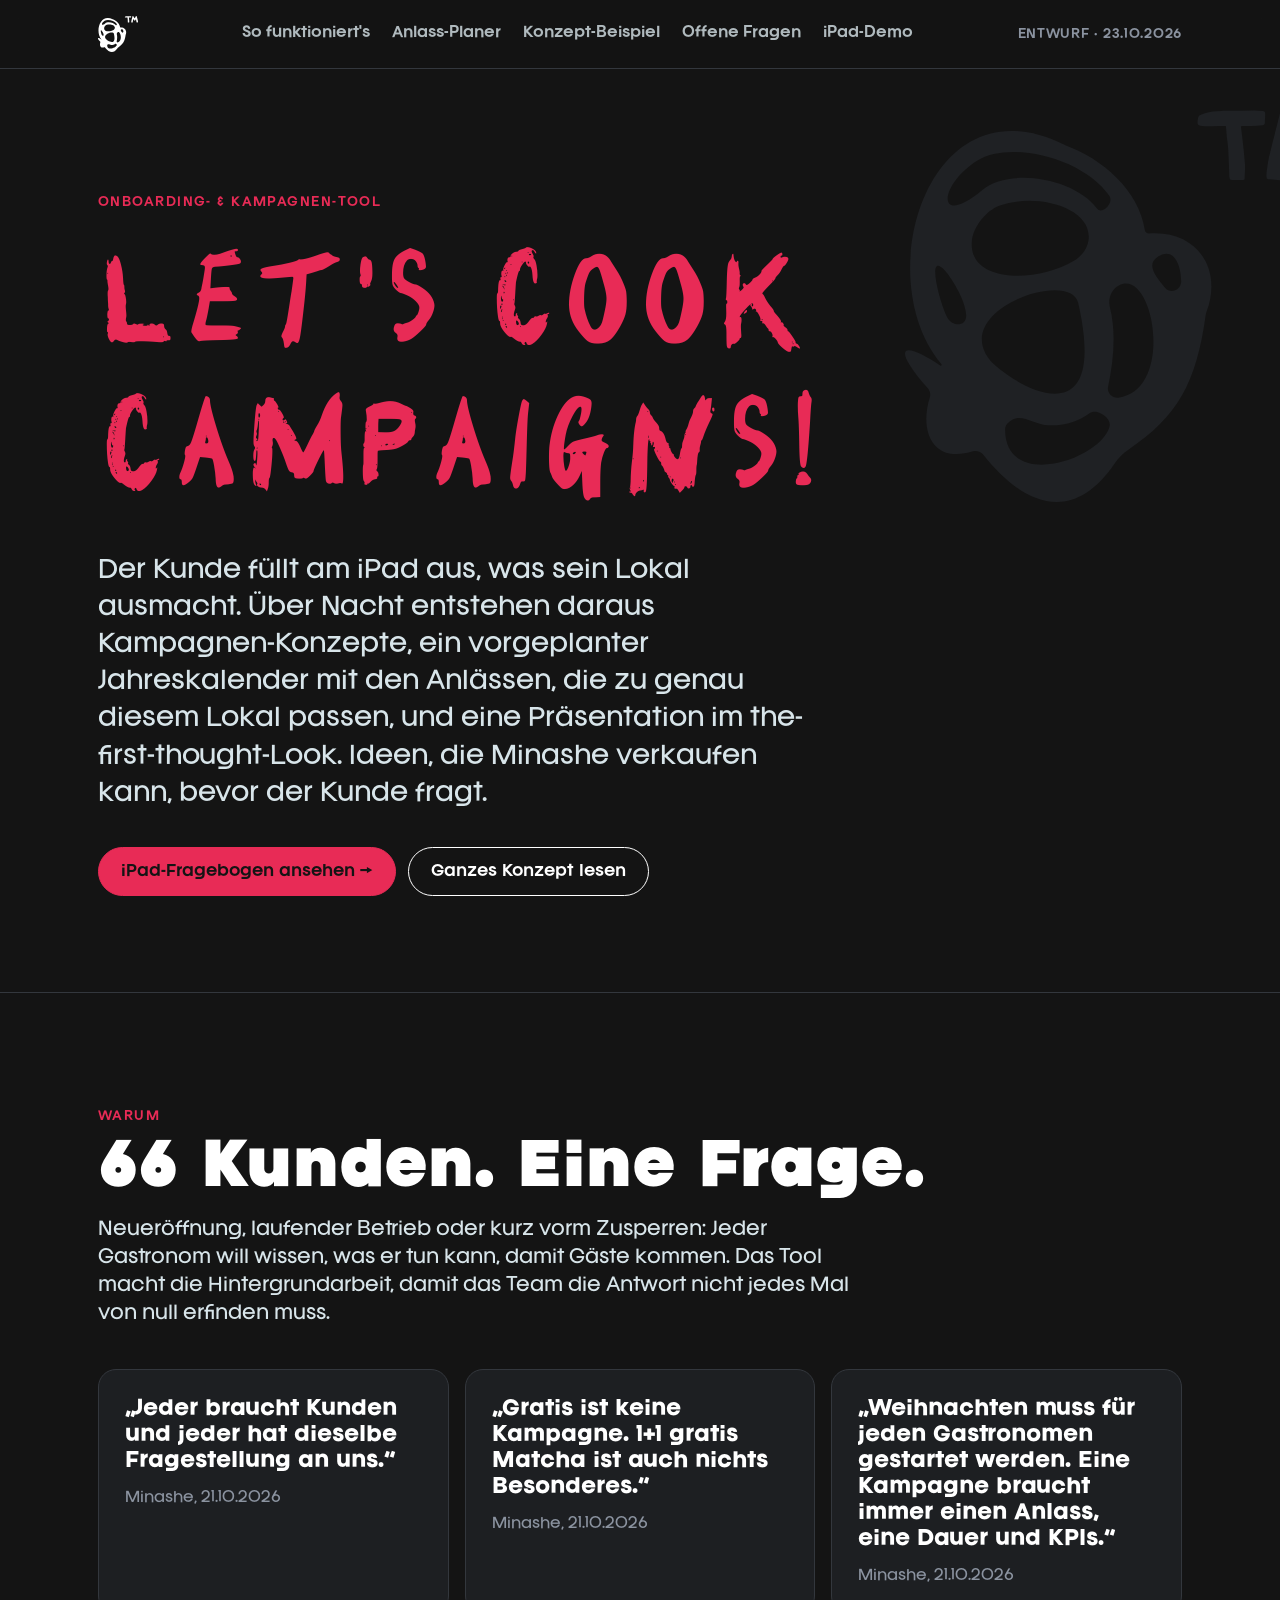
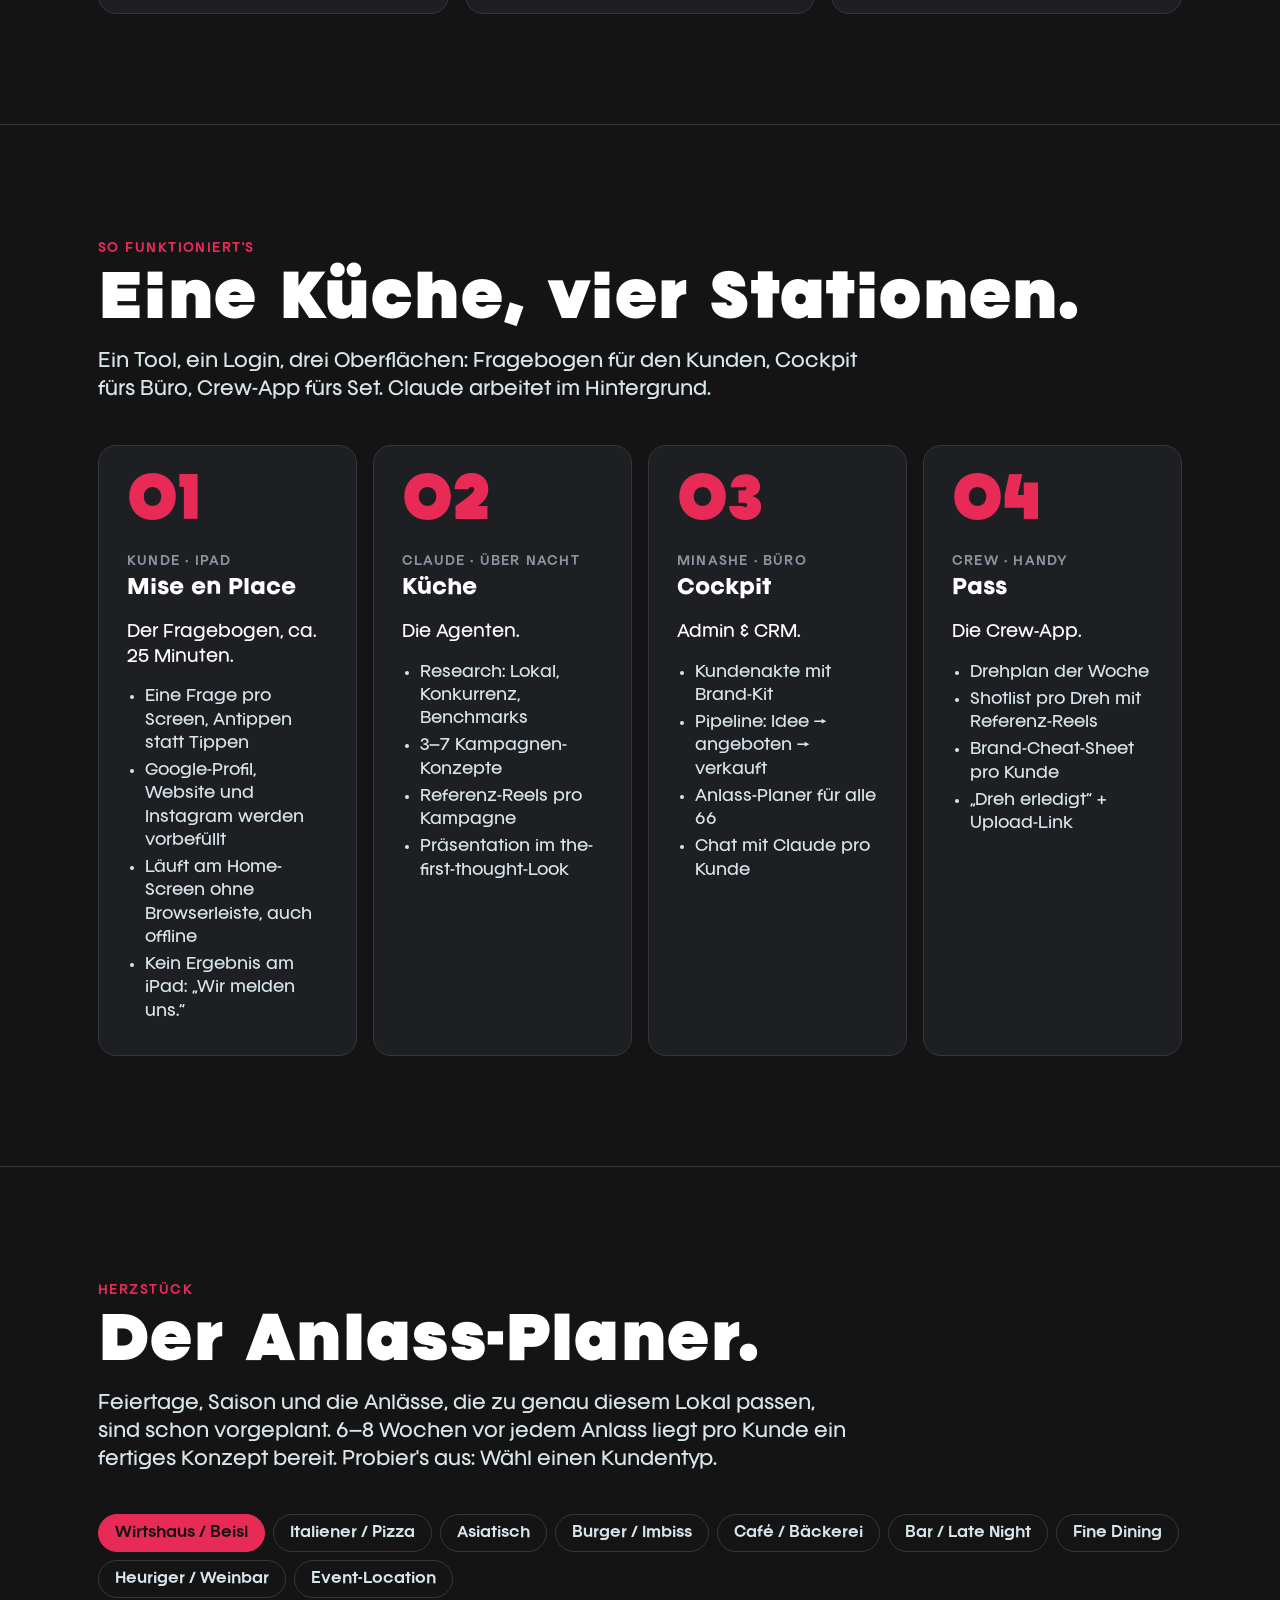
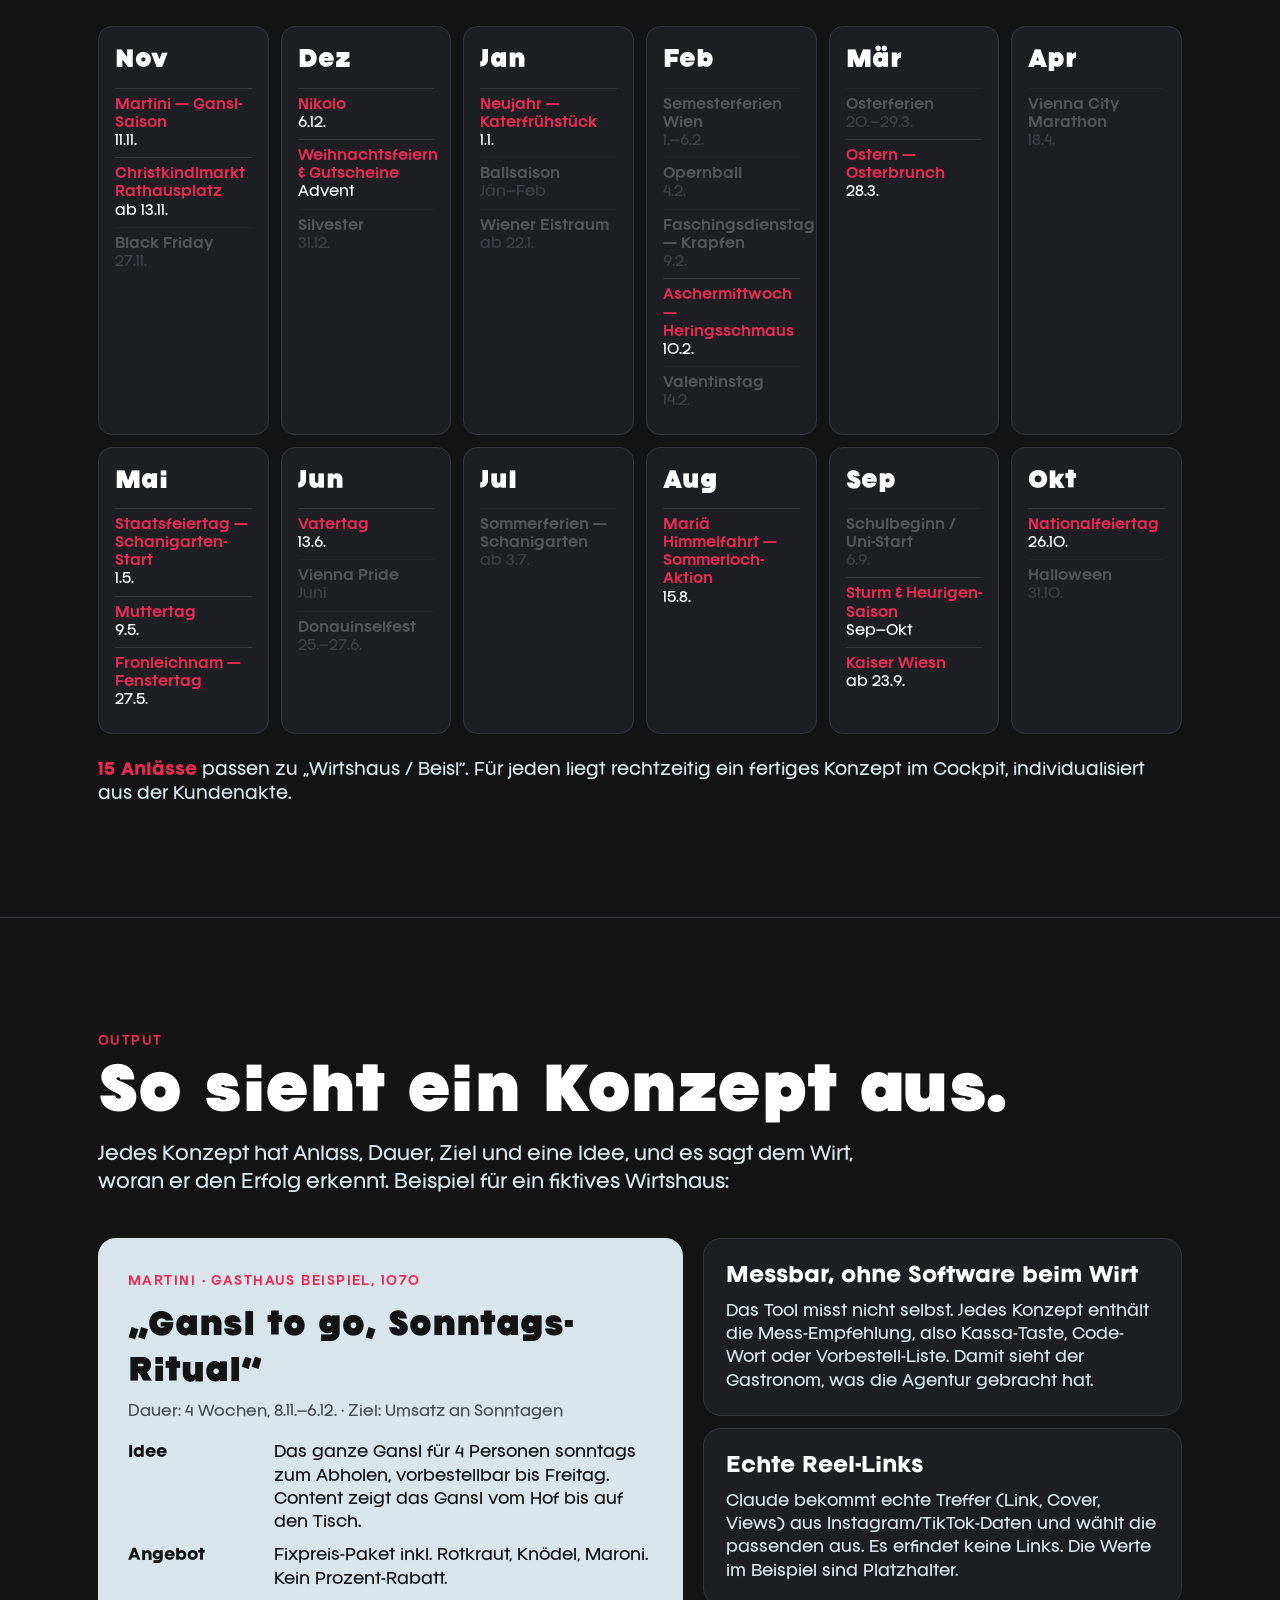
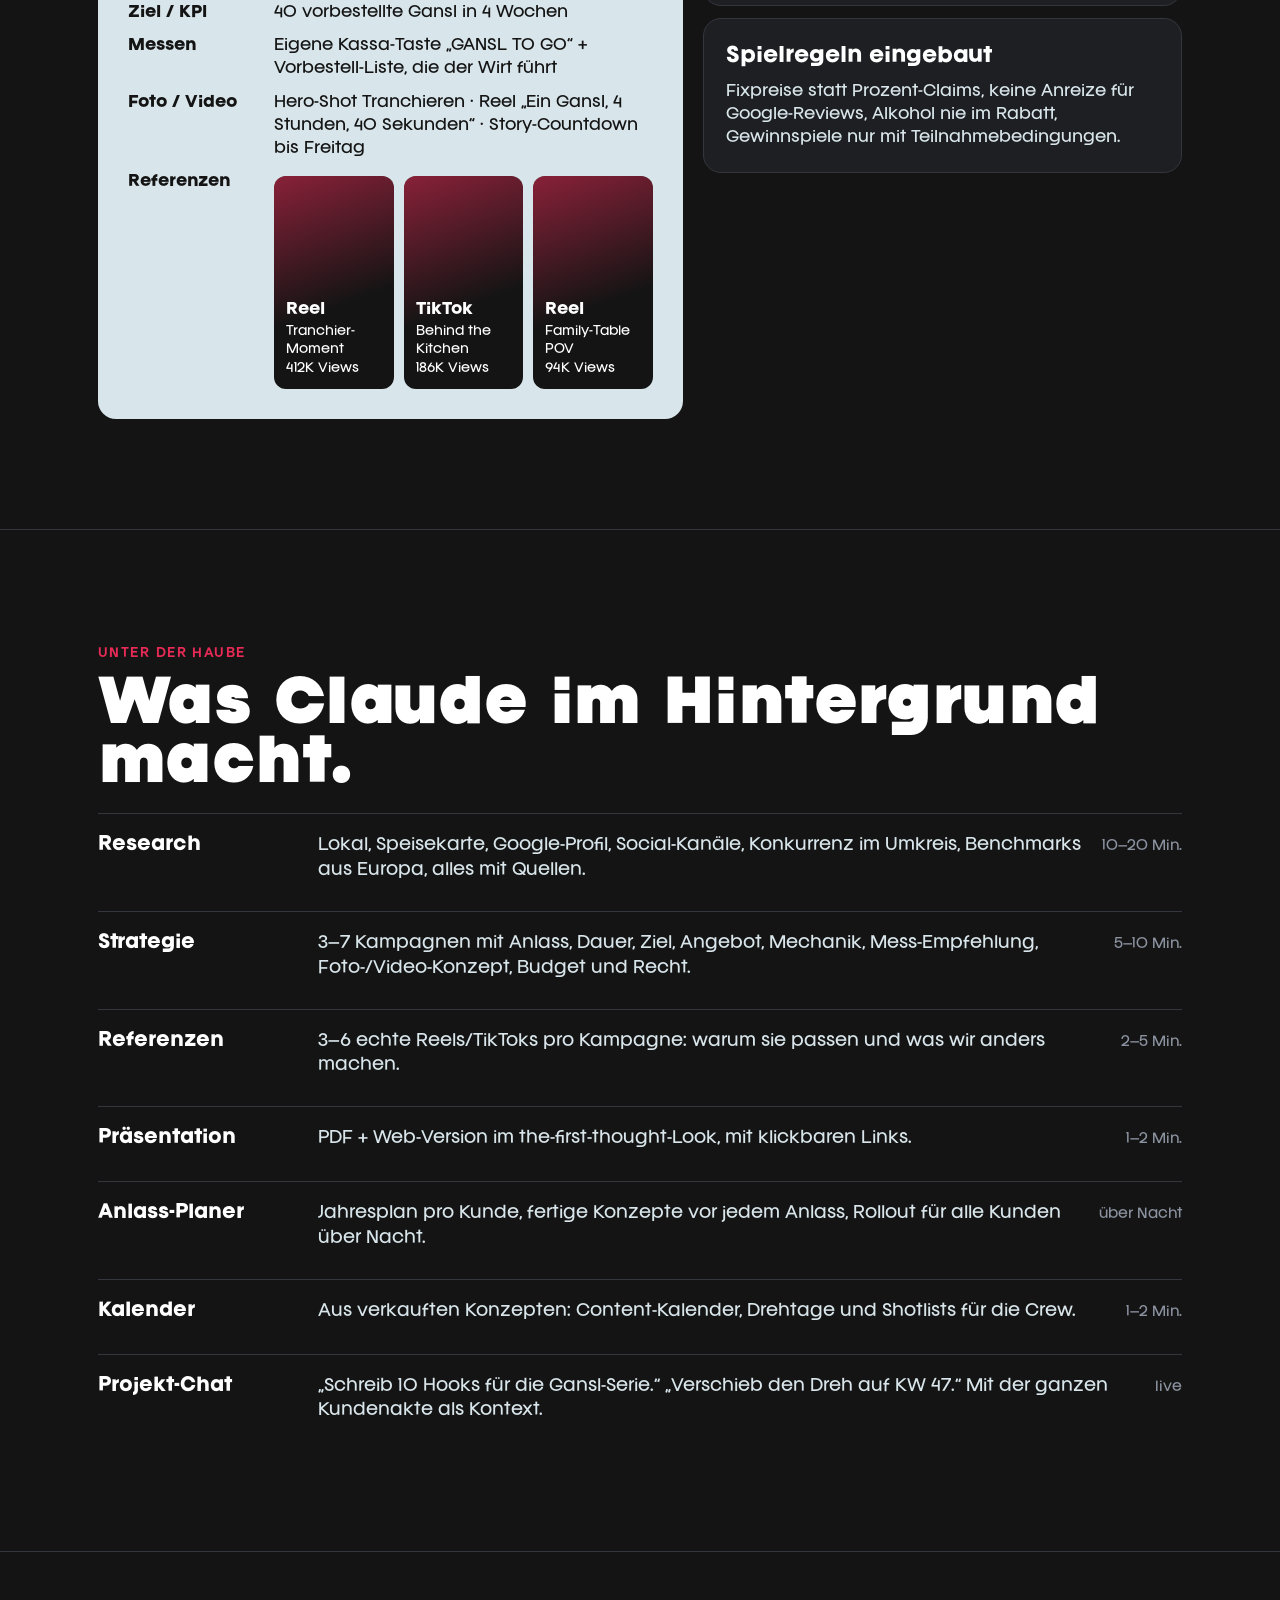
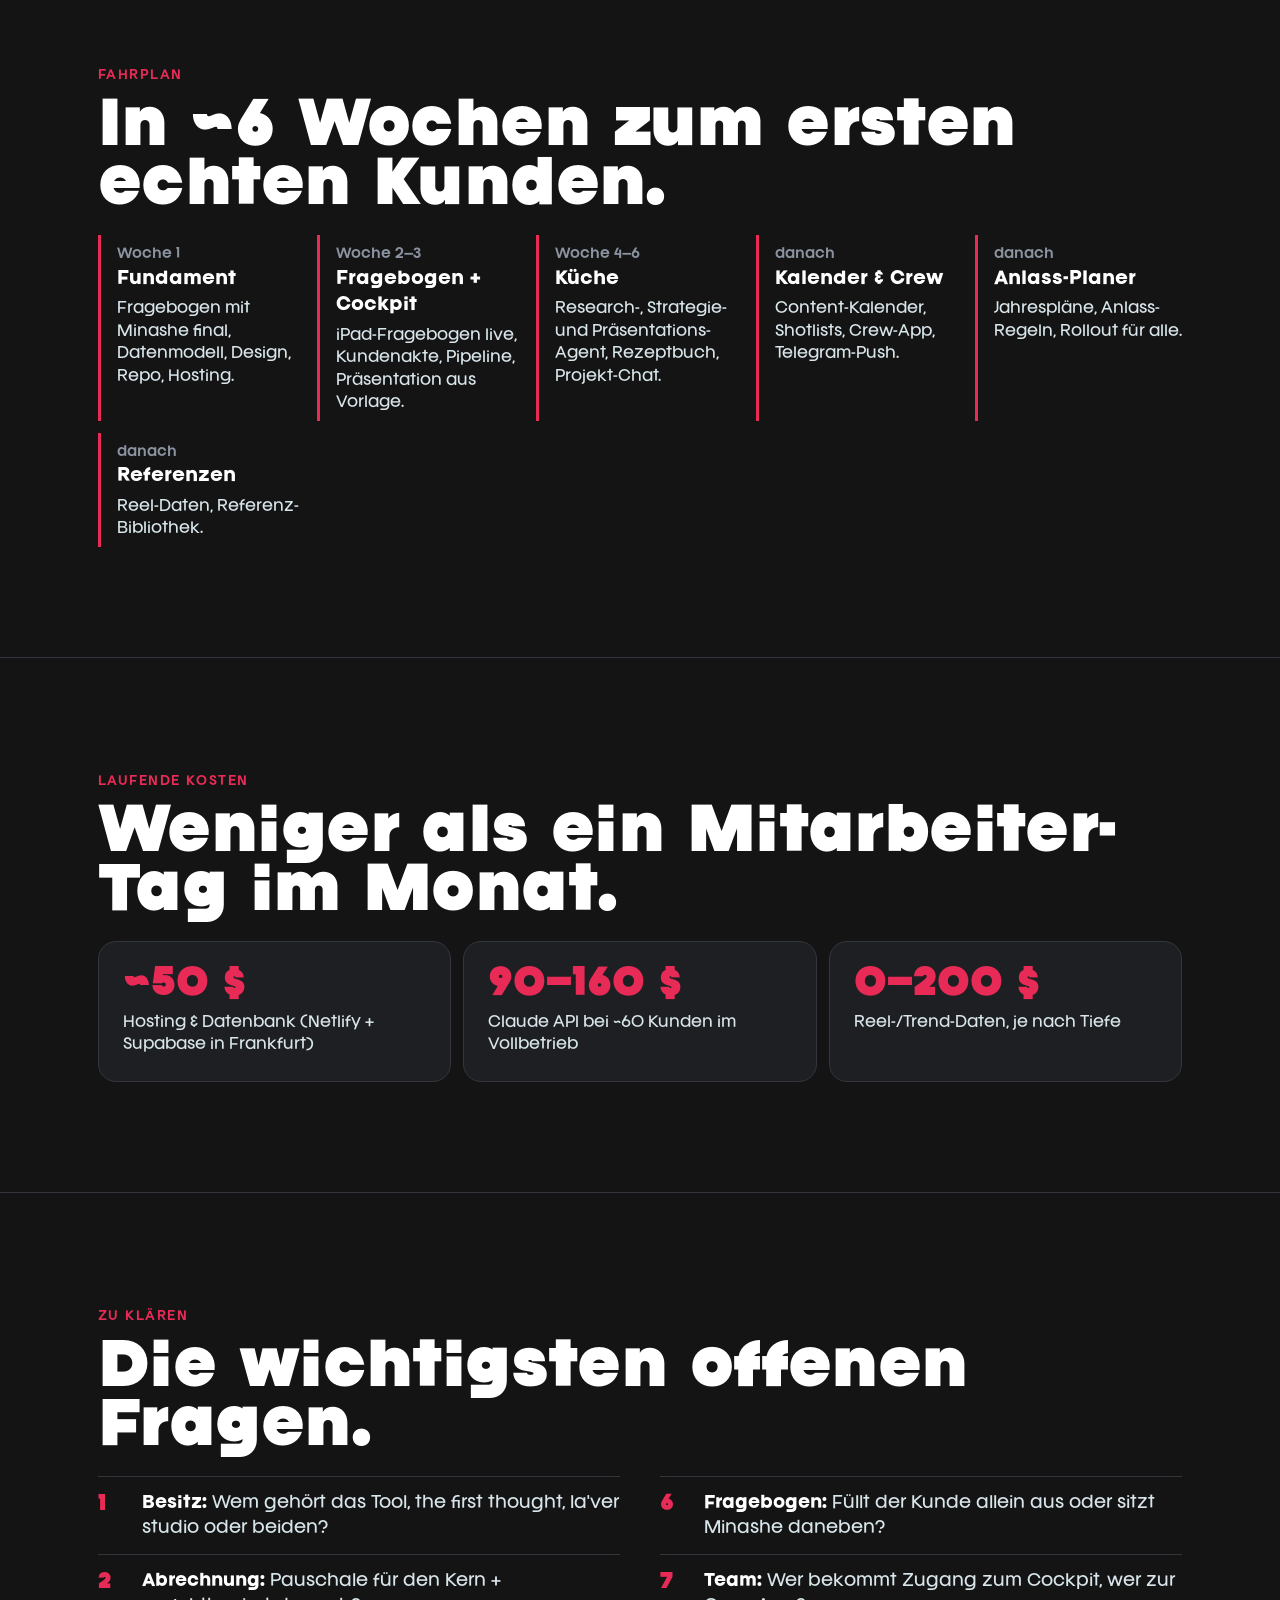
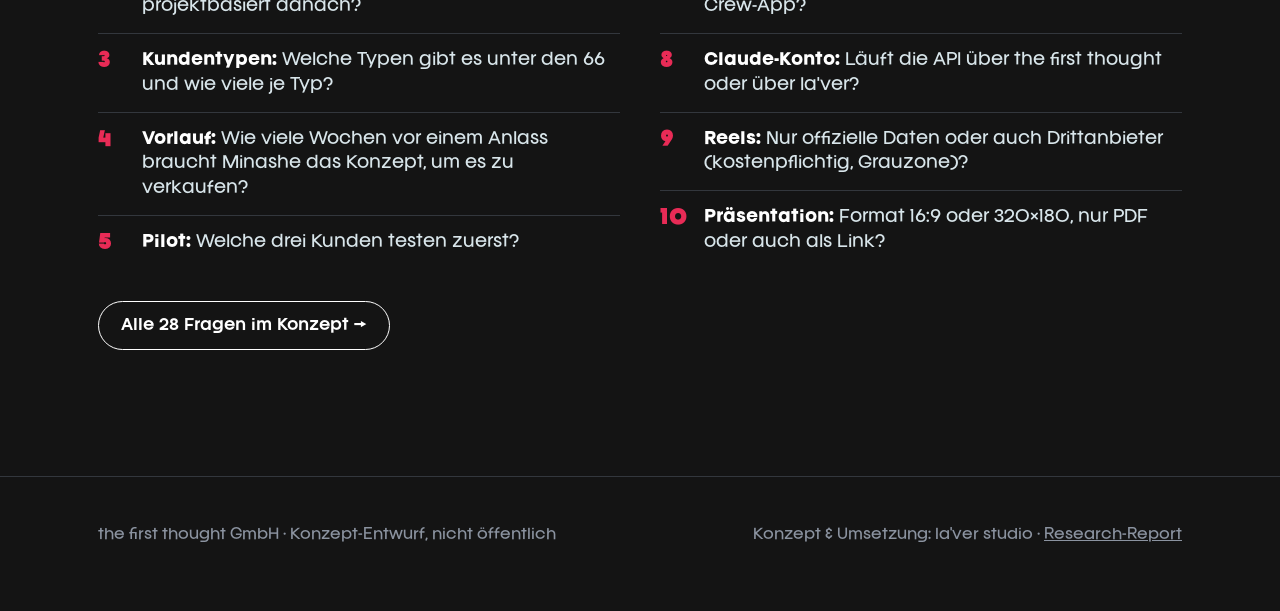
==== index.html @ f567837e "Handy-Optimierung für Übersicht, Fragebogen und Dokumentseiten - Übersicht: Menü-Button mit Overlay," ====
<!doctype html>
<html lang="de">
<head>
<meta charset="utf-8">
<meta name="viewport" content="width=device-width,initial-scale=1,viewport-fit=cover">
<meta name="robots" content="noindex,nofollow">
<title>the first thought — Kampagnen-Tool</title>
<meta name="description" content="Konzept-Entwurf: Onboarding- und Kampagnen-Tool für the first thought.">
<meta name="theme-color" content="#141414">
<link rel="icon" href="assets/img/logo-pink.svg" type="image/svg+xml">
<link rel="apple-touch-icon" href="assets/img/icon-180.png">
<link rel="preload" href="assets/fonts/Franie-Black.woff2" as="font" type="font/woff2" crossorigin>
<link rel="stylesheet" href="assets/css/base.css">
<style>
  header.top{position:sticky;top:0;z-index:20;background:rgba(20,20,20,.86);backdrop-filter:blur(10px);-webkit-backdrop-filter:blur(10px);border-bottom:1px solid var(--line)}
  header.top .wrap{display:flex;align-items:center;justify-content:space-between;height:68px;gap:16px}
  header.top nav{display:flex;gap:22px;font-size:14px;font-weight:600}
  header.top nav a{text-decoration:none;color:var(--mist);opacity:.8}
  header.top nav a:hover{opacity:1;color:var(--pink)}
  .draft{font-size:12px;color:var(--muted);font-weight:600;letter-spacing:.06em;text-transform:uppercase}

  .hero{padding:clamp(56px,10vw,120px) 0 clamp(48px,8vw,96px);position:relative;overflow:hidden}
  .hero h1{font-family:var(--display);font-weight:400;color:var(--pink);font-size:clamp(64px,13vw,170px);line-height:.88;margin:18px 0 28px;letter-spacing:.01em}
  .hero p.lead{font-size:clamp(18px,2.2vw,24px);max-width:720px;color:var(--mist);margin:0 0 34px}
  .hero .ctas{display:flex;flex-wrap:wrap;gap:12px}
  .hero .mark{position:absolute;right:-60px;top:40px;width:clamp(220px,34vw,460px);color:#1f2124;z-index:-1}

  section{padding:clamp(56px,9vw,110px) 0;border-top:1px solid var(--line);scroll-margin-top:68px}
  h2{font-weight:900;font-size:clamp(32px,5vw,58px);line-height:1.02;margin:12px 0 18px;letter-spacing:-.01em}
  h3{font-weight:700;font-size:20px;margin:0 0 8px}
  .sub{color:var(--mist);max-width:760px;font-size:18px;margin:0 0 40px}

  .quotes{display:grid;grid-template-columns:repeat(auto-fit,minmax(260px,1fr));gap:16px}
  .quote{background:var(--ink-2);border-radius:var(--radius);padding:26px;border:1px solid var(--line)}
  .quote q{display:block;font-weight:700;font-size:20px;line-height:1.3;quotes:"„" "“"}
  .quote span{display:block;margin-top:14px;color:var(--muted);font-size:14px}

  .stations{display:grid;grid-template-columns:repeat(auto-fit,minmax(240px,1fr));gap:16px;counter-reset:st}
  .station{background:var(--ink-2);border:1px solid var(--line);border-radius:var(--radius);padding:28px;position:relative}
  .station::before{counter-increment:st;content:"0" counter(st);font-weight:900;font-size:56px;color:var(--pink);line-height:1;display:block;margin-bottom:18px}
  .station .who{font-size:12px;letter-spacing:.1em;text-transform:uppercase;color:var(--muted);font-weight:600}
  .station ul{margin:14px 0 0;padding-left:18px;color:var(--mist);font-size:15px}
  .station li{margin:4px 0}

  .typchips{display:flex;flex-wrap:wrap;gap:8px;margin:0 0 28px}
  .chip{font:600 14px/1 var(--sans);padding:11px 16px;border-radius:999px;border:1.5px solid var(--line);background:transparent;color:var(--mist);cursor:pointer}
  .chip[aria-pressed="true"]{background:var(--pink);border-color:var(--pink);color:var(--ink)}
  .year{display:grid;grid-template-columns:repeat(auto-fit,minmax(170px,1fr));gap:12px}
  .month{background:var(--ink-2);border:1px solid var(--line);border-radius:14px;padding:16px;min-height:150px}
  .month h4{margin:0 0 10px;font-weight:900;font-size:22px}
  .ev{font-size:13.5px;line-height:1.35;padding:7px 0;border-top:1px solid var(--line);color:var(--muted);transition:color .2s,opacity .2s}
  .ev b{display:block;font-weight:600;color:var(--mist)}
  .ev.hit{color:var(--paper)}
  .ev.hit b{color:var(--pink)}
  .ev.off{opacity:.28}
  .counter{margin:24px 0 0;color:var(--mist);font-size:16px}
  .counter strong{color:var(--pink)}

  .concept{display:grid;grid-template-columns:1.1fr .9fr;gap:20px}
  @media (max-width:860px){.concept{grid-template-columns:1fr}}
  .card{background:var(--mist);color:var(--ink);border-radius:var(--radius);padding:30px}
  .card .tag{color:var(--pink)}
  .card h3{font-size:30px;font-weight:900;margin:10px 0 6px}
  .card .meta{font-size:14px;color:#4a4d5c;margin-bottom:18px}
  .card dl{display:grid;grid-template-columns:130px 1fr;gap:10px 16px;margin:0;font-size:15px}
  .card dt{font-weight:700}
  .card dd{margin:0}
  .refs{display:grid;grid-template-columns:repeat(3,1fr);gap:10px;margin-top:6px}
  .ref{aspect-ratio:9/16;border-radius:12px;background:var(--ink);color:var(--paper);padding:12px;display:flex;flex-direction:column;justify-content:flex-end;font-size:12px;position:relative;overflow:hidden}
  .ref::before{content:"";position:absolute;inset:0;background:linear-gradient(160deg,var(--pink) 0%,transparent 60%);opacity:.55}
  .ref span{position:relative}
  .ref b{position:relative;font-size:15px}
  .side{display:flex;flex-direction:column;gap:12px}
  .side .box{background:var(--ink-2);border:1px solid var(--line);border-radius:var(--radius);padding:22px}
  .side .box p{margin:6px 0 0;color:var(--mist);font-size:15px}

  .agents{display:grid;gap:10px}
  .agent{display:grid;grid-template-columns:200px 1fr auto;gap:20px;align-items:baseline;padding:18px 0;border-top:1px solid var(--line)}
  .agent b{font-size:18px}
  .agent p{margin:0;color:var(--mist)}
  .agent em{font-style:normal;color:var(--muted);font-size:13px;white-space:nowrap}
  @media (max-width:700px){.agent{grid-template-columns:1fr}}

  .phases{display:grid;grid-template-columns:repeat(auto-fit,minmax(200px,1fr));gap:12px}
  .phase{border-left:3px solid var(--pink);padding:6px 0 6px 16px}
  .phase b{display:block;font-size:17px}
  .phase span{font-size:13px;color:var(--muted);font-weight:600}
  .phase p{margin:6px 0 0;color:var(--mist);font-size:14.5px}

  .costs{display:grid;grid-template-columns:repeat(auto-fit,minmax(220px,1fr));gap:12px}
  .cost{background:var(--ink-2);border:1px solid var(--line);border-radius:var(--radius);padding:24px}
  .cost .n{font-weight:900;font-size:36px;color:var(--pink);line-height:1}
  .cost p{margin:10px 0 0;color:var(--mist);font-size:14.5px}

  .questions{columns:2 320px;column-gap:40px;padding:0;margin:0;list-style:none;counter-reset:q}
  .questions li{break-inside:avoid;padding:14px 0 14px 44px;border-top:1px solid var(--line);position:relative;color:var(--mist)}
  .questions li::before{counter-increment:q;content:counter(q);position:absolute;left:0;top:12px;font-weight:900;color:var(--pink);font-size:20px}
  .questions b{color:var(--paper)}

  footer{padding:48px 0 64px;border-top:1px solid var(--line);color:var(--muted);font-size:14px}
  footer .wrap{display:flex;flex-wrap:wrap;justify-content:space-between;gap:16px}
  .menu-btn{display:none;font:600 14px/1 var(--sans);color:var(--paper);background:transparent;border:1.5px solid var(--line);border-radius:999px;padding:10px 16px;cursor:pointer}
  @media (max-width:760px){
    .draft{display:none}
    .menu-btn{display:inline-flex}
    header.top nav{display:none;position:fixed;top:68px;left:0;right:0;flex-direction:column;gap:0;background:var(--ink);padding:8px var(--gutter) 24px;border-bottom:1px solid var(--line)}
    header.top.open nav{display:flex}
    header.top nav a{font-size:22px;font-weight:700;padding:12px 0;opacity:1;color:var(--paper);border-bottom:1px solid var(--line)}
    section{padding:56px 0}
    .sub{font-size:16.5px;margin-bottom:28px}
    .hero .mark{opacity:.55;right:-90px;top:20px}
    .typchips{flex-wrap:nowrap;overflow-x:auto;-webkit-overflow-scrolling:touch;margin:0 calc(var(--gutter) * -1) 18px;padding:0 var(--gutter) 6px;scrollbar-width:none}
    .typchips::-webkit-scrollbar{display:none}
    .chip{flex:none}
    .year{grid-template-columns:1fr;gap:8px}
    .month{min-height:0;padding:12px 16px;display:grid;grid-template-columns:52px 1fr;column-gap:12px;align-items:start}
    .month h4{font-size:17px;margin:7px 0 0;grid-column:1;grid-row:1 / span 12}
    .month .ev{grid-column:2;border-top:0;padding:6px 0}
    .month .ev + .ev{border-top:1px solid var(--line)}
    .month.empty,.ev.off{display:none}
    .card{padding:22px}
    .card h3{font-size:26px}
    .card dl{grid-template-columns:1fr;gap:2px}
    .card dd{margin-bottom:12px}
    .quote q{font-size:18px}
    .station{padding:22px}
    .station::before{font-size:44px;margin-bottom:12px}
    .cost .n{font-size:30px}
  }
</style>
</head>
<body>
<header class="top">
  <div class="wrap">
    <a href="./" aria-label="Start"><img class="logo" src="assets/img/logo-white.svg" alt="the first thought"></a>
    <nav id="mainnav">
      <a href="#wie">So funktioniert's</a>
      <a href="#anlaesse">Anlass-Planer</a>
      <a href="#konzept">Konzept-Beispiel</a>
      <a href="#fragen">Offene Fragen</a>
      <a href="fragebogen/">iPad-Demo</a>
    </nav>
    <span class="draft">Entwurf · 23.10.2026</span>
    <button class="menu-btn" id="menu" type="button" aria-expanded="false" aria-controls="mainnav">Menü</button>
  </div>
</header>

<main>
  <div class="hero">
    <div class="wrap">
      <img class="mark" src="assets/img/logo-dark.svg" alt="" aria-hidden="true">
      <span class="tag">Onboarding- &amp; Kampagnen-Tool</span>
      <h1>LET'S COOK<br>CAMPAIGNS!</h1>
      <p class="lead">Der Kunde füllt am iPad aus, was sein Lokal ausmacht. Über Nacht entstehen daraus Kampagnen-Konzepte, ein vorgeplanter Jahreskalender mit den Anlässen, die zu genau diesem Lokal passen, und eine Präsentation im the-first-thought-Look. Ideen, die Minashe verkaufen kann, bevor der Kunde fragt.</p>
      <div class="ctas">
        <a class="btn btn--pink" href="fragebogen/">iPad-Fragebogen ansehen →</a>
        <a class="btn" href="konzept/">Ganzes Konzept lesen</a>
      </div>
    </div>
  </div>

  <section>
    <div class="wrap">
      <span class="tag">Warum</span>
      <h2>66 Kunden. Eine Frage.</h2>
      <p class="sub">Neueröffnung, laufender Betrieb oder kurz vorm Zusperren: Jeder Gastronom will wissen, was er tun kann, damit Gäste kommen. Das Tool macht die Hintergrundarbeit, damit das Team die Antwort nicht jedes Mal von null erfinden muss.</p>
      <div class="quotes">
        <div class="quote"><q>Jeder braucht Kunden und jeder hat dieselbe Fragestellung an uns.</q><span>Minashe, 21.10.2026</span></div>
        <div class="quote"><q>Gratis ist keine Kampagne. 1+1 gratis Matcha ist auch nichts Besonderes.</q><span>Minashe, 21.10.2026</span></div>
        <div class="quote"><q>Weihnachten muss für jeden Gastronomen gestartet werden. Eine Kampagne braucht immer einen Anlass, eine Dauer und KPIs.</q><span>Minashe, 21.10.2026</span></div>
      </div>
    </div>
  </section>

  <section id="wie">
    <div class="wrap">
      <span class="tag">So funktioniert's</span>
      <h2>Eine Küche, vier Stationen.</h2>
      <p class="sub">Ein Tool, ein Login, drei Oberflächen: Fragebogen für den Kunden, Cockpit fürs Büro, Crew-App fürs Set. Claude arbeitet im Hintergrund.</p>
      <div class="stations">
        <div class="station"><span class="who">Kunde · iPad</span><h3>Mise en Place</h3><p>Der Fragebogen, ca. 25 Minuten.</p><ul><li>Eine Frage pro Screen, Antippen statt Tippen</li><li>Google-Profil, Website und Instagram werden vorbefüllt</li><li>Läuft am Home-Screen ohne Browserleiste, auch offline</li><li>Kein Ergebnis am iPad: „Wir melden uns.“</li></ul></div>
        <div class="station"><span class="who">Claude · über Nacht</span><h3>Küche</h3><p>Die Agenten.</p><ul><li>Research: Lokal, Konkurrenz, Benchmarks</li><li>3–7 Kampagnen-Konzepte</li><li>Referenz-Reels pro Kampagne</li><li>Präsentation im the-first-thought-Look</li></ul></div>
        <div class="station"><span class="who">Minashe · Büro</span><h3>Cockpit</h3><p>Admin &amp; CRM.</p><ul><li>Kundenakte mit Brand-Kit</li><li>Pipeline: Idee → angeboten → verkauft</li><li>Anlass-Planer für alle 66</li><li>Chat mit Claude pro Kunde</li></ul></div>
        <div class="station"><span class="who">Crew · Handy</span><h3>Pass</h3><p>Die Crew-App.</p><ul><li>Drehplan der Woche</li><li>Shotlist pro Dreh mit Referenz-Reels</li><li>Brand-Cheat-Sheet pro Kunde</li><li>„Dreh erledigt“ + Upload-Link</li></ul></div>
      </div>
    </div>
  </section>

  <section id="anlaesse">
    <div class="wrap">
      <span class="tag">Herzstück</span>
      <h2>Der Anlass-Planer.</h2>
      <p class="sub">Feiertage, Saison und die Anlässe, die zu genau diesem Lokal passen, sind schon vorgeplant. 6–8 Wochen vor jedem Anlass liegt pro Kunde ein fertiges Konzept bereit. Probier's aus: Wähl einen Kundentyp.</p>
      <div class="typchips" id="typchips" role="group" aria-label="Kundentyp wählen"></div>
      <div class="year" id="year"></div>
      <p class="counter" id="counter"></p>
    </div>
  </section>

  <section id="konzept">
    <div class="wrap">
      <span class="tag">Output</span>
      <h2>So sieht ein Konzept aus.</h2>
      <p class="sub">Jedes Konzept hat Anlass, Dauer, Ziel und eine Idee, und es sagt dem Wirt, woran er den Erfolg erkennt. Beispiel für ein fiktives Wirtshaus:</p>
      <div class="concept">
        <article class="card">
          <span class="tag">Martini · Gasthaus Beispiel, 1070</span>
          <h3>„Gansl to go, Sonntags-Ritual“</h3>
          <div class="meta">Dauer: 4 Wochen, 8.11.–6.12. · Ziel: Umsatz an Sonntagen</div>
          <dl>
            <dt>Idee</dt><dd>Das ganze Gansl für 4 Personen sonntags zum Abholen, vorbestellbar bis Freitag. Content zeigt das Gansl vom Hof bis auf den Tisch.</dd>
            <dt>Angebot</dt><dd>Fixpreis-Paket inkl. Rotkraut, Knödel, Maroni. Kein Prozent-Rabatt.</dd>
            <dt>Ziel / KPI</dt><dd>40 vorbestellte Gansl in 4 Wochen</dd>
            <dt>Messen</dt><dd>Eigene Kassa-Taste „GANSL TO GO“ + Vorbestell-Liste, die der Wirt führt</dd>
            <dt>Foto / Video</dt><dd>Hero-Shot Tranchieren · Reel „Ein Gansl, 4 Stunden, 40 Sekunden“ · Story-Countdown bis Freitag</dd>
            <dt>Referenzen</dt><dd><div class="refs"><div class="ref"><b>Reel</b><span>Tranchier-Moment<br>412K Views</span></div><div class="ref"><b>TikTok</b><span>Behind the Kitchen<br>186K Views</span></div><div class="ref"><b>Reel</b><span>Family-Table POV<br>94K Views</span></div></div></dd>
          </dl>
        </article>
        <div class="side">
          <div class="box"><h3>Messbar, ohne Software beim Wirt</h3><p>Das Tool misst nicht selbst. Jedes Konzept enthält die Mess-Empfehlung, also Kassa-Taste, Code-Wort oder Vorbestell-Liste. Damit sieht der Gastronom, was die Agentur gebracht hat.</p></div>
          <div class="box"><h3>Echte Reel-Links</h3><p>Claude bekommt echte Treffer (Link, Cover, Views) aus Instagram/TikTok-Daten und wählt die passenden aus. Es erfindet keine Links. Die Werte im Beispiel sind Platzhalter.</p></div>
          <div class="box"><h3>Spielregeln eingebaut</h3><p>Fixpreise statt Prozent-Claims, keine Anreize für Google-Reviews, Alkohol nie im Rabatt, Gewinnspiele nur mit Teilnahmebedingungen.</p></div>
        </div>
      </div>
    </div>
  </section>

  <section>
    <div class="wrap">
      <span class="tag">Unter der Haube</span>
      <h2>Was Claude im Hintergrund macht.</h2>
      <div class="agents">
        <div class="agent"><b>Research</b><p>Lokal, Speisekarte, Google-Profil, Social-Kanäle, Konkurrenz im Umkreis, Benchmarks aus Europa, alles mit Quellen.</p><em>10–20 Min.</em></div>
        <div class="agent"><b>Strategie</b><p>3–7 Kampagnen mit Anlass, Dauer, Ziel, Angebot, Mechanik, Mess-Empfehlung, Foto-/Video-Konzept, Budget und Recht.</p><em>5–10 Min.</em></div>
        <div class="agent"><b>Referenzen</b><p>3–6 echte Reels/TikToks pro Kampagne: warum sie passen und was wir anders machen.</p><em>2–5 Min.</em></div>
        <div class="agent"><b>Präsentation</b><p>PDF + Web-Version im the-first-thought-Look, mit klickbaren Links.</p><em>1–2 Min.</em></div>
        <div class="agent"><b>Anlass-Planer</b><p>Jahresplan pro Kunde, fertige Konzepte vor jedem Anlass, Rollout für alle Kunden über Nacht.</p><em>über Nacht</em></div>
        <div class="agent"><b>Kalender</b><p>Aus verkauften Konzepten: Content-Kalender, Drehtage und Shotlists für die Crew.</p><em>1–2 Min.</em></div>
        <div class="agent"><b>Projekt-Chat</b><p>„Schreib 10 Hooks für die Gansl-Serie.“ „Verschieb den Dreh auf KW 47.“ Mit der ganzen Kundenakte als Kontext.</p><em>live</em></div>
      </div>
    </div>
  </section>

  <section>
    <div class="wrap">
      <span class="tag">Fahrplan</span>
      <h2>In ~6 Wochen zum ersten echten Kunden.</h2>
      <div class="phases">
        <div class="phase"><span>Woche 1</span><b>Fundament</b><p>Fragebogen mit Minashe final, Datenmodell, Design, Repo, Hosting.</p></div>
        <div class="phase"><span>Woche 2–3</span><b>Fragebogen + Cockpit</b><p>iPad-Fragebogen live, Kundenakte, Pipeline, Präsentation aus Vorlage.</p></div>
        <div class="phase"><span>Woche 4–6</span><b>Küche</b><p>Research-, Strategie- und Präsentations-Agent, Rezeptbuch, Projekt-Chat.</p></div>
        <div class="phase"><span>danach</span><b>Kalender &amp; Crew</b><p>Content-Kalender, Shotlists, Crew-App, Telegram-Push.</p></div>
        <div class="phase"><span>danach</span><b>Anlass-Planer</b><p>Jahrespläne, Anlass-Regeln, Rollout für alle.</p></div>
        <div class="phase"><span>danach</span><b>Referenzen</b><p>Reel-Daten, Referenz-Bibliothek.</p></div>
      </div>
    </div>
  </section>

  <section>
    <div class="wrap">
      <span class="tag">Laufende Kosten</span>
      <h2>Weniger als ein Mitarbeiter-Tag im Monat.</h2>
      <div class="costs">
        <div class="cost"><div class="n">~50 $</div><p>Hosting &amp; Datenbank (Netlify + Supabase in Frankfurt)</p></div>
        <div class="cost"><div class="n">90–160 $</div><p>Claude API bei ~60 Kunden im Vollbetrieb</p></div>
        <div class="cost"><div class="n">0–200 $</div><p>Reel-/Trend-Daten, je nach Tiefe</p></div>
      </div>
    </div>
  </section>

  <section id="fragen">
    <div class="wrap">
      <span class="tag">Zu klären</span>
      <h2>Die wichtigsten offenen Fragen.</h2>
      <ol class="questions">
        <li><b>Besitz:</b> Wem gehört das Tool, the first thought, la'ver studio oder beiden?</li>
        <li><b>Abrechnung:</b> Pauschale für den Kern + projektbasiert danach?</li>
        <li><b>Kundentypen:</b> Welche Typen gibt es unter den 66 und wie viele je Typ?</li>
        <li><b>Vorlauf:</b> Wie viele Wochen vor einem Anlass braucht Minashe das Konzept, um es zu verkaufen?</li>
        <li><b>Pilot:</b> Welche drei Kunden testen zuerst?</li>
        <li><b>Fragebogen:</b> Füllt der Kunde allein aus oder sitzt Minashe daneben?</li>
        <li><b>Team:</b> Wer bekommt Zugang zum Cockpit, wer zur Crew-App?</li>
        <li><b>Claude-Konto:</b> Läuft die API über the first thought oder über la'ver?</li>
        <li><b>Reels:</b> Nur offizielle Daten oder auch Drittanbieter (kostenpflichtig, Grauzone)?</li>
        <li><b>Präsentation:</b> Format 16:9 oder 320×180, nur PDF oder auch als Link?</li>
      </ol>
      <p style="margin-top:32px"><a class="btn" href="konzept/">Alle 28 Fragen im Konzept →</a></p>
    </div>
  </section>
</main>

<footer>
  <div class="wrap">
    <span>the first thought GmbH · Konzept-Entwurf, nicht öffentlich</span>
    <span>Konzept &amp; Umsetzung: la'ver studio · <a href="research/">Research-Report</a></span>
  </div>
</footer>

<script src="assets/js/anlaesse.js"></script>
<script>
(() => {
  const typen = window.TFT_TYPEN, anl = window.TFT_ANLAESSE;
  const months = ["Nov","Dez","Jan","Feb","Mär","Apr","Mai","Jun","Jul","Aug","Sep","Okt"];
  const year = document.getElementById("year"), chips = document.getElementById("typchips"), counter = document.getElementById("counter");
  let active = "wirt";
  typen.forEach(t => {
    const b = document.createElement("button");
    b.className = "chip"; b.type = "button"; b.textContent = t.label; b.dataset.id = t.id;
    b.addEventListener("click", () => { active = t.id; render(); });
    chips.appendChild(b);
  });
  function render(){
    chips.querySelectorAll(".chip").forEach(c => c.setAttribute("aria-pressed", String(c.dataset.id === active)));
    year.innerHTML = "";
    let n = 0;
    months.forEach(m => {
      const box = document.createElement("div"); box.className = "month";
      const hits = anl.filter(a => a.m === m && a.typ.includes(active)).length;
      if (!hits) box.classList.add("empty");
      box.innerHTML = `<h4>${m}</h4>`;
      anl.filter(a => a.m === m).forEach(a => {
        const hit = a.typ.includes(active); if (hit) n++;
        const el = document.createElement("div");
        el.className = "ev " + (hit ? "hit" : "off");
        el.innerHTML = `<b>${a.t}</b>${a.d}`;
        box.appendChild(el);
      });
      year.appendChild(box);
    });
    const label = typen.find(t => t.id === active).label;
    counter.innerHTML = `<strong>${n} Anlässe</strong> passen zu „${label}“. Für jeden liegt rechtzeitig ein fertiges Konzept im Cockpit, individualisiert aus der Kundenakte.`;
  }
  render();
  const hdr = document.querySelector("header.top"), mb = document.getElementById("menu");
  mb.addEventListener("click", () => { const o = hdr.classList.toggle("open"); mb.setAttribute("aria-expanded", String(o)); mb.textContent = o ? "Schließen" : "Menü"; });
  document.querySelectorAll("#mainnav a").forEach(a => a.addEventListener("click", () => { hdr.classList.remove("open"); mb.setAttribute("aria-expanded","false"); mb.textContent = "Menü"; }));
})();
</script>
</body>
</html>
---- assets/css/base.css ----
/* the first thought — Design-Tokens (abgeleitet von thefirstthought.at) */
@font-face{font-family:"Franie";src:url("../fonts/Franie-Light.woff2") format("woff2");font-weight:300;font-display:swap}
@font-face{font-family:"Franie";src:url("../fonts/Franie-Regular.woff2") format("woff2");font-weight:400;font-display:swap}
@font-face{font-family:"Franie";src:url("../fonts/Franie-Italic.woff2") format("woff2");font-weight:400;font-style:italic;font-display:swap}
@font-face{font-family:"Franie";src:url("../fonts/Franie-SemiBold.woff2") format("woff2");font-weight:600;font-display:swap}
@font-face{font-family:"Franie";src:url("../fonts/Franie-Bold.woff2") format("woff2");font-weight:700;font-display:swap}
@font-face{font-family:"Franie";src:url("../fonts/Franie-Black.woff2") format("woff2");font-weight:900;font-display:swap}
@font-face{font-family:"Thefirstfont";src:url("../fonts/Thefirstfont-Regular.woff2") format("woff2");font-weight:400;font-display:swap}

:root{
  --ink:#141414;
  --ink-2:#1d1f22;
  --ink-3:#2a2d33;
  --line:#33373d;
  --muted:#8b93a0;
  --paper:#ffffff;
  --mist:#d8e5ea;
  --pink:#e82b56;
  --pink-soft:#e0687f;
  --blue:#4169e1;
  --yellow:#feff5d;
  --radius:18px;
  --gutter:clamp(16px,4vw,48px);
  --max:1180px;
  --display:"Thefirstfont","Franie",system-ui,sans-serif;
  --sans:"Franie",system-ui,-apple-system,"Segoe UI",sans-serif;
}
*{box-sizing:border-box}
html{-webkit-text-size-adjust:100%}
body{margin:0;background:var(--ink);color:var(--paper);font-family:var(--sans);font-weight:400;line-height:1.55;-webkit-font-smoothing:antialiased}
a{color:inherit}
img,svg{display:block;max-width:100%}
::selection{background:var(--pink);color:var(--ink)}
.wrap{max-width:var(--max);margin:0 auto;padding:0 var(--gutter)}
.logo{width:40px;height:auto;color:var(--paper)}
.btn{display:inline-flex;align-items:center;gap:.6em;font:600 15px/1 var(--sans);padding:16px 22px;border-radius:999px;border:1.5px solid var(--paper);color:var(--paper);background:transparent;text-decoration:none;cursor:pointer;transition:background .2s,color .2s,border-color .2s}
.btn:hover{background:var(--paper);color:var(--ink)}
.btn--pink{background:var(--pink);border-color:var(--pink);color:var(--ink)}
.btn--pink:hover{background:var(--paper);border-color:var(--paper)}
.tag{display:inline-block;font:600 12px/1 var(--sans);letter-spacing:.12em;text-transform:uppercase;color:var(--pink)}
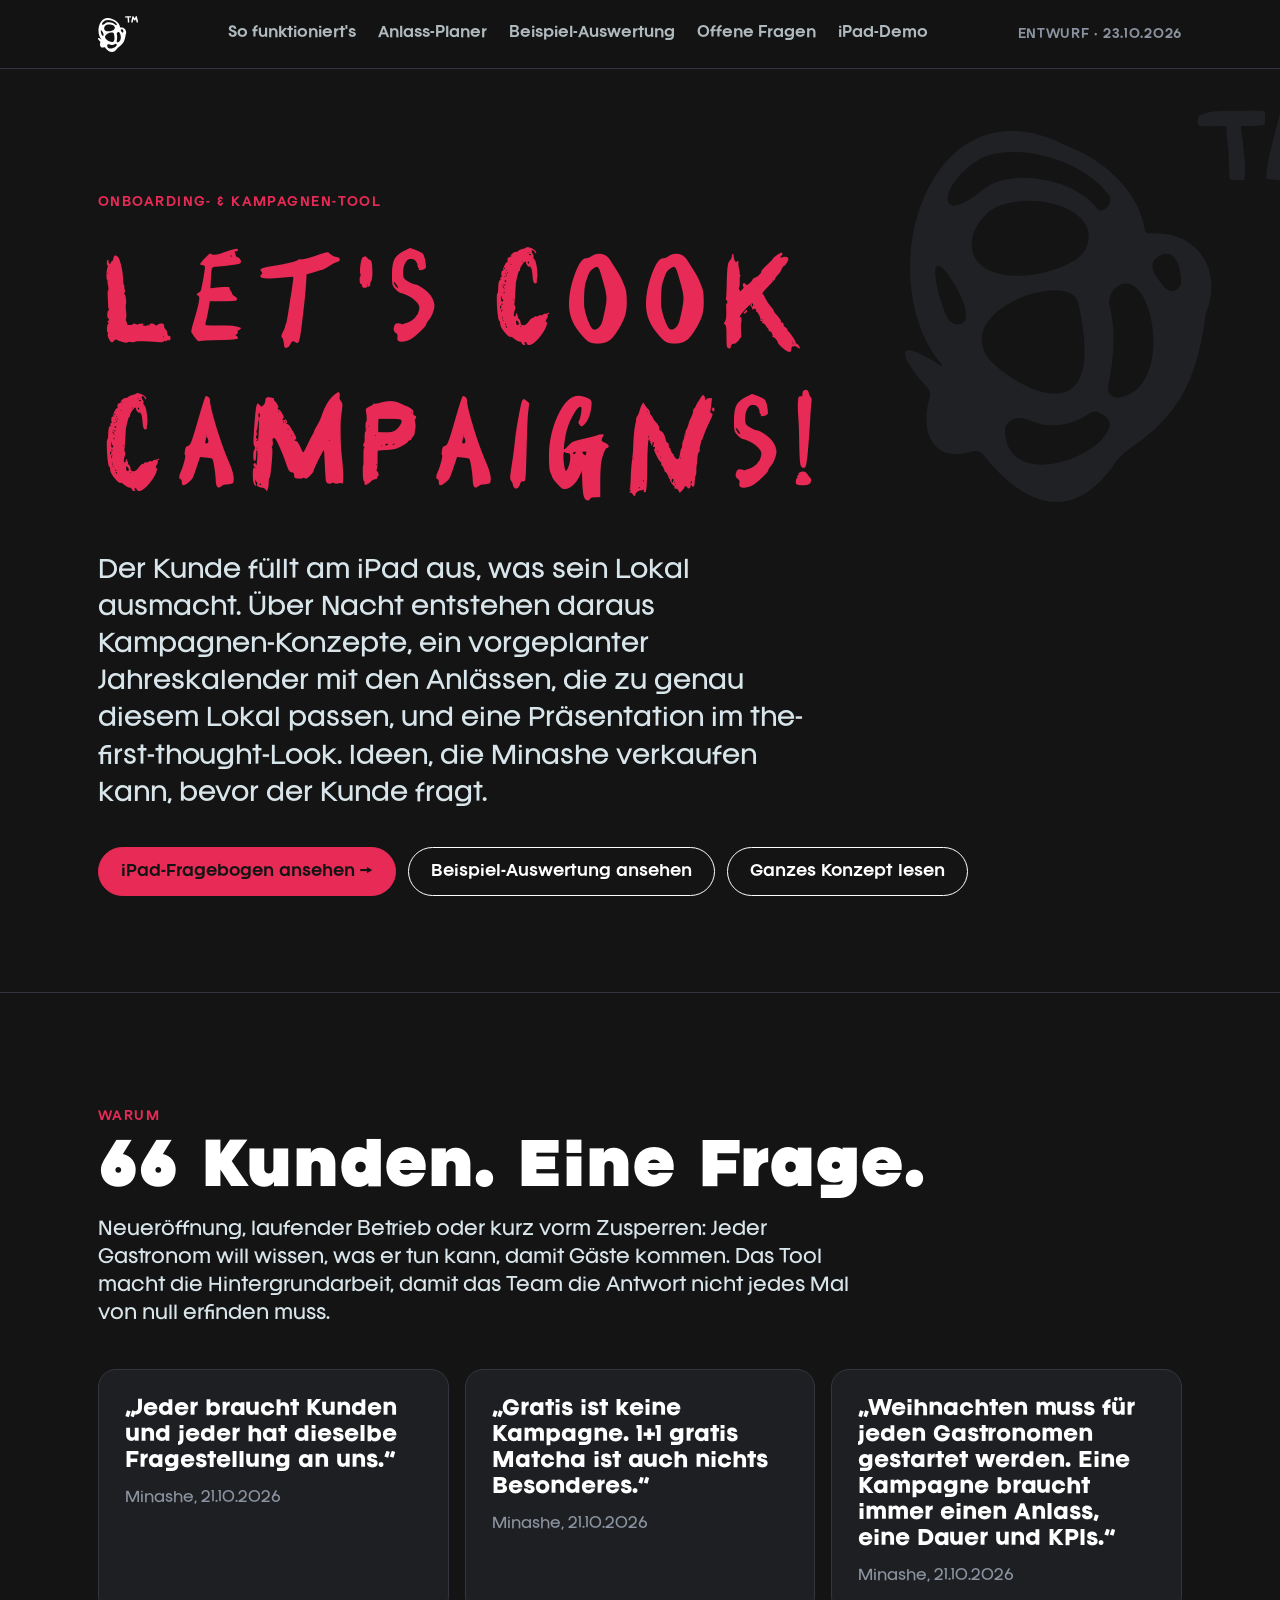
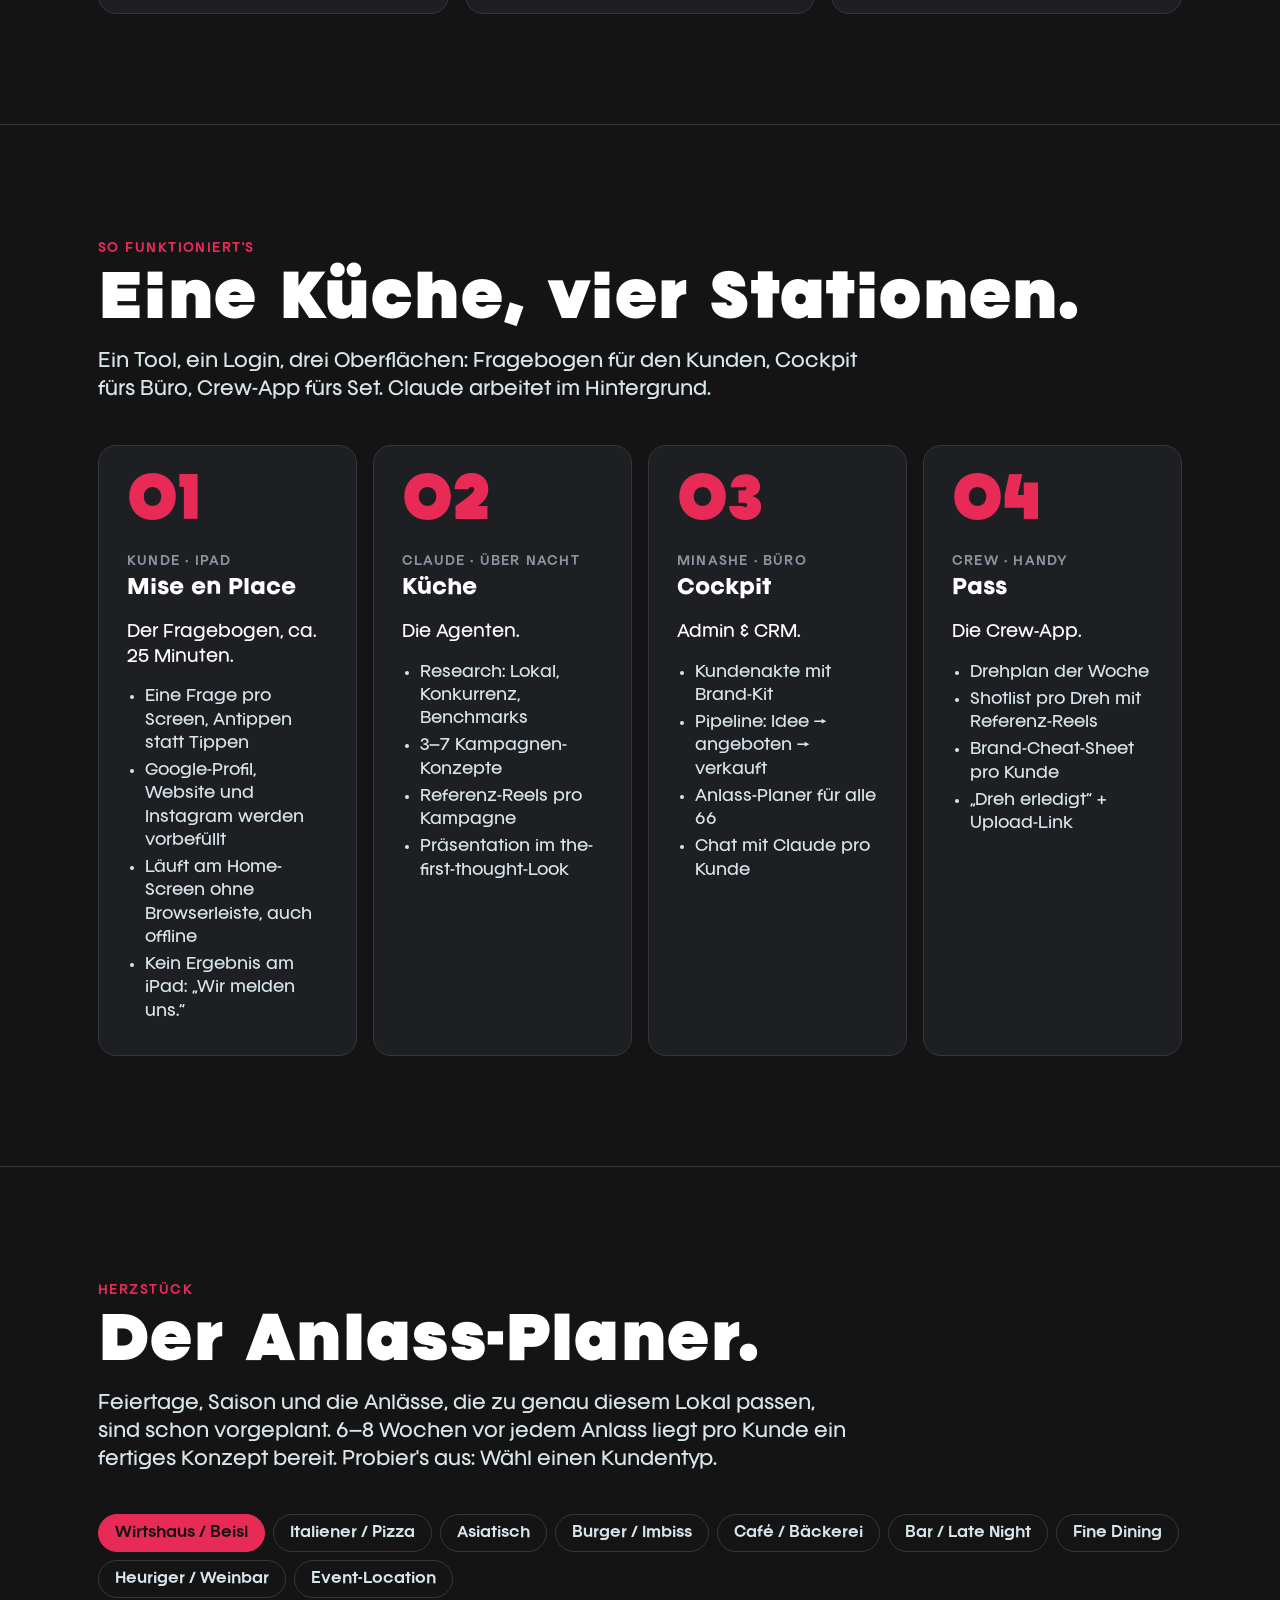
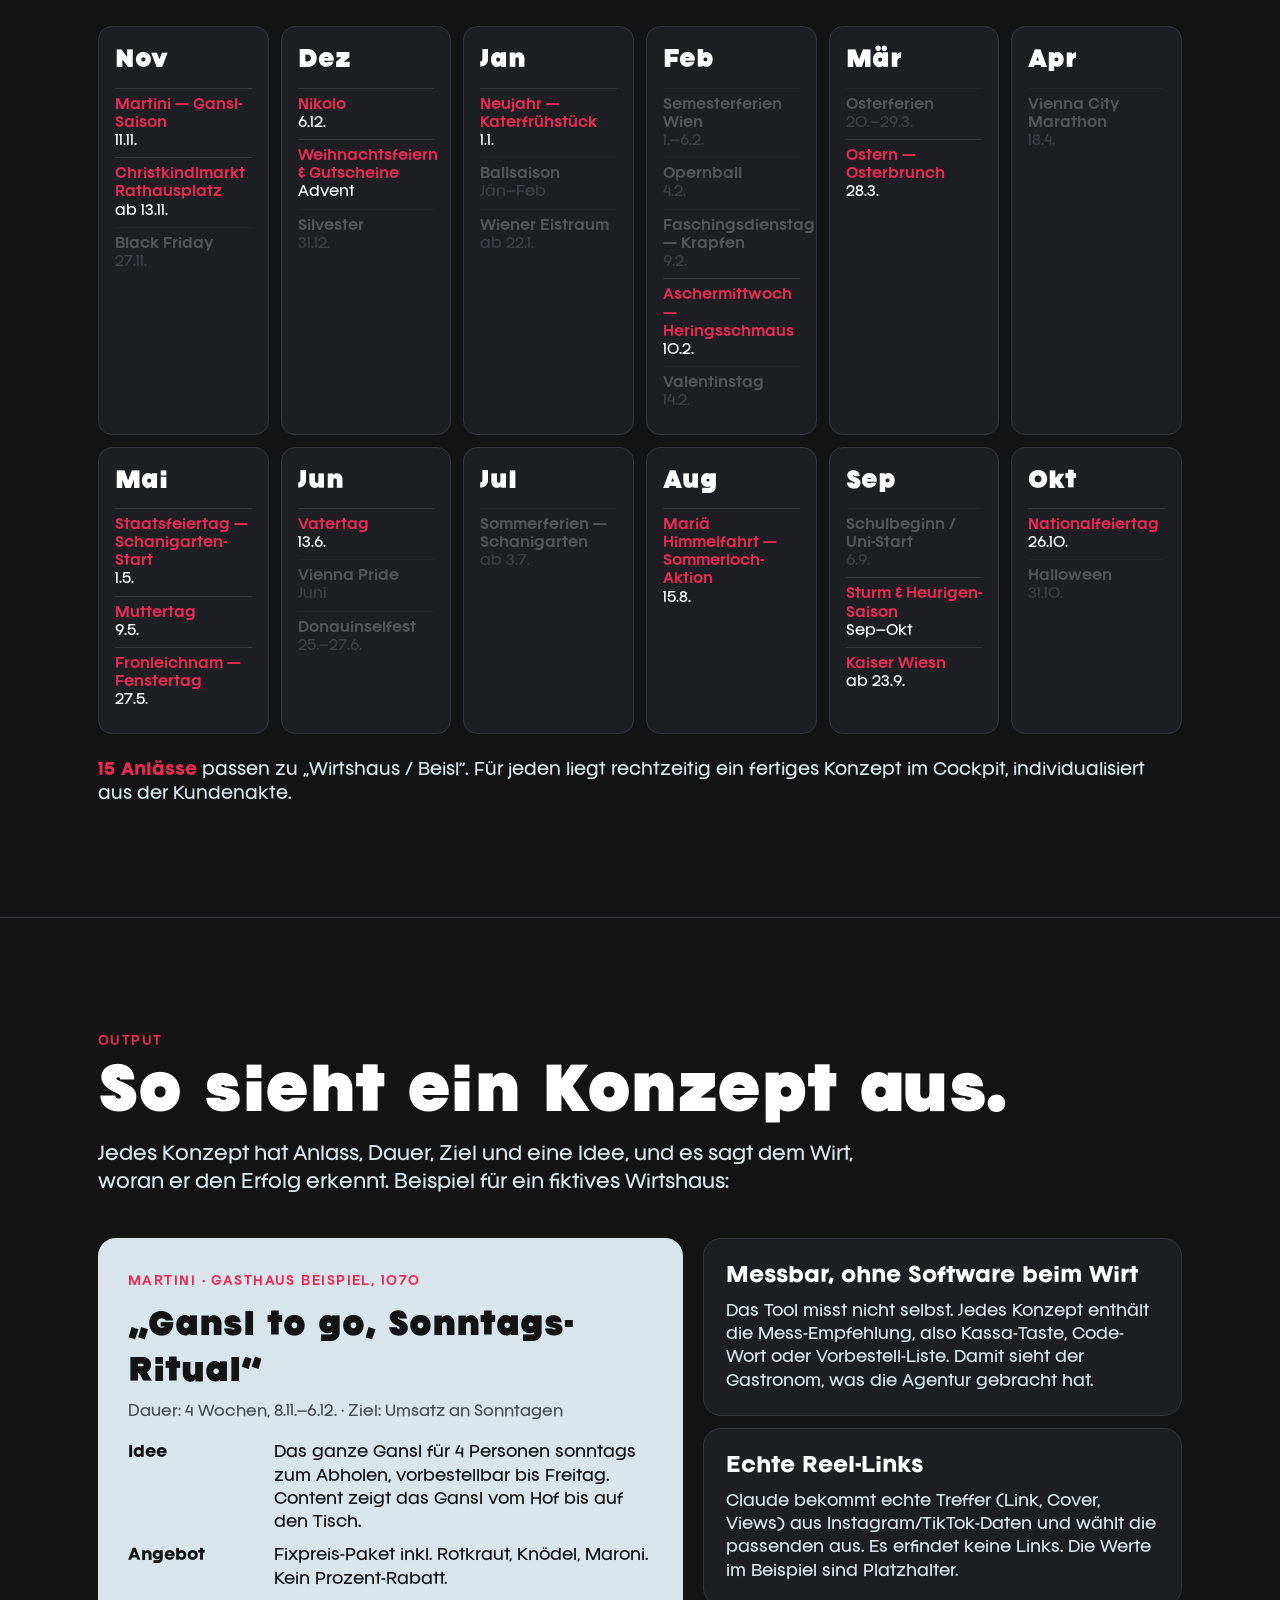
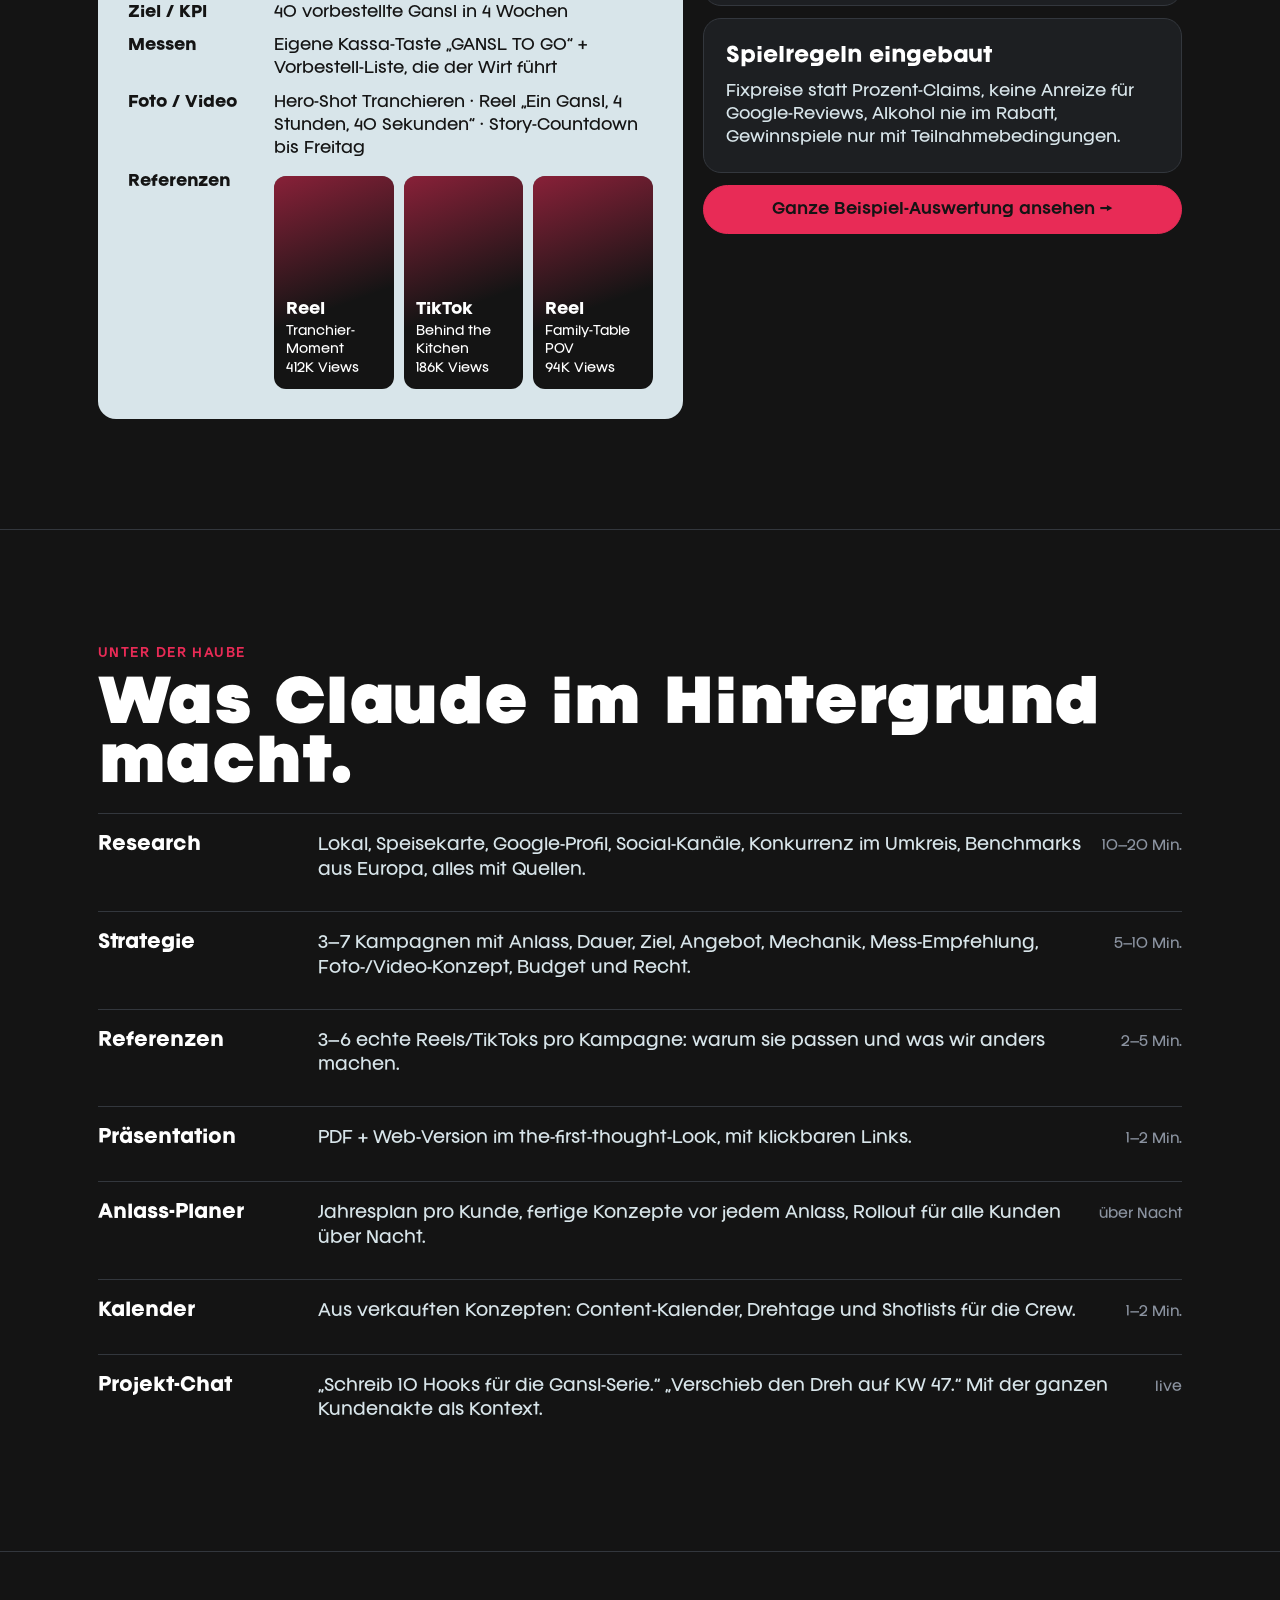
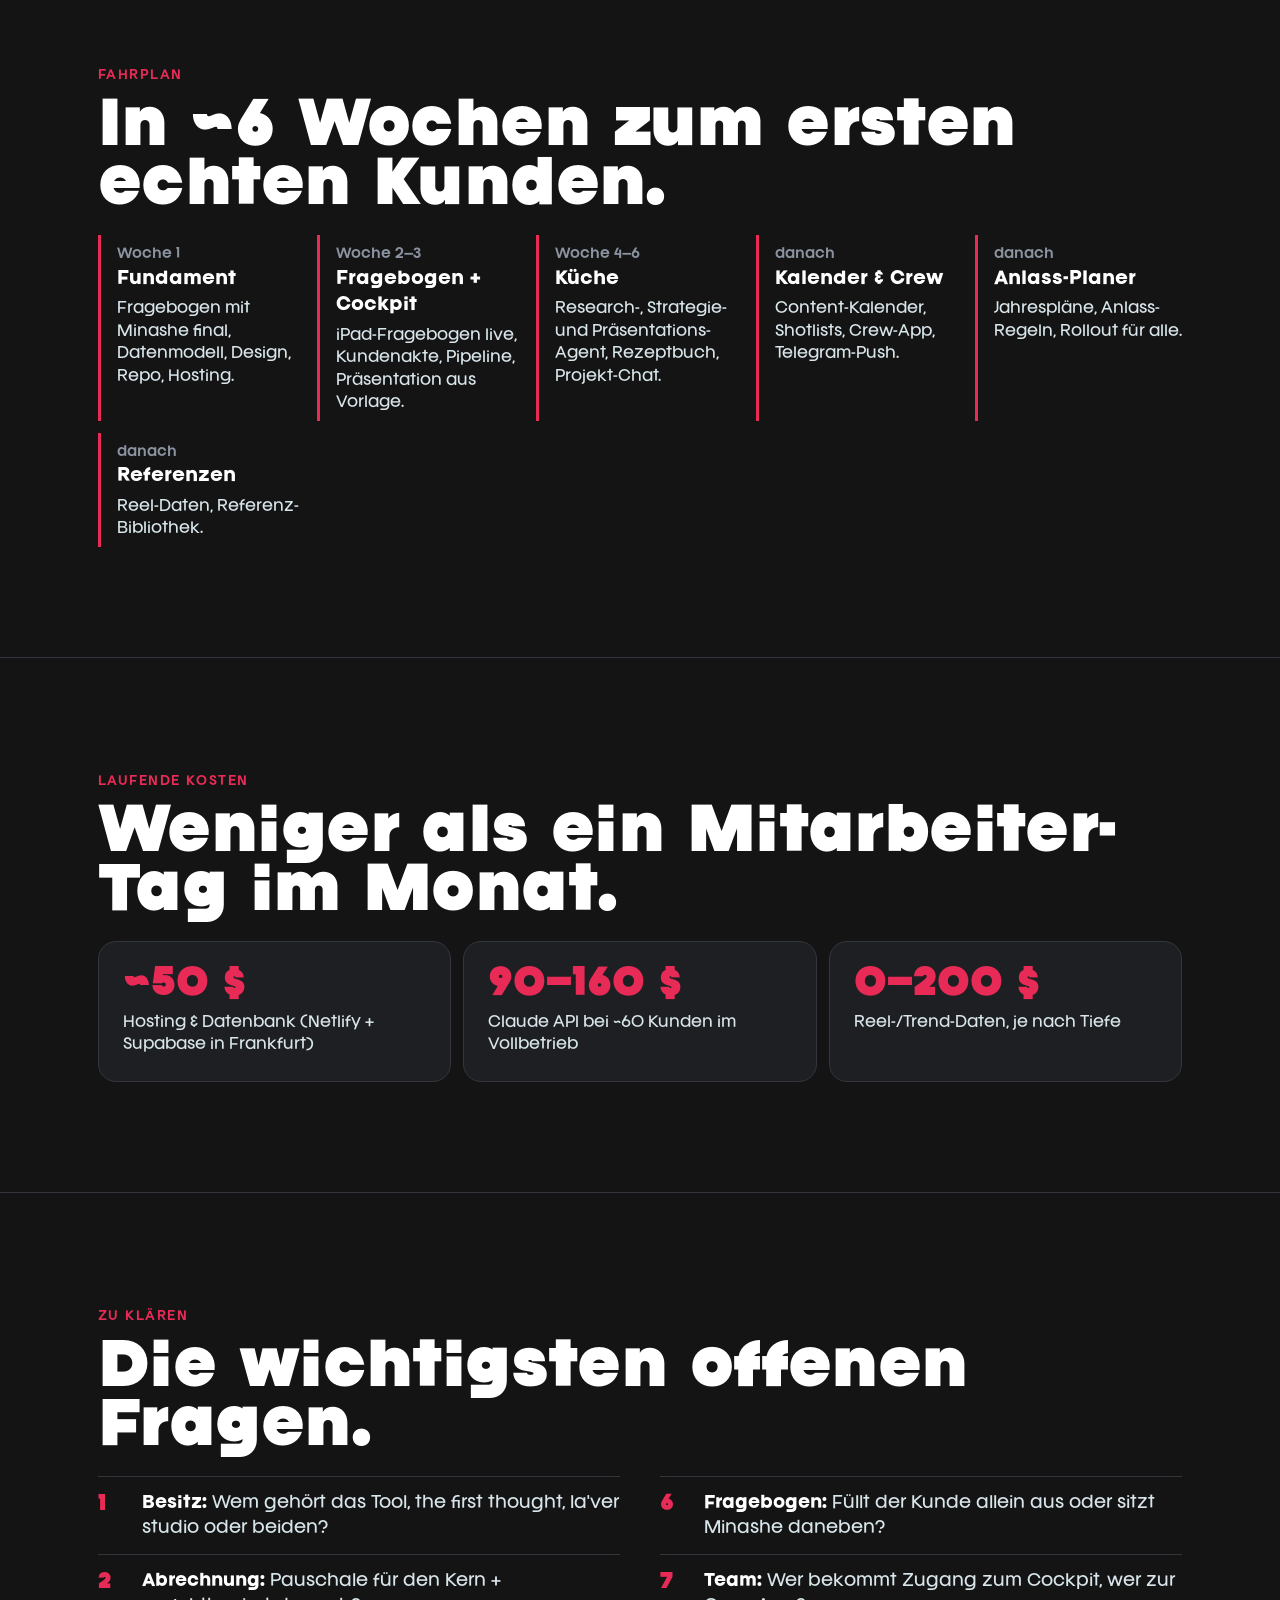
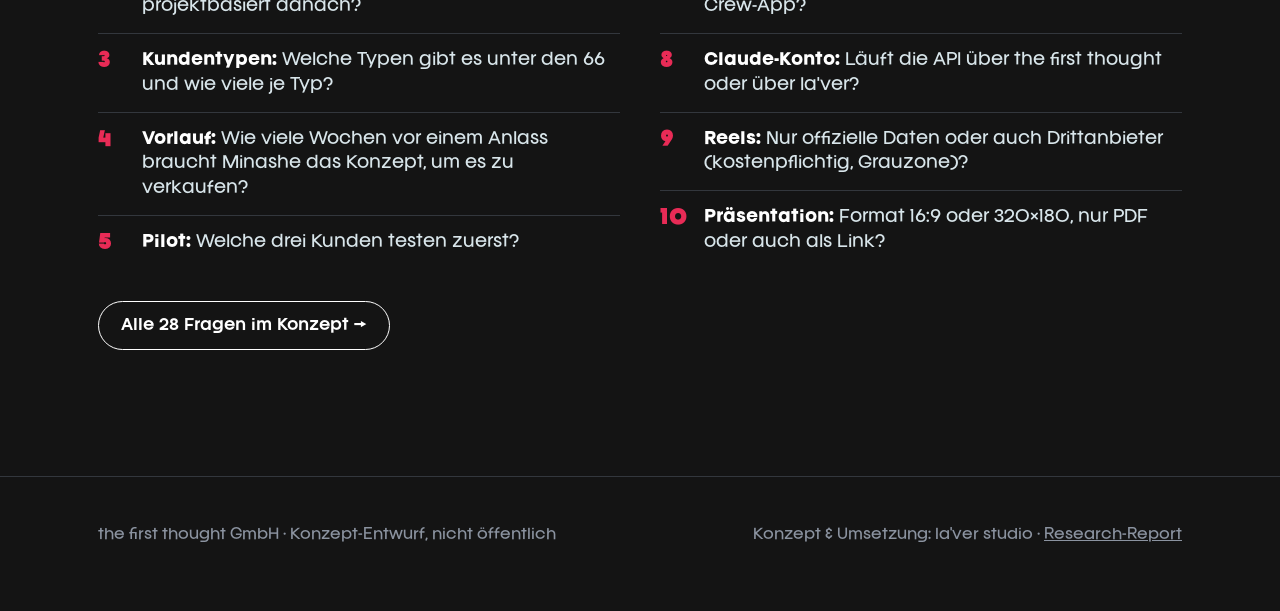
==== commit c3f3c28b: "Beispiel-Auswertung eines Kunden im Cockpit - Neue Seite /auswertung/ mit erfundenem Lokal „Beisl Fu" ====
--- a/index.html
+++ b/index.html
@@ -136,7 +136,7 @@
     <nav id="mainnav">
       <a href="#wie">So funktioniert's</a>
       <a href="#anlaesse">Anlass-Planer</a>
-      <a href="#konzept">Konzept-Beispiel</a>
+      <a href="auswertung/">Beispiel-Auswertung</a>
       <a href="#fragen">Offene Fragen</a>
       <a href="fragebogen/">iPad-Demo</a>
     </nav>
@@ -154,6 +154,7 @@
       <p class="lead">Der Kunde füllt am iPad aus, was sein Lokal ausmacht. Über Nacht entstehen daraus Kampagnen-Konzepte, ein vorgeplanter Jahreskalender mit den Anlässen, die zu genau diesem Lokal passen, und eine Präsentation im the-first-thought-Look. Ideen, die Minashe verkaufen kann, bevor der Kunde fragt.</p>
       <div class="ctas">
         <a class="btn btn--pink" href="fragebogen/">iPad-Fragebogen ansehen →</a>
+        <a class="btn" href="auswertung/">Beispiel-Auswertung ansehen</a>
         <a class="btn" href="konzept/">Ganzes Konzept lesen</a>
       </div>
     </div>
@@ -220,6 +221,7 @@
           <div class="box"><h3>Messbar, ohne Software beim Wirt</h3><p>Das Tool misst nicht selbst. Jedes Konzept enthält die Mess-Empfehlung, also Kassa-Taste, Code-Wort oder Vorbestell-Liste. Damit sieht der Gastronom, was die Agentur gebracht hat.</p></div>
           <div class="box"><h3>Echte Reel-Links</h3><p>Claude bekommt echte Treffer (Link, Cover, Views) aus Instagram/TikTok-Daten und wählt die passenden aus. Es erfindet keine Links. Die Werte im Beispiel sind Platzhalter.</p></div>
           <div class="box"><h3>Spielregeln eingebaut</h3><p>Fixpreise statt Prozent-Claims, keine Anreize für Google-Reviews, Alkohol nie im Rabatt, Gewinnspiele nur mit Teilnahmebedingungen.</p></div>
+          <a class="btn btn--pink" href="auswertung/" style="justify-content:center">Ganze Beispiel-Auswertung ansehen →</a>
         </div>
       </div>
     </div>
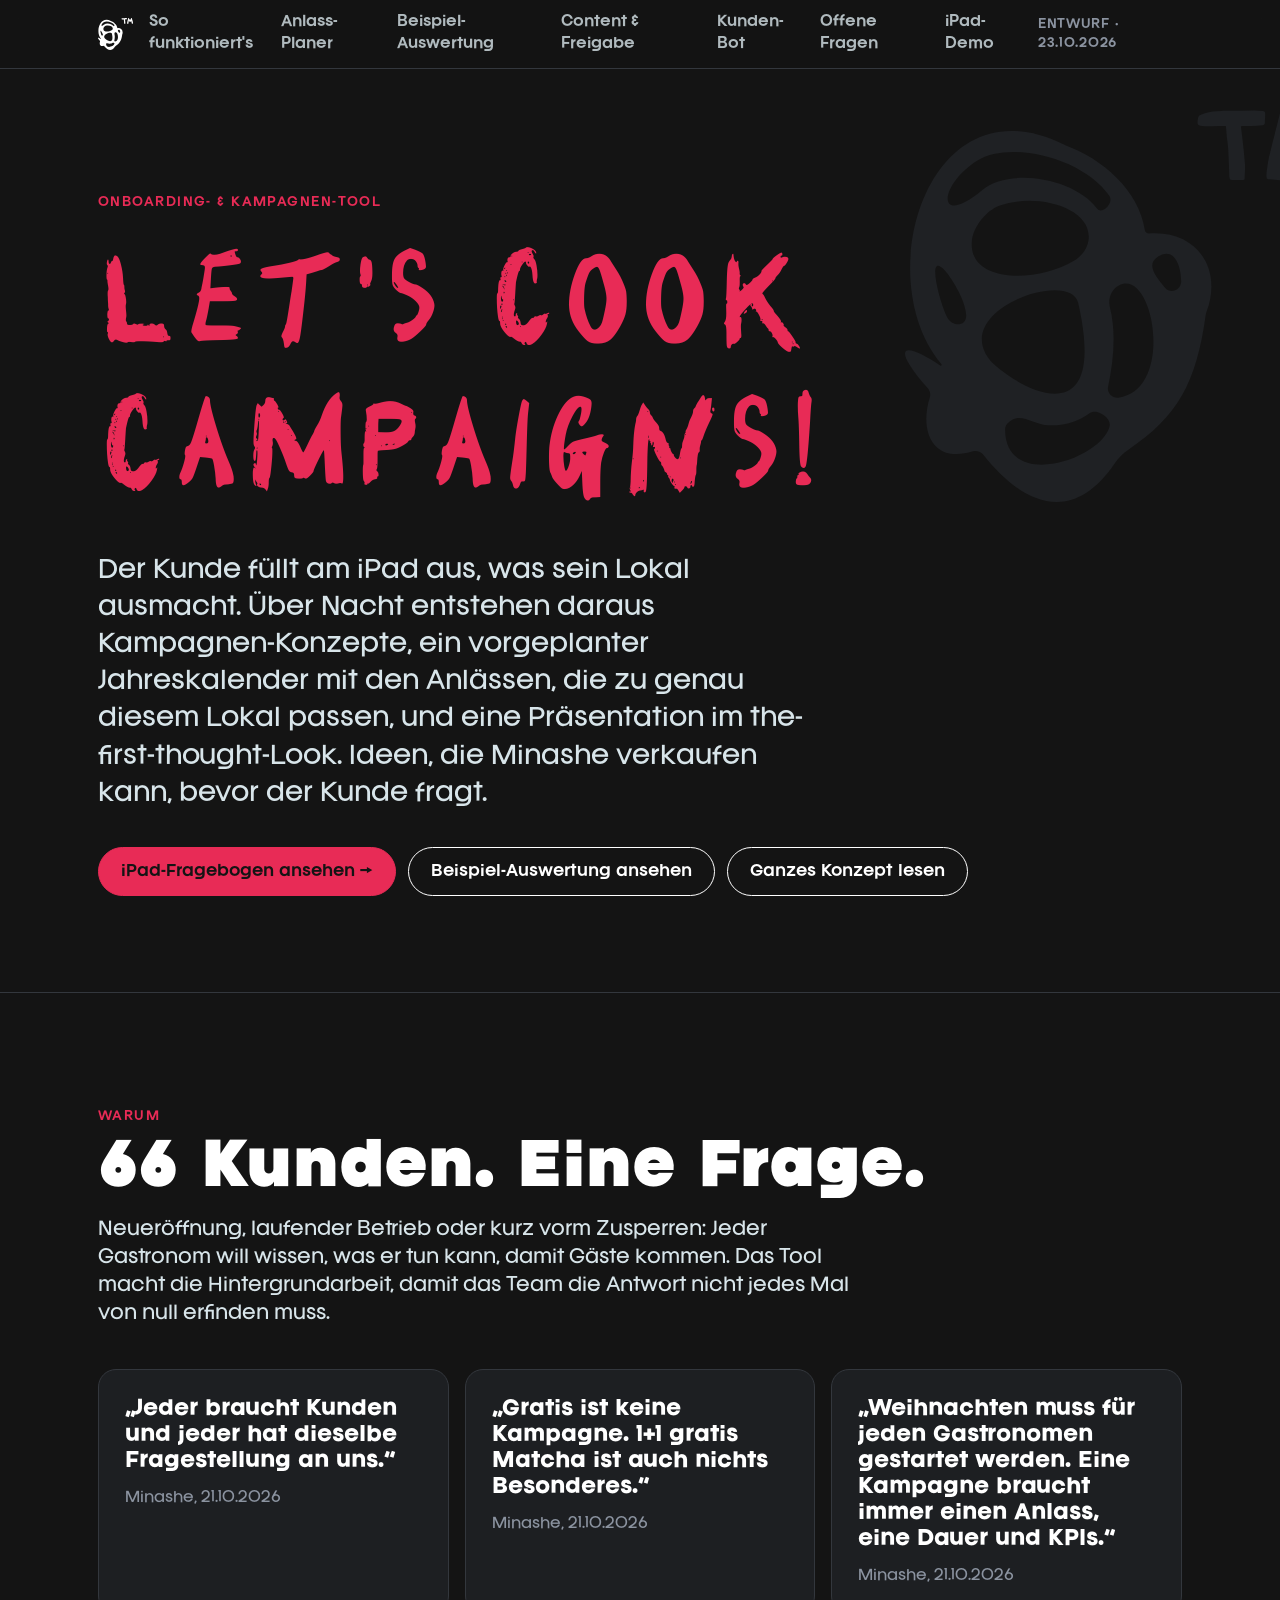
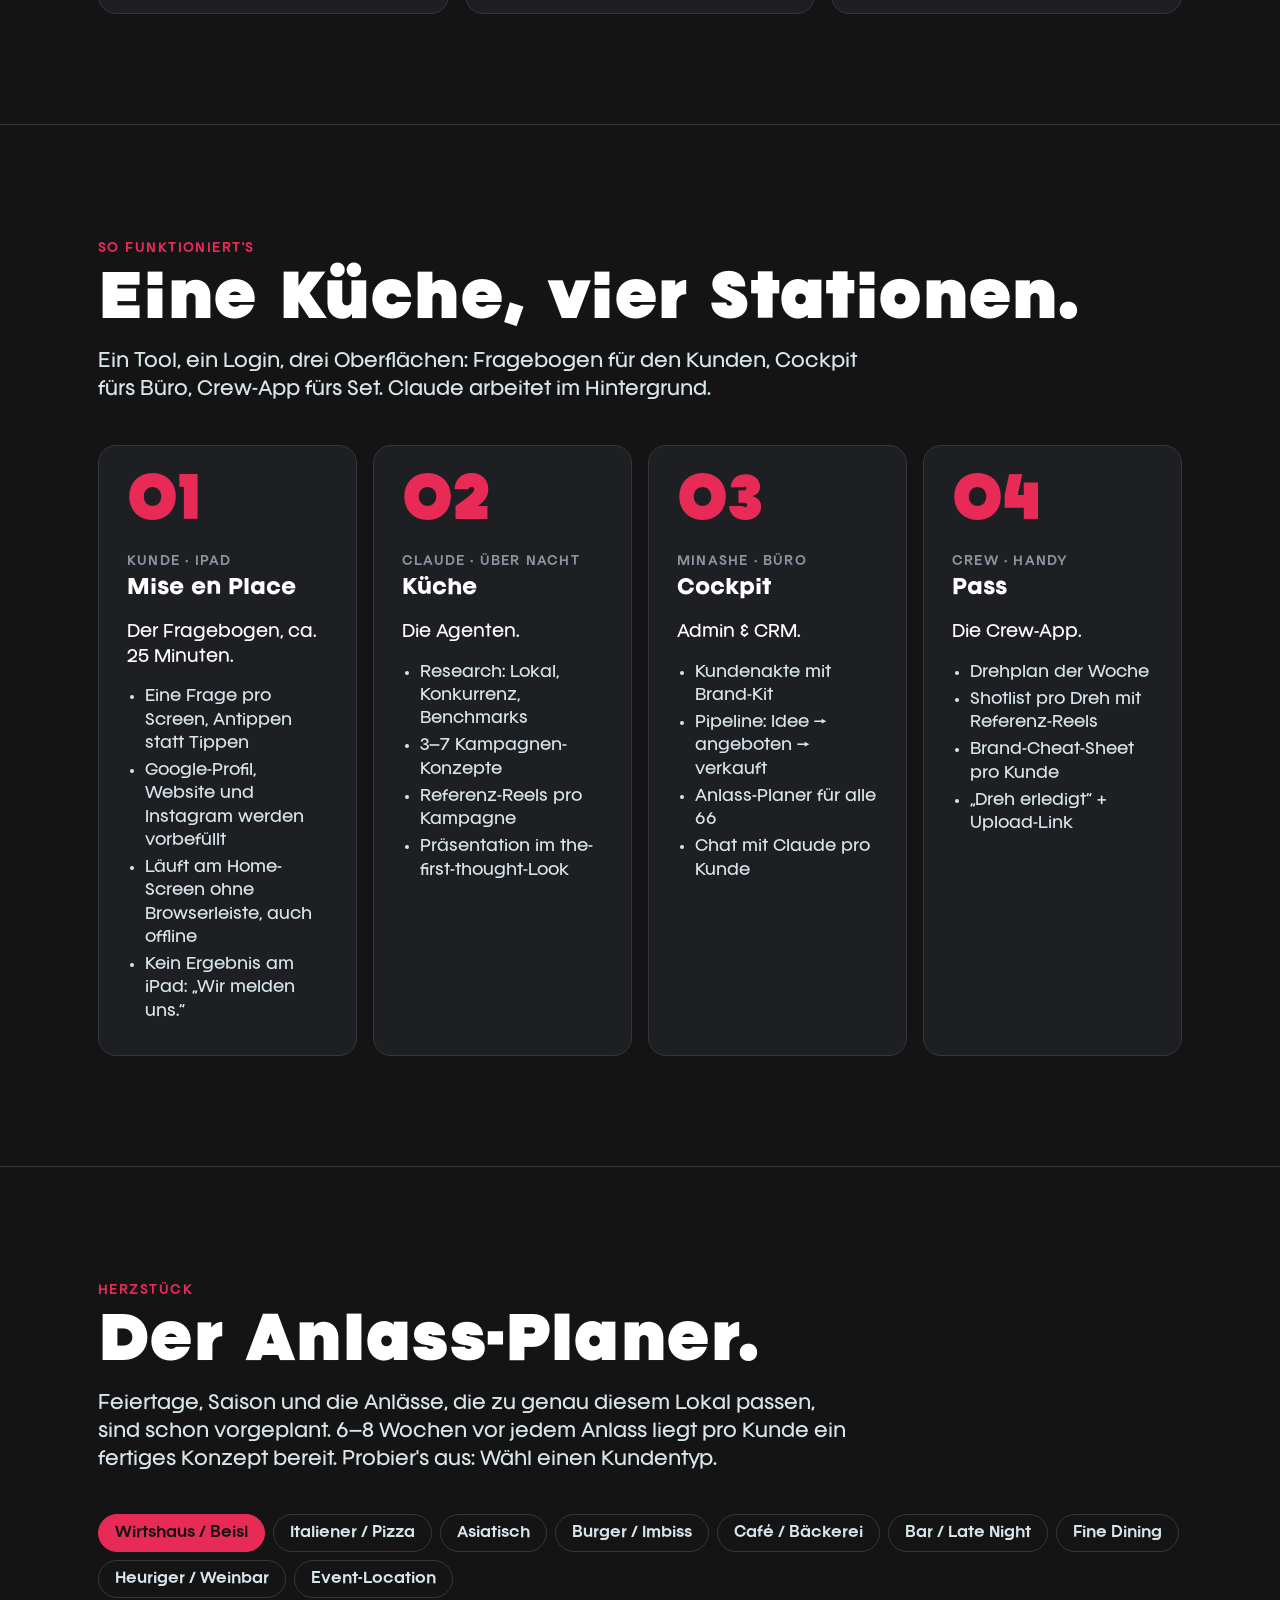
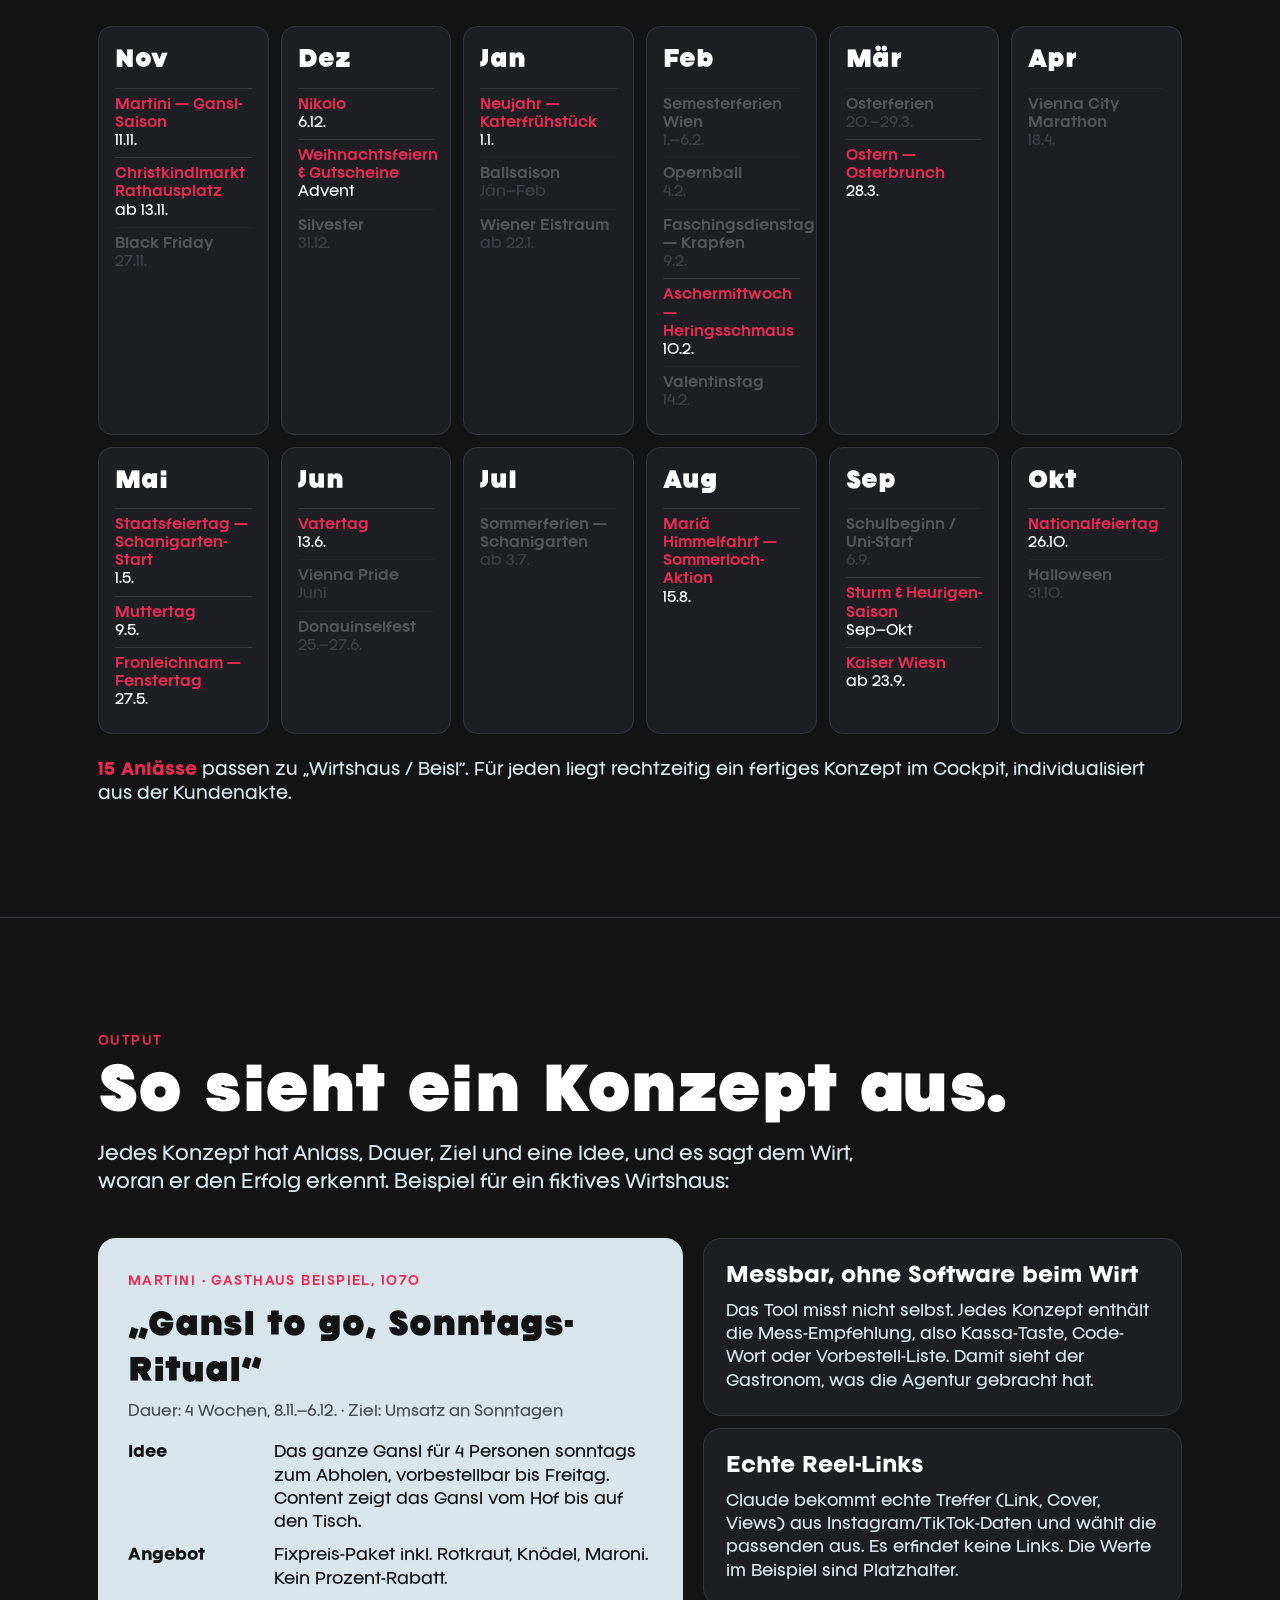
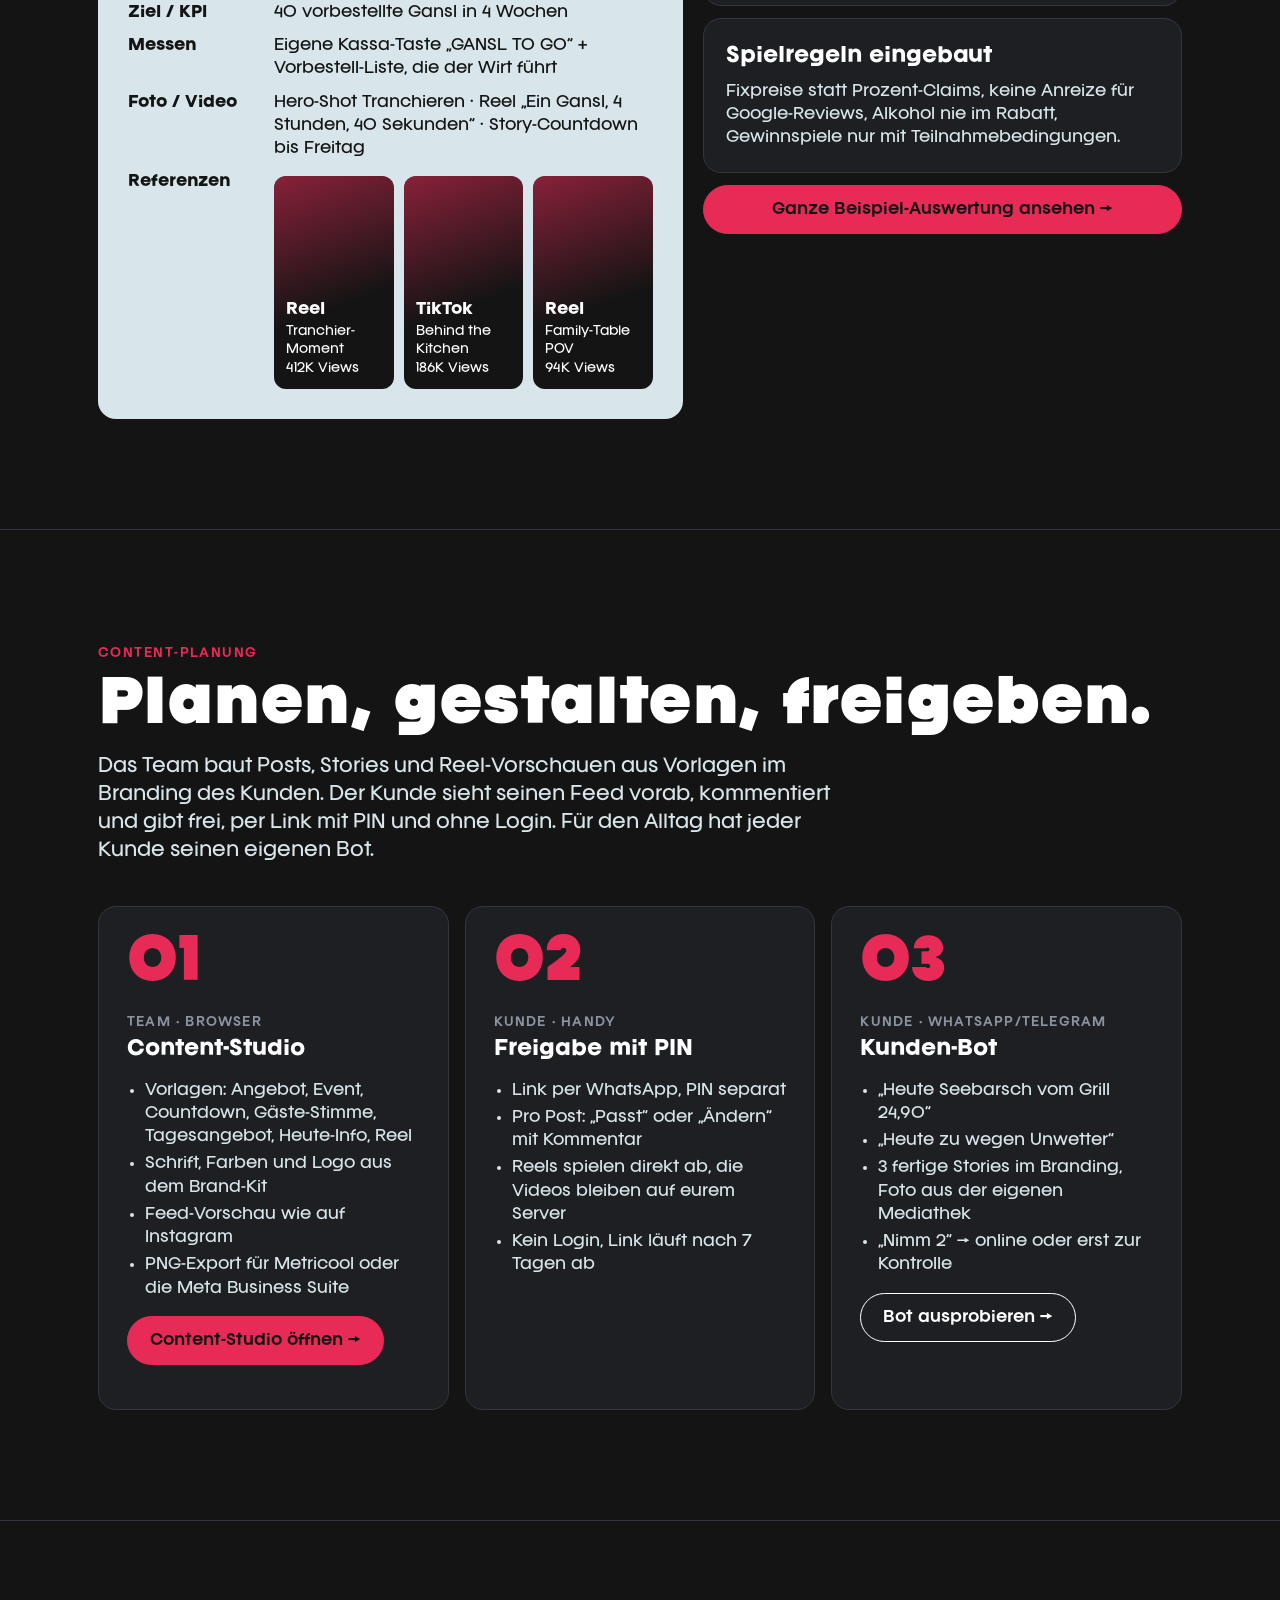
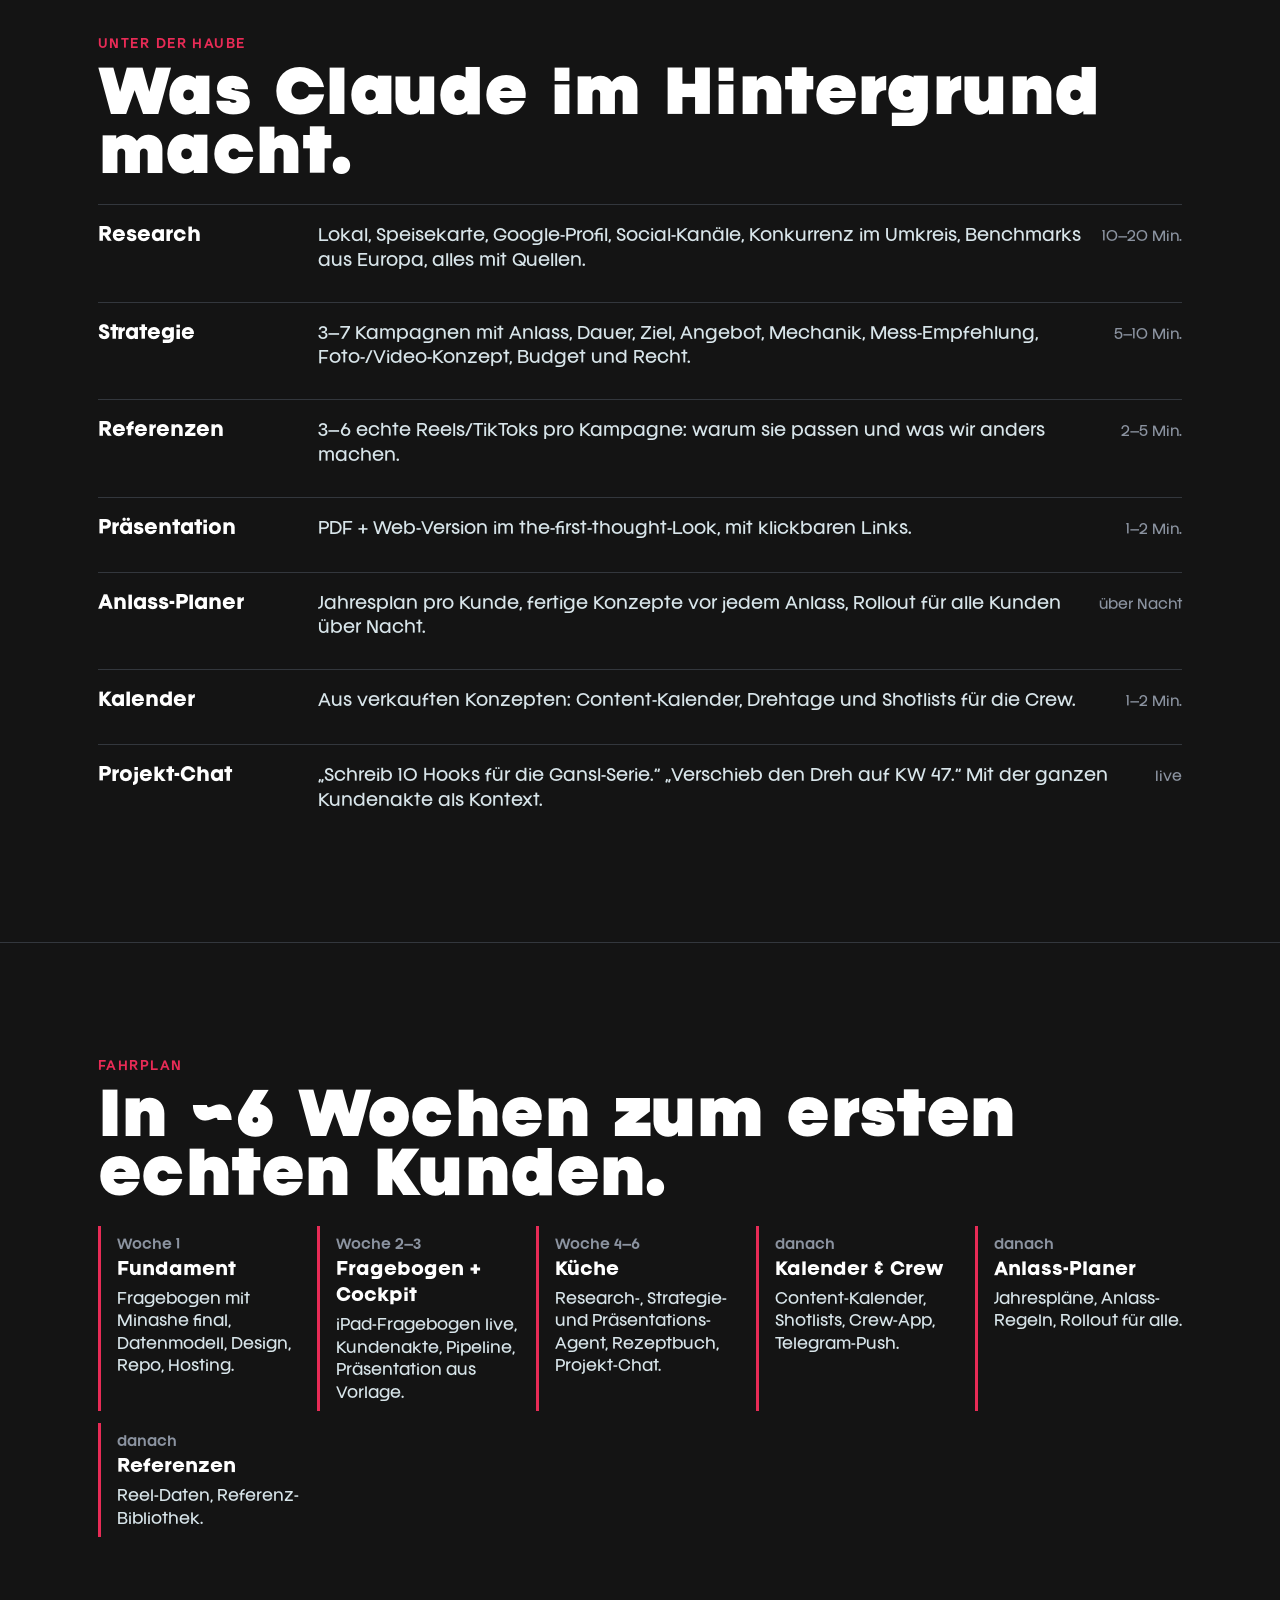
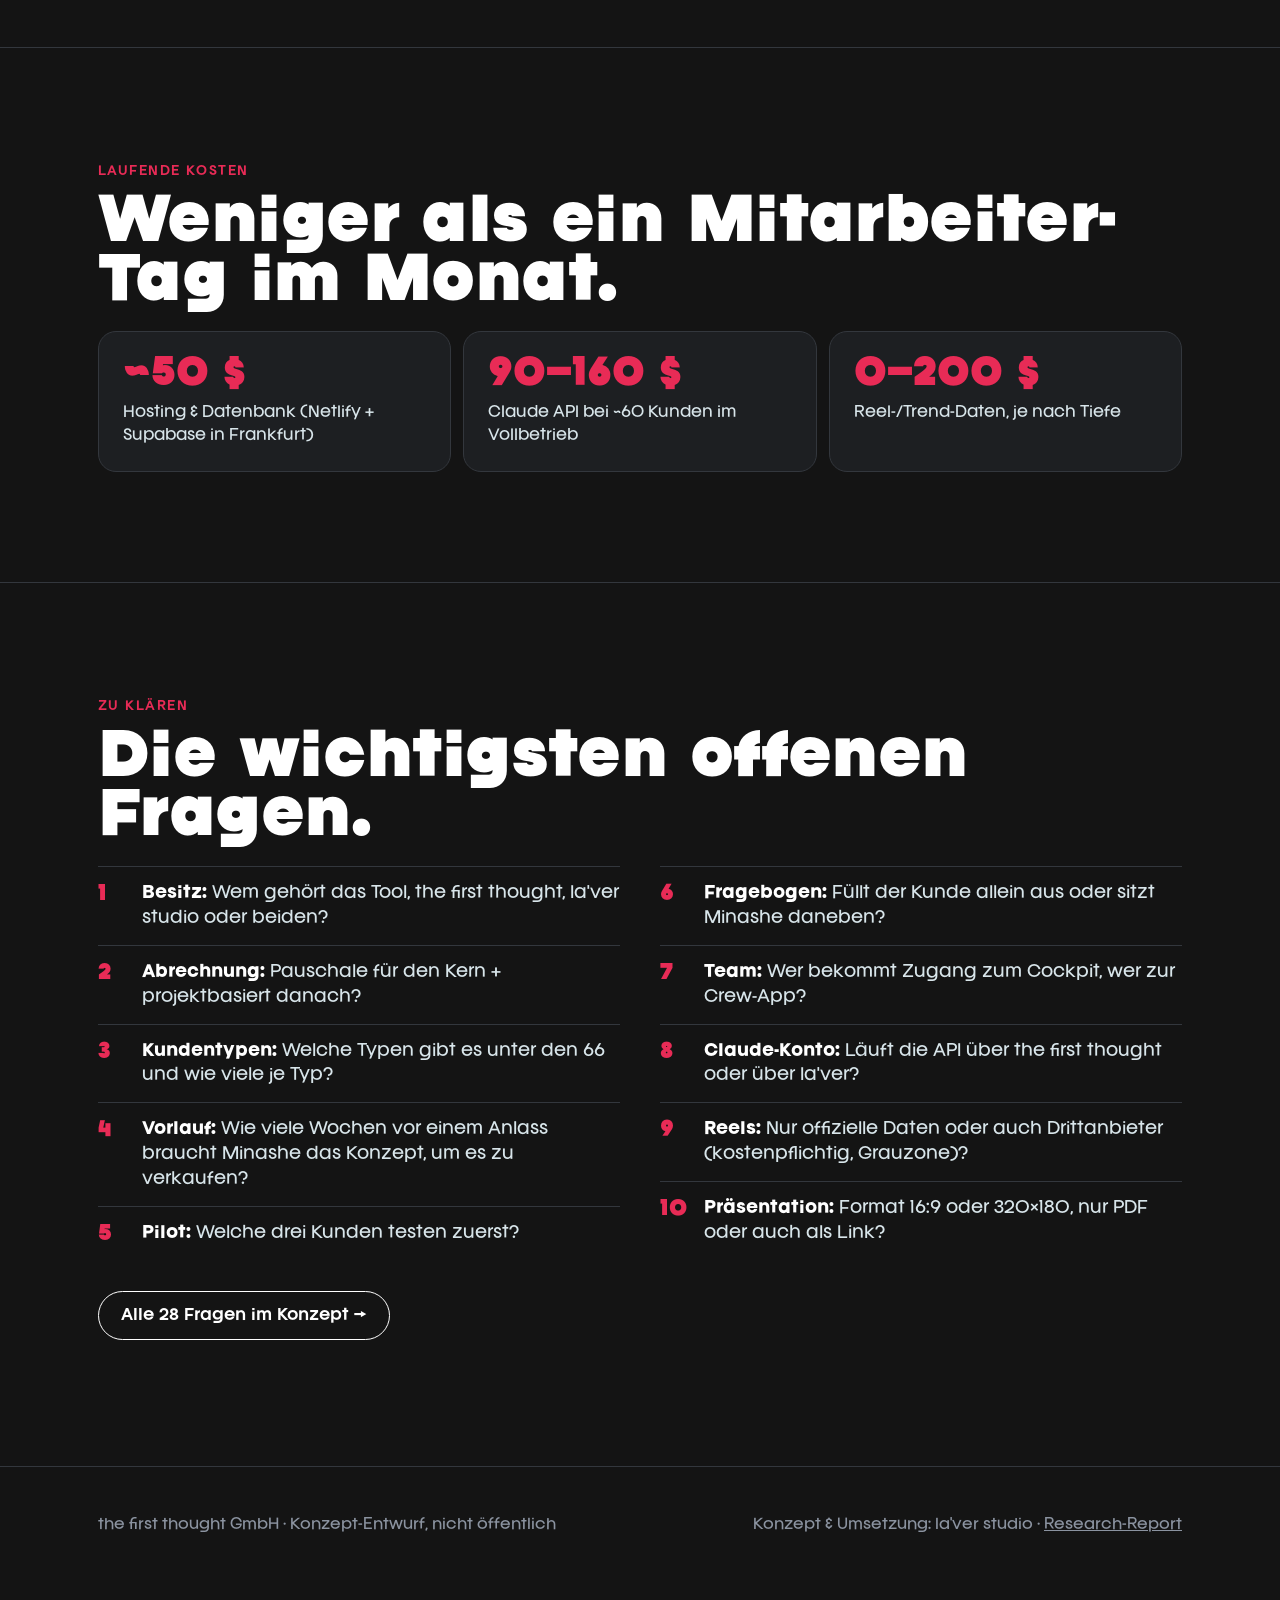
==== commit d72fd9eb: "Content-Studio, PIN-Freigabe, Reel-Vorschau und Kunden-Bot - /content/: Vorlagen-Editor mit gesperrt" ====
--- a/index.html
+++ b/index.html
@@ -137,6 +137,8 @@
       <a href="#wie">So funktioniert's</a>
       <a href="#anlaesse">Anlass-Planer</a>
       <a href="auswertung/">Beispiel-Auswertung</a>
+      <a href="content/">Content &amp; Freigabe</a>
+      <a href="bot/">Kunden-Bot</a>
       <a href="#fragen">Offene Fragen</a>
       <a href="fragebogen/">iPad-Demo</a>
     </nav>
@@ -223,6 +225,19 @@
           <div class="box"><h3>Spielregeln eingebaut</h3><p>Fixpreise statt Prozent-Claims, keine Anreize für Google-Reviews, Alkohol nie im Rabatt, Gewinnspiele nur mit Teilnahmebedingungen.</p></div>
           <a class="btn btn--pink" href="auswertung/" style="justify-content:center">Ganze Beispiel-Auswertung ansehen →</a>
         </div>
+      </div>
+    </div>
+  </section>
+
+  <section id="content">
+    <div class="wrap">
+      <span class="tag">Content-Planung</span>
+      <h2>Planen, gestalten, freigeben.</h2>
+      <p class="sub">Das Team baut Posts, Stories und Reel-Vorschauen aus Vorlagen im Branding des Kunden. Der Kunde sieht seinen Feed vorab, kommentiert und gibt frei, per Link mit PIN und ohne Login. Für den Alltag hat jeder Kunde seinen eigenen Bot.</p>
+      <div class="stations">
+        <div class="station"><span class="who">Team · Browser</span><h3>Content-Studio</h3><ul><li>Vorlagen: Angebot, Event, Countdown, Gäste-Stimme, Tagesangebot, Heute-Info, Reel</li><li>Schrift, Farben und Logo aus dem Brand-Kit</li><li>Feed-Vorschau wie auf Instagram</li><li>PNG-Export für Metricool oder die Meta Business Suite</li></ul><p style="margin-top:16px"><a class="btn btn--pink" href="content/">Content-Studio öffnen →</a></p></div>
+        <div class="station"><span class="who">Kunde · Handy</span><h3>Freigabe mit PIN</h3><ul><li>Link per WhatsApp, PIN separat</li><li>Pro Post: „Passt“ oder „Ändern“ mit Kommentar</li><li>Reels spielen direkt ab, die Videos bleiben auf eurem Server</li><li>Kein Login, Link läuft nach 7 Tagen ab</li></ul></div>
+        <div class="station"><span class="who">Kunde · WhatsApp/Telegram</span><h3>Kunden-Bot</h3><ul><li>„Heute Seebarsch vom Grill 24,90“</li><li>„Heute zu wegen Unwetter“</li><li>3 fertige Stories im Branding, Foto aus der eigenen Mediathek</li><li>„Nimm 2“ → online oder erst zur Kontrolle</li></ul><p style="margin-top:16px"><a class="btn" href="bot/">Bot ausprobieren →</a></p></div>
       </div>
     </div>
   </section>
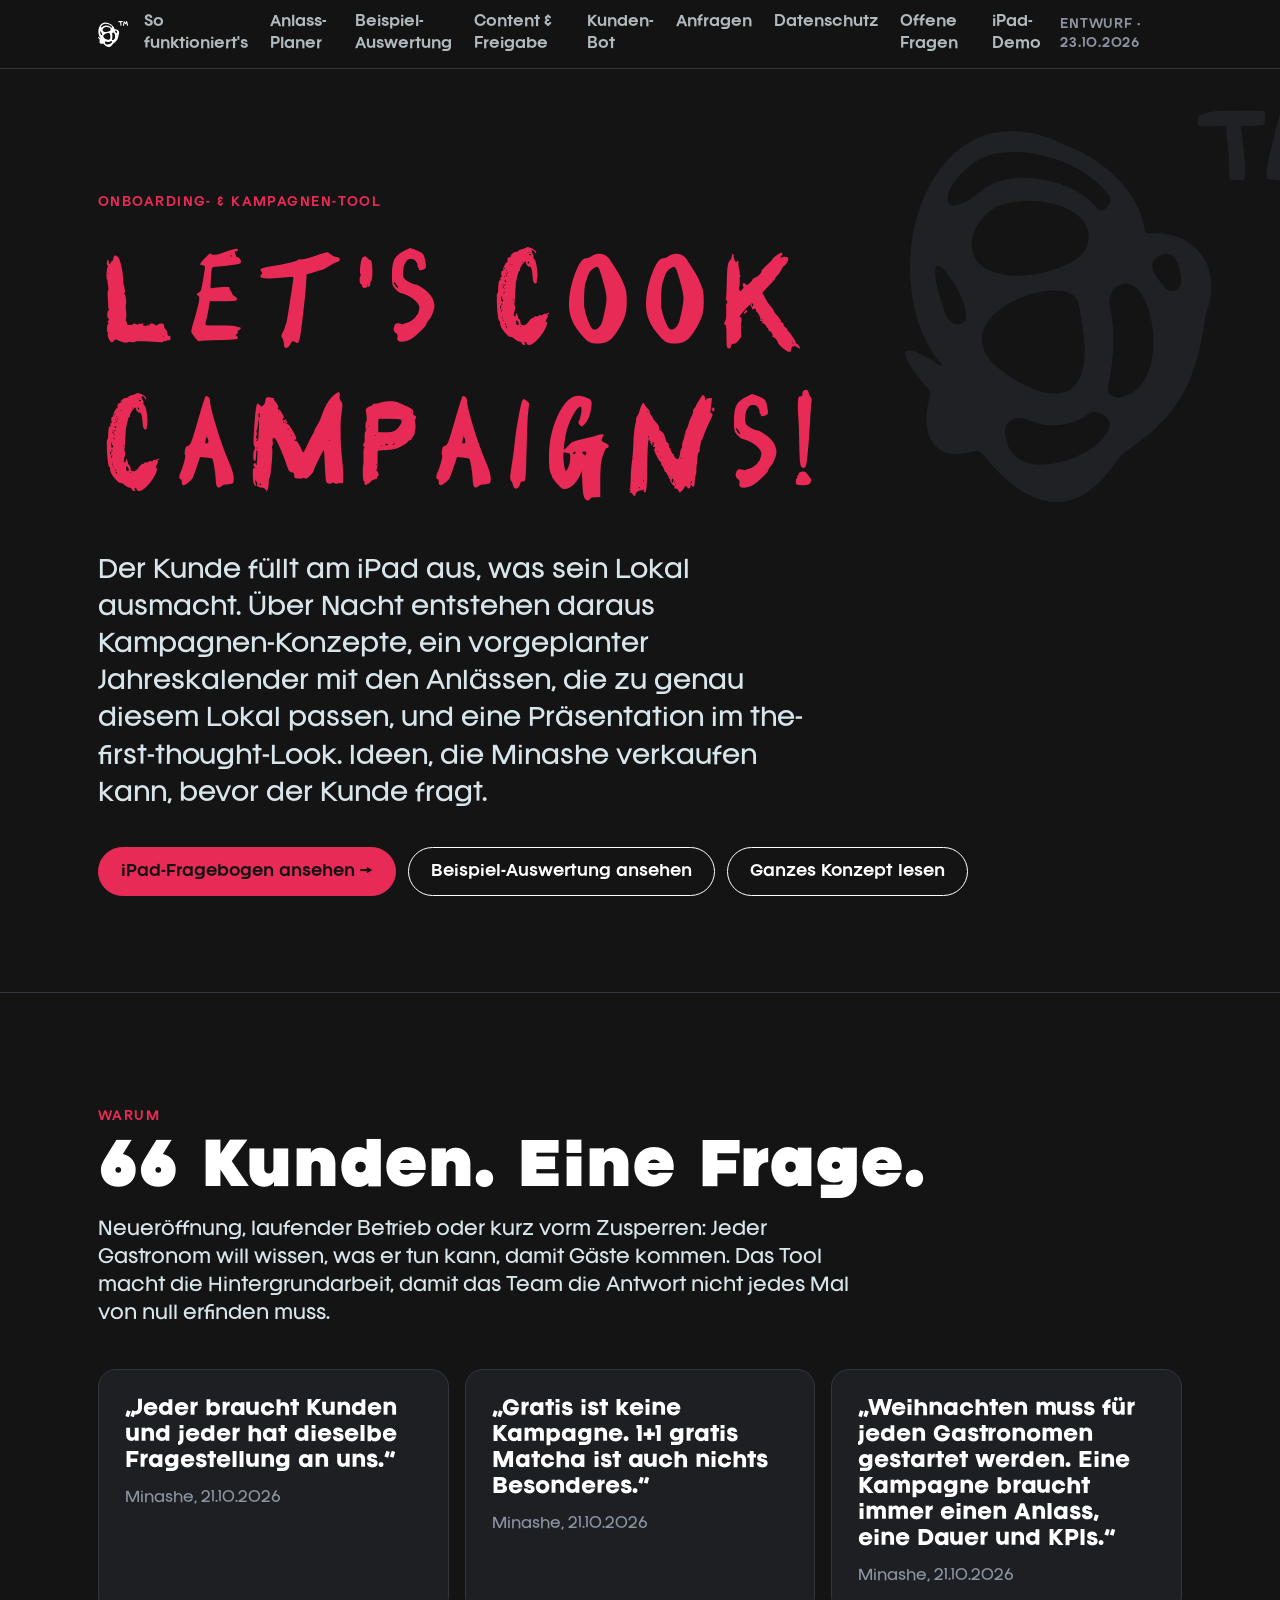
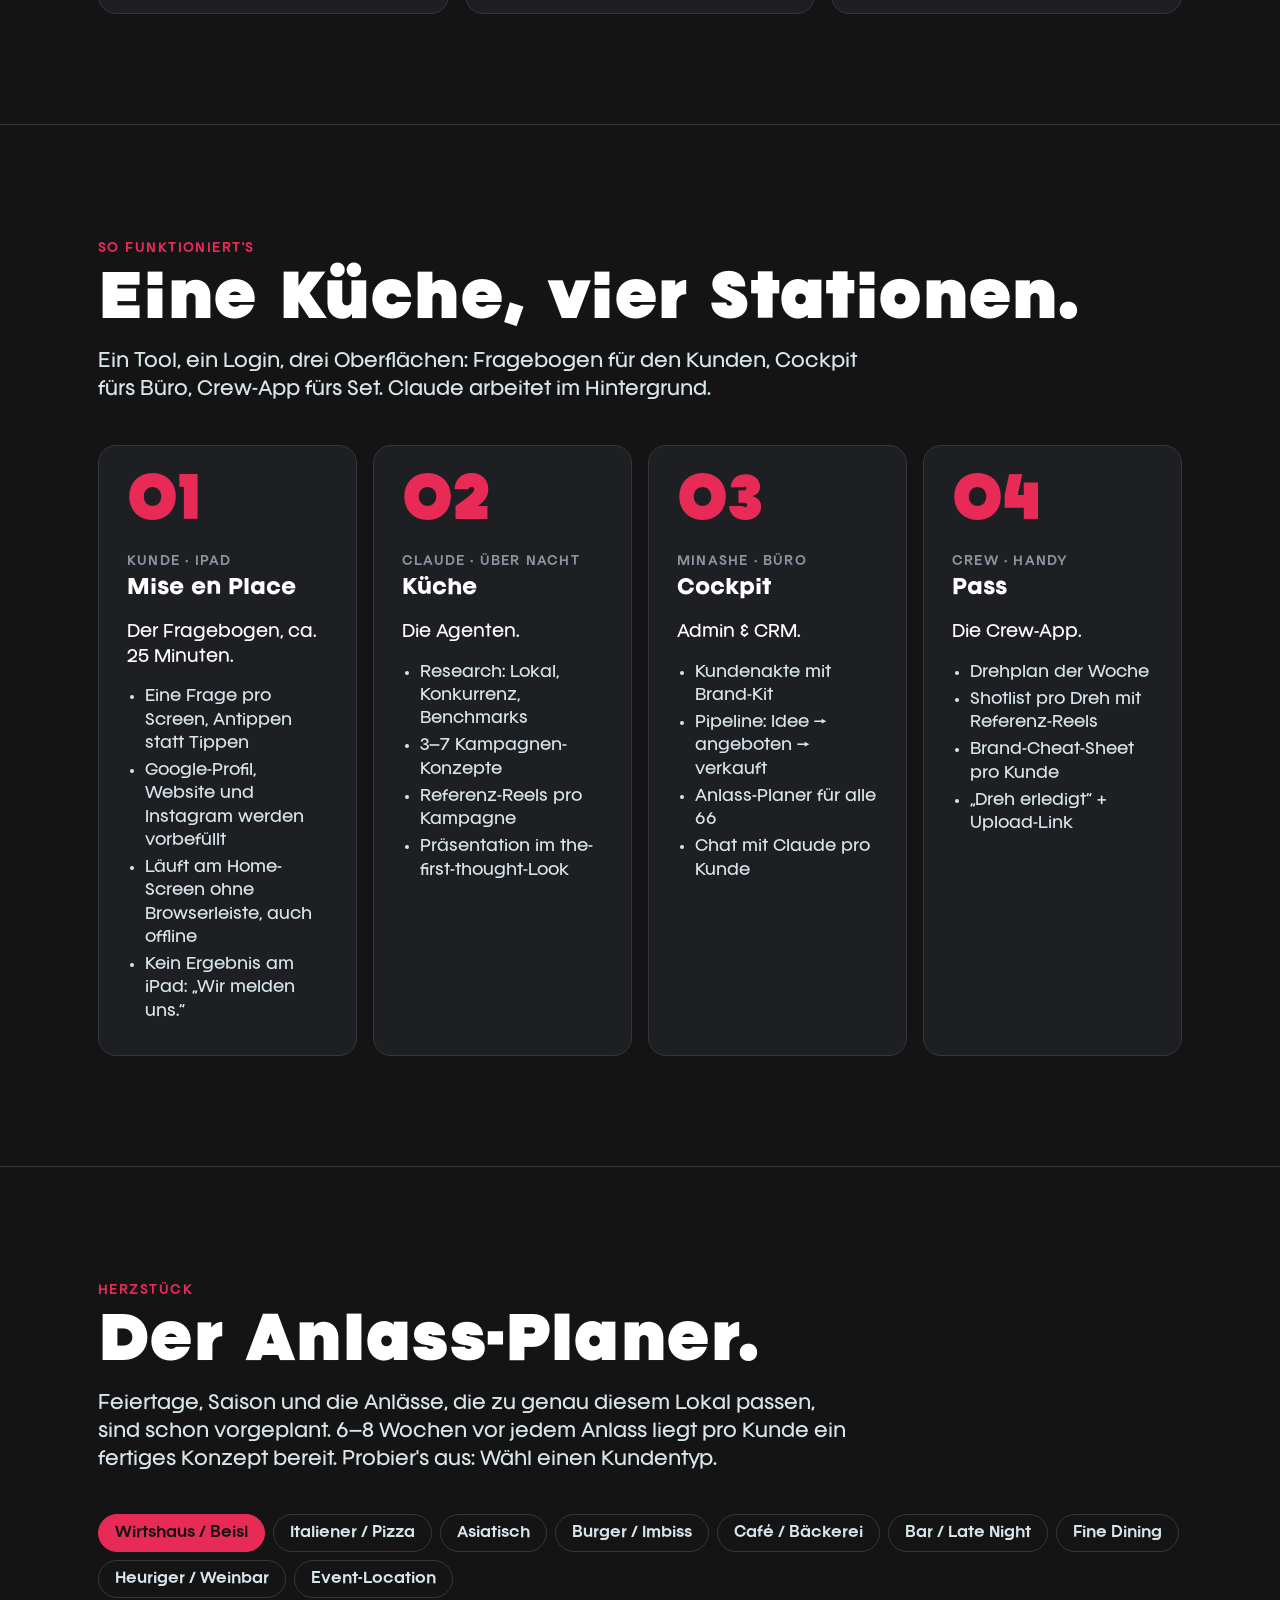
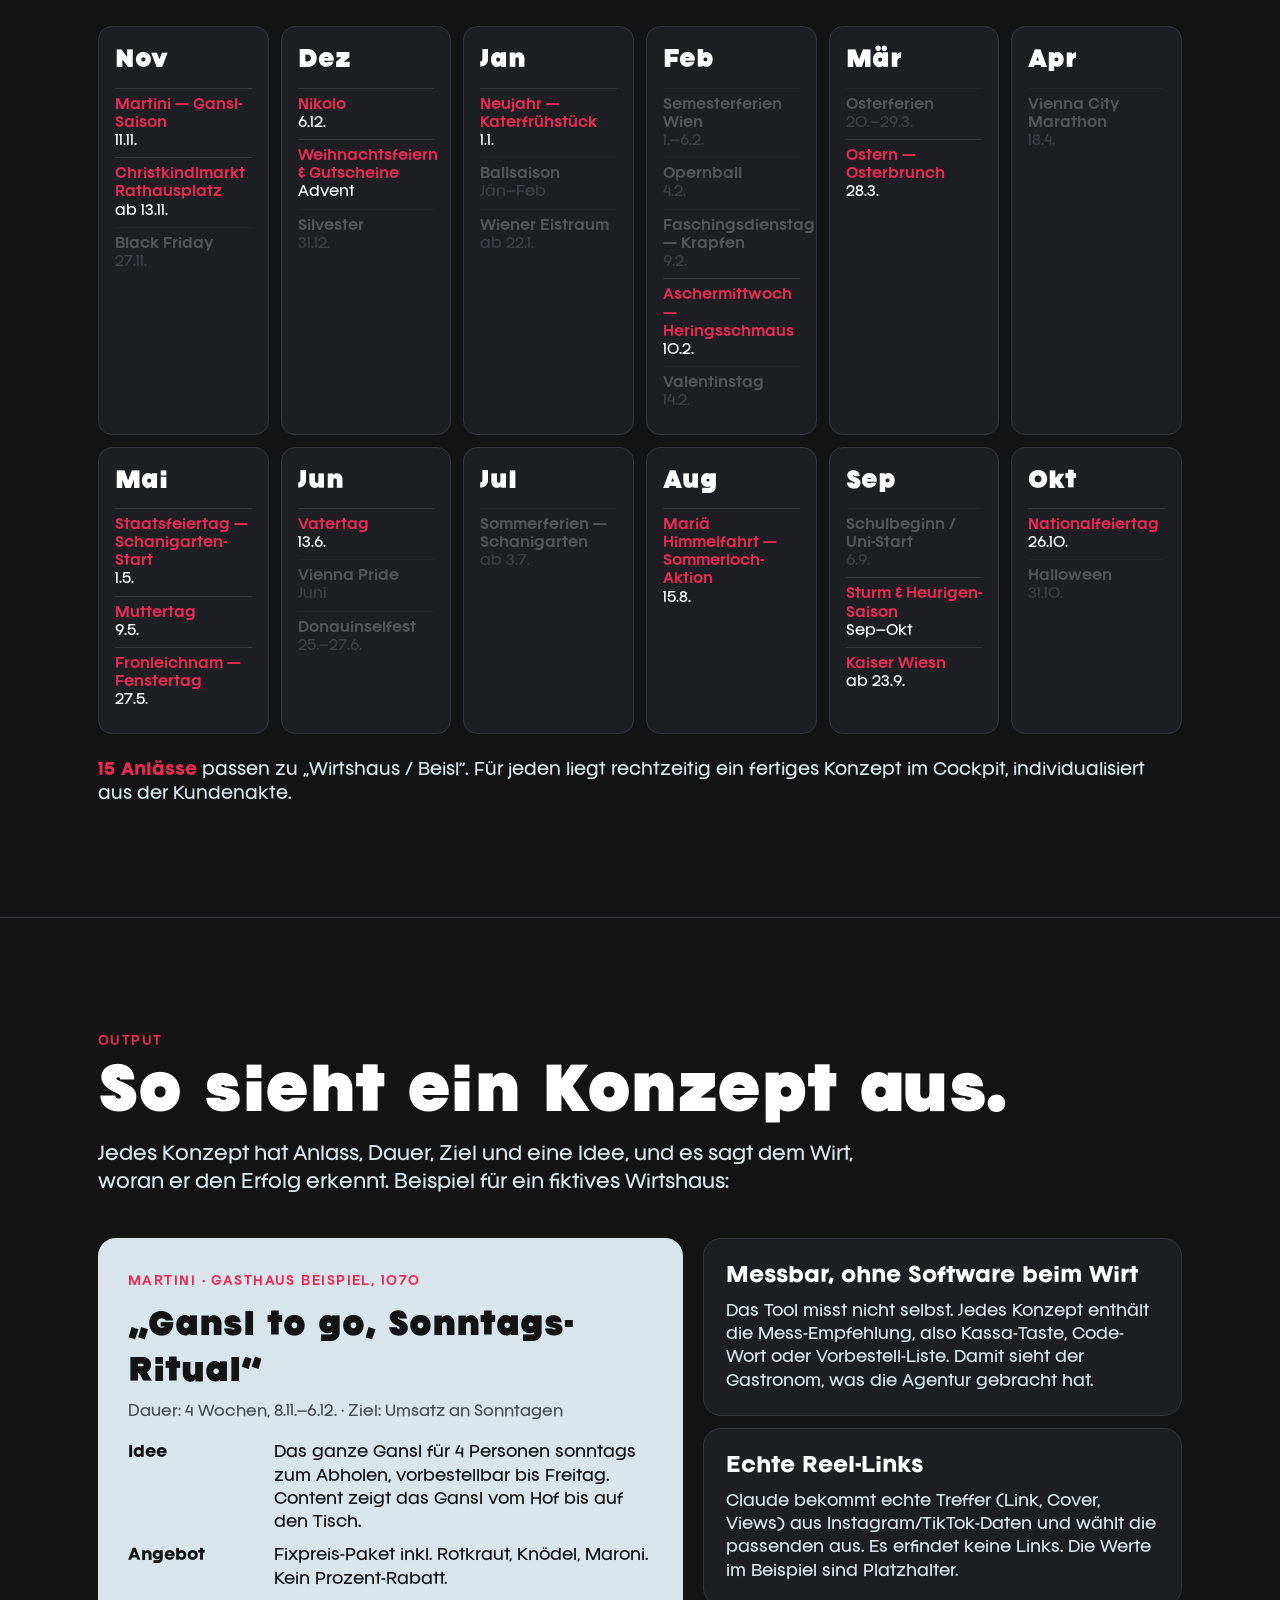
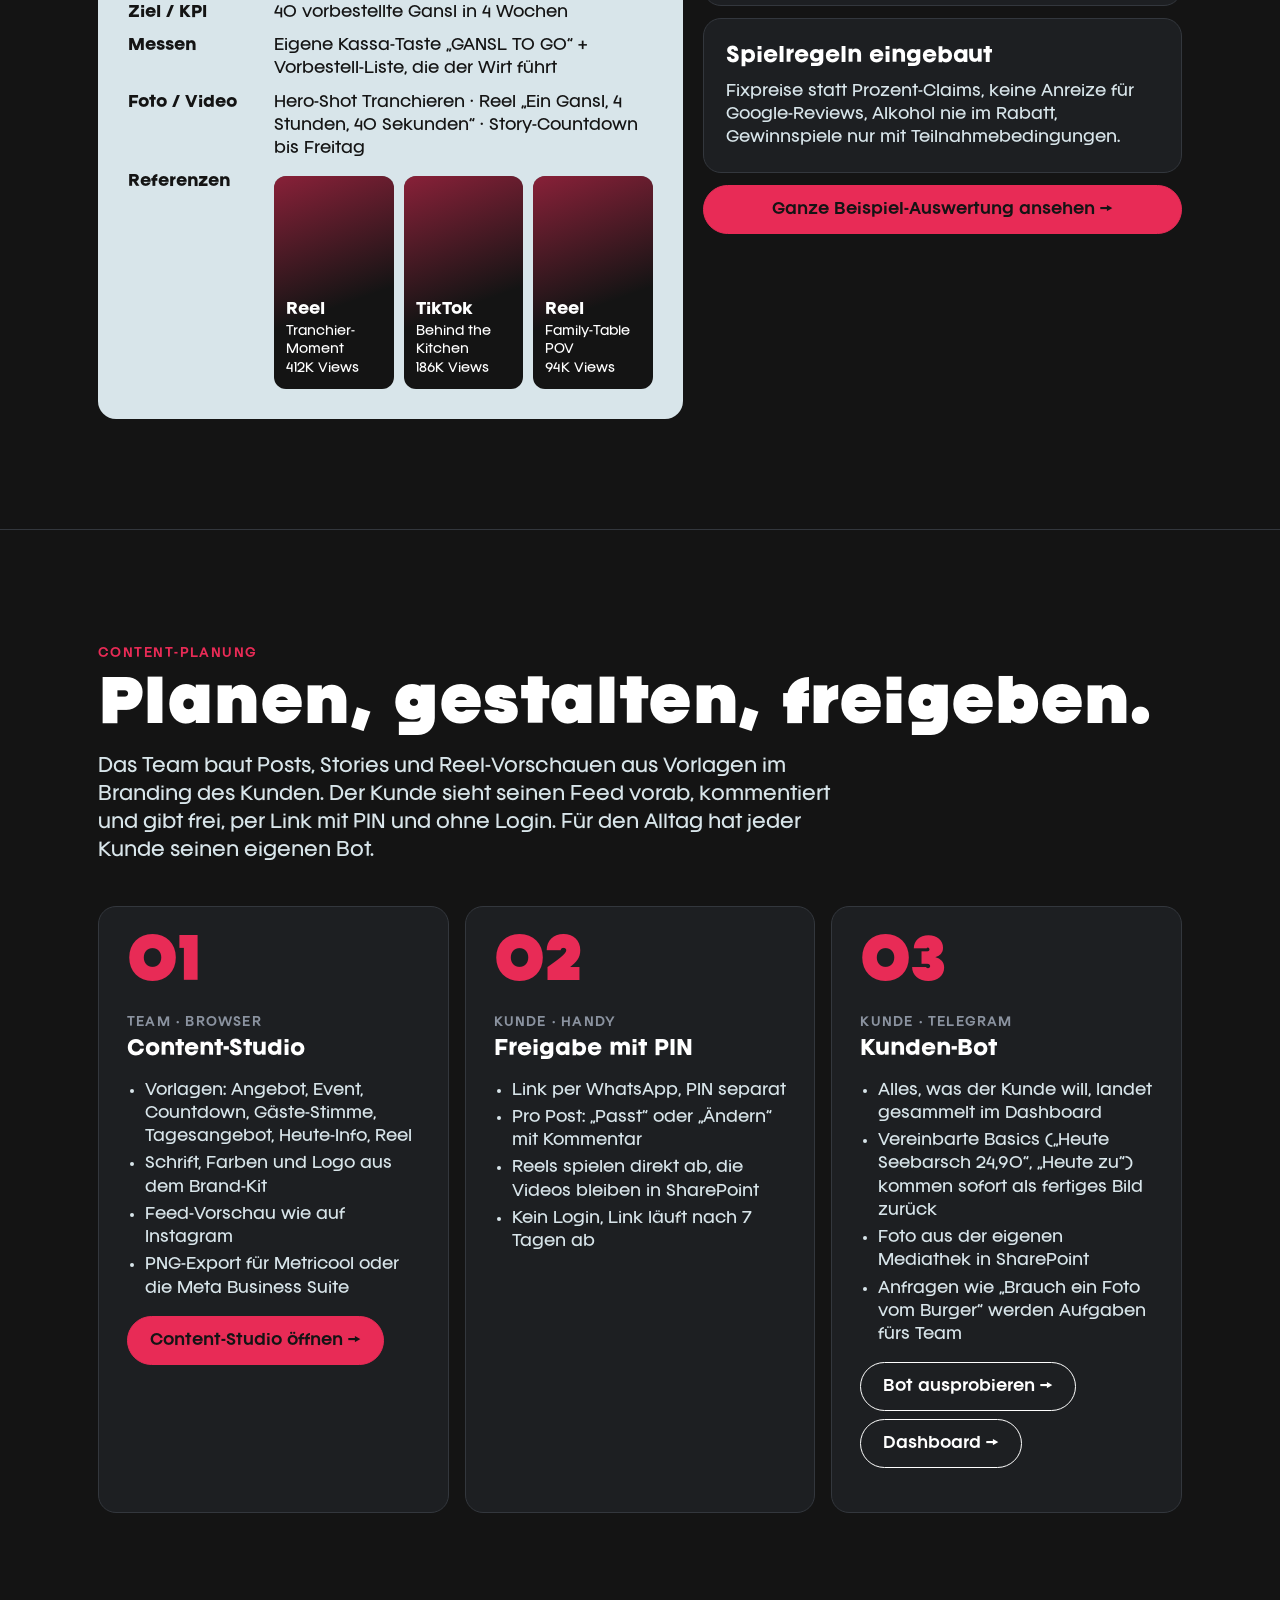
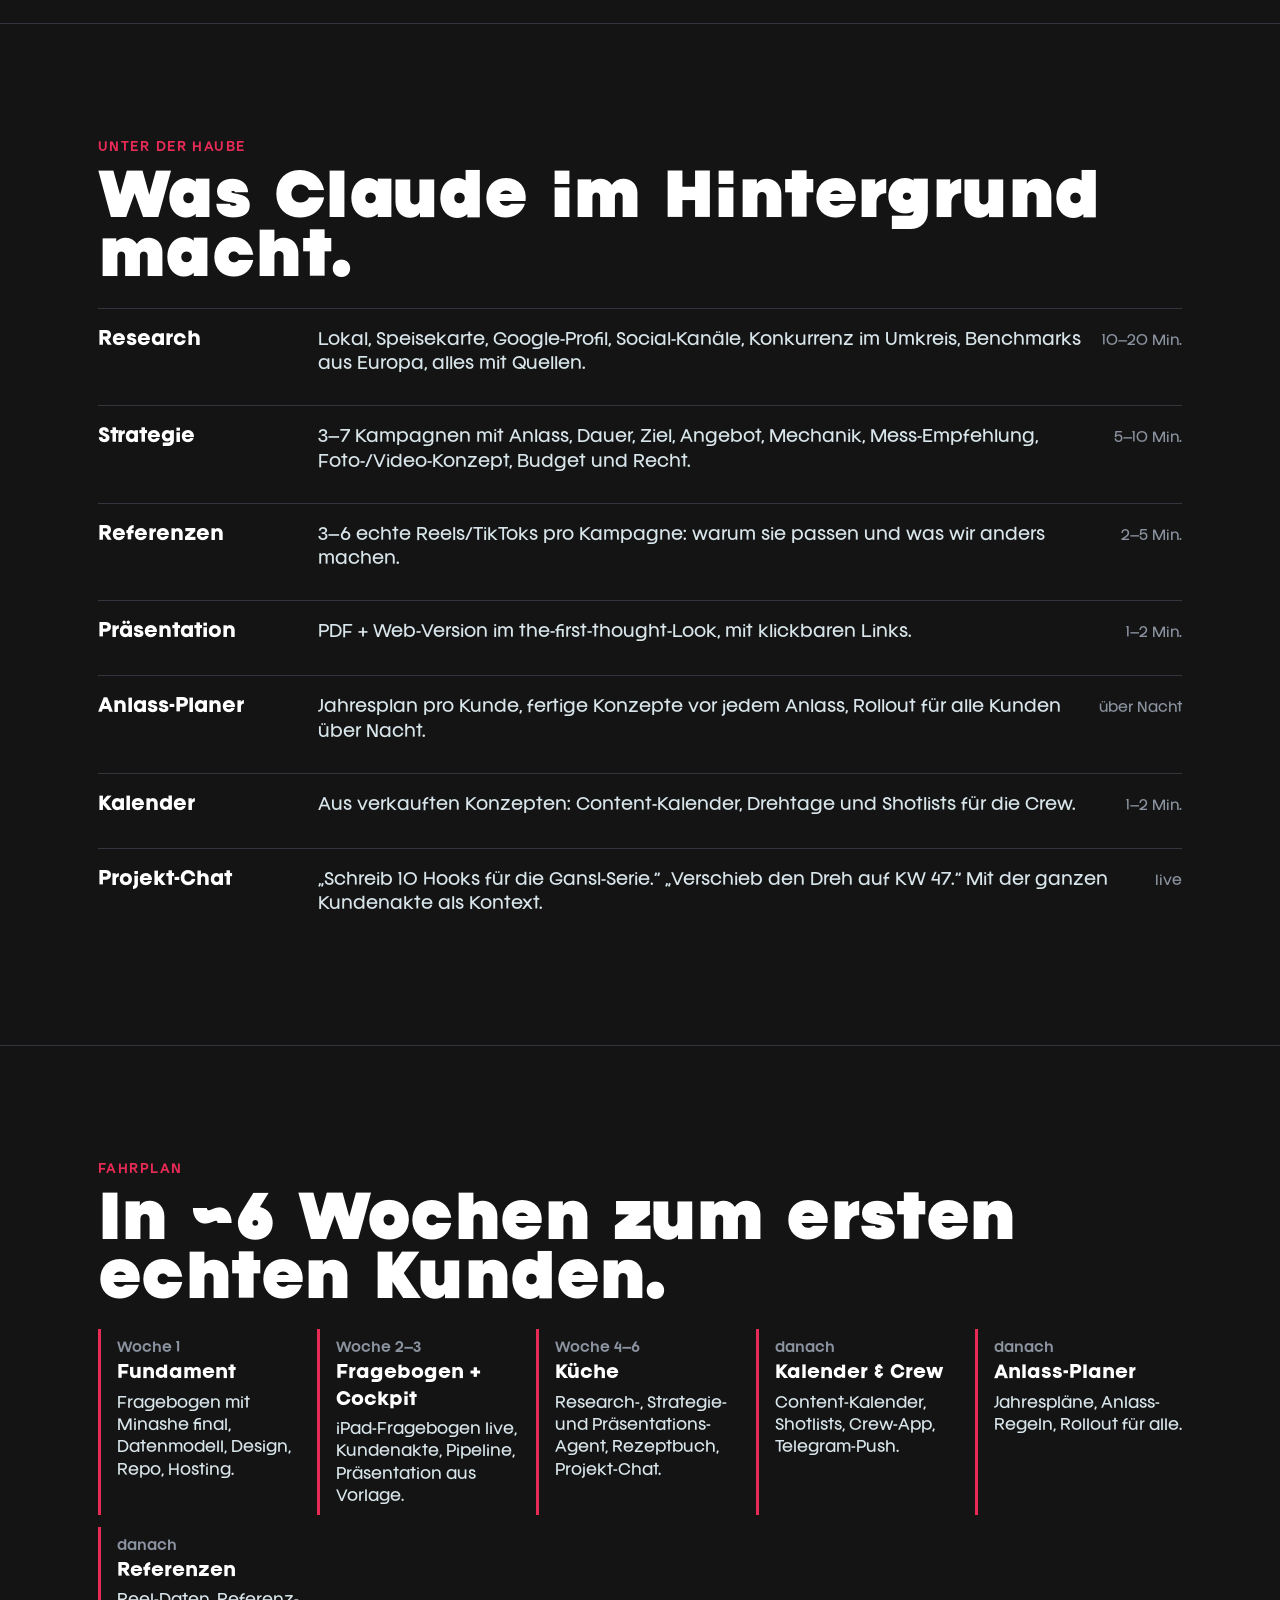
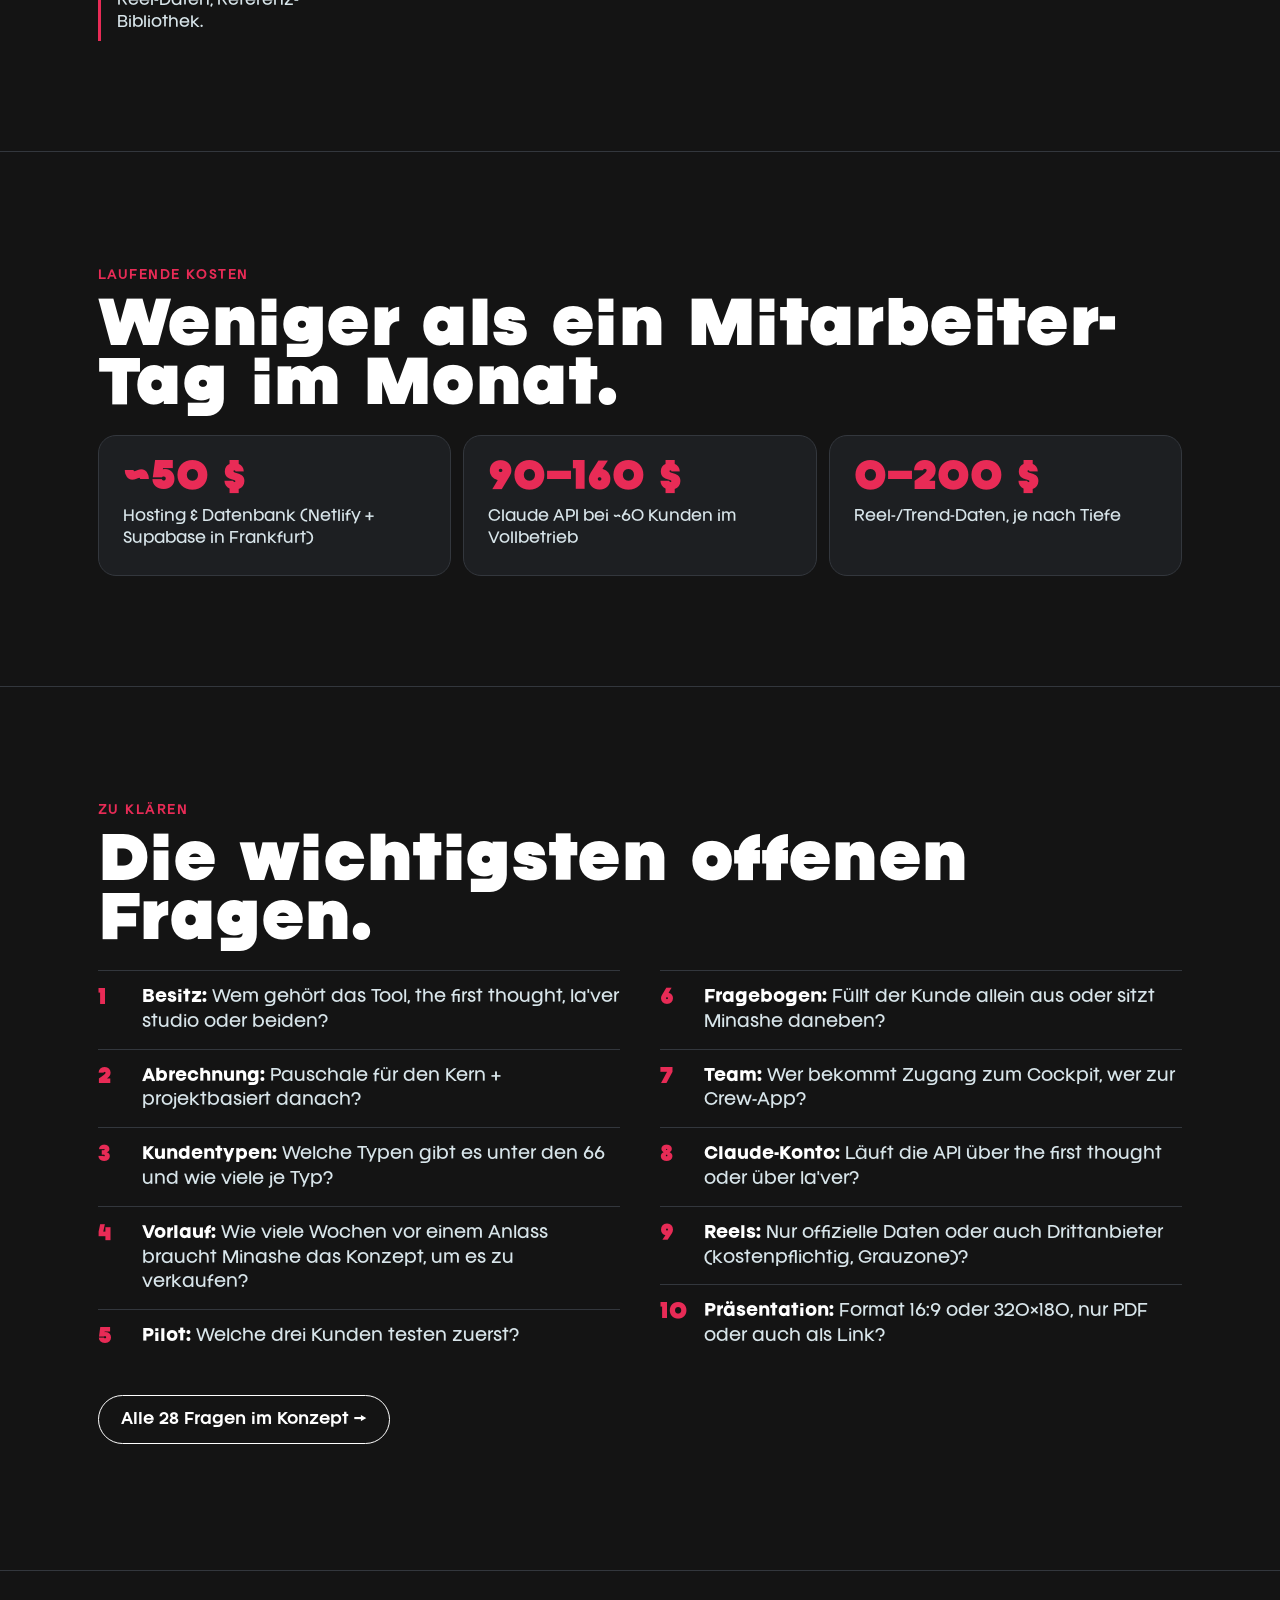
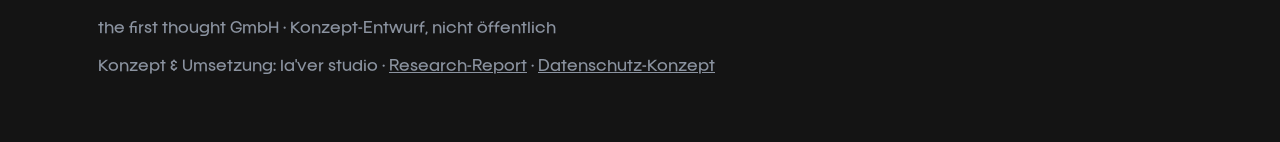
==== commit 5394dbed: "Anfragen-Dashboard, Telegram-Bot, SharePoint-Videos und Datenschutz-Konzept - /anfragen/: alle Bot-N" ====
--- a/index.html
+++ b/index.html
@@ -139,6 +139,8 @@
       <a href="auswertung/">Beispiel-Auswertung</a>
       <a href="content/">Content &amp; Freigabe</a>
       <a href="bot/">Kunden-Bot</a>
+      <a href="anfragen/">Anfragen</a>
+      <a href="datenschutz/">Datenschutz</a>
       <a href="#fragen">Offene Fragen</a>
       <a href="fragebogen/">iPad-Demo</a>
     </nav>
@@ -236,8 +238,8 @@
       <p class="sub">Das Team baut Posts, Stories und Reel-Vorschauen aus Vorlagen im Branding des Kunden. Der Kunde sieht seinen Feed vorab, kommentiert und gibt frei, per Link mit PIN und ohne Login. Für den Alltag hat jeder Kunde seinen eigenen Bot.</p>
       <div class="stations">
         <div class="station"><span class="who">Team · Browser</span><h3>Content-Studio</h3><ul><li>Vorlagen: Angebot, Event, Countdown, Gäste-Stimme, Tagesangebot, Heute-Info, Reel</li><li>Schrift, Farben und Logo aus dem Brand-Kit</li><li>Feed-Vorschau wie auf Instagram</li><li>PNG-Export für Metricool oder die Meta Business Suite</li></ul><p style="margin-top:16px"><a class="btn btn--pink" href="content/">Content-Studio öffnen →</a></p></div>
-        <div class="station"><span class="who">Kunde · Handy</span><h3>Freigabe mit PIN</h3><ul><li>Link per WhatsApp, PIN separat</li><li>Pro Post: „Passt“ oder „Ändern“ mit Kommentar</li><li>Reels spielen direkt ab, die Videos bleiben auf eurem Server</li><li>Kein Login, Link läuft nach 7 Tagen ab</li></ul></div>
-        <div class="station"><span class="who">Kunde · WhatsApp/Telegram</span><h3>Kunden-Bot</h3><ul><li>„Heute Seebarsch vom Grill 24,90“</li><li>„Heute zu wegen Unwetter“</li><li>3 fertige Stories im Branding, Foto aus der eigenen Mediathek</li><li>„Nimm 2“ → online oder erst zur Kontrolle</li></ul><p style="margin-top:16px"><a class="btn" href="bot/">Bot ausprobieren →</a></p></div>
+        <div class="station"><span class="who">Kunde · Handy</span><h3>Freigabe mit PIN</h3><ul><li>Link per WhatsApp, PIN separat</li><li>Pro Post: „Passt“ oder „Ändern“ mit Kommentar</li><li>Reels spielen direkt ab, die Videos bleiben in SharePoint</li><li>Kein Login, Link läuft nach 7 Tagen ab</li></ul></div>
+        <div class="station"><span class="who">Kunde · Telegram</span><h3>Kunden-Bot</h3><ul><li>Alles, was der Kunde will, landet gesammelt im Dashboard</li><li>Vereinbarte Basics („Heute Seebarsch 24,90“, „Heute zu“) kommen sofort als fertiges Bild zurück</li><li>Foto aus der eigenen Mediathek in SharePoint</li><li>Anfragen wie „Brauch ein Foto vom Burger“ werden Aufgaben fürs Team</li></ul><p style="margin-top:16px;display:flex;gap:8px;flex-wrap:wrap"><a class="btn" href="bot/">Bot ausprobieren →</a><a class="btn" href="anfragen/">Dashboard →</a></p></div>
       </div>
     </div>
   </section>
@@ -309,7 +311,7 @@
 <footer>
   <div class="wrap">
     <span>the first thought GmbH · Konzept-Entwurf, nicht öffentlich</span>
-    <span>Konzept &amp; Umsetzung: la'ver studio · <a href="research/">Research-Report</a></span>
+    <span>Konzept &amp; Umsetzung: la'ver studio · <a href="research/">Research-Report</a> · <a href="datenschutz/">Datenschutz-Konzept</a></span>
   </div>
 </footer>
 
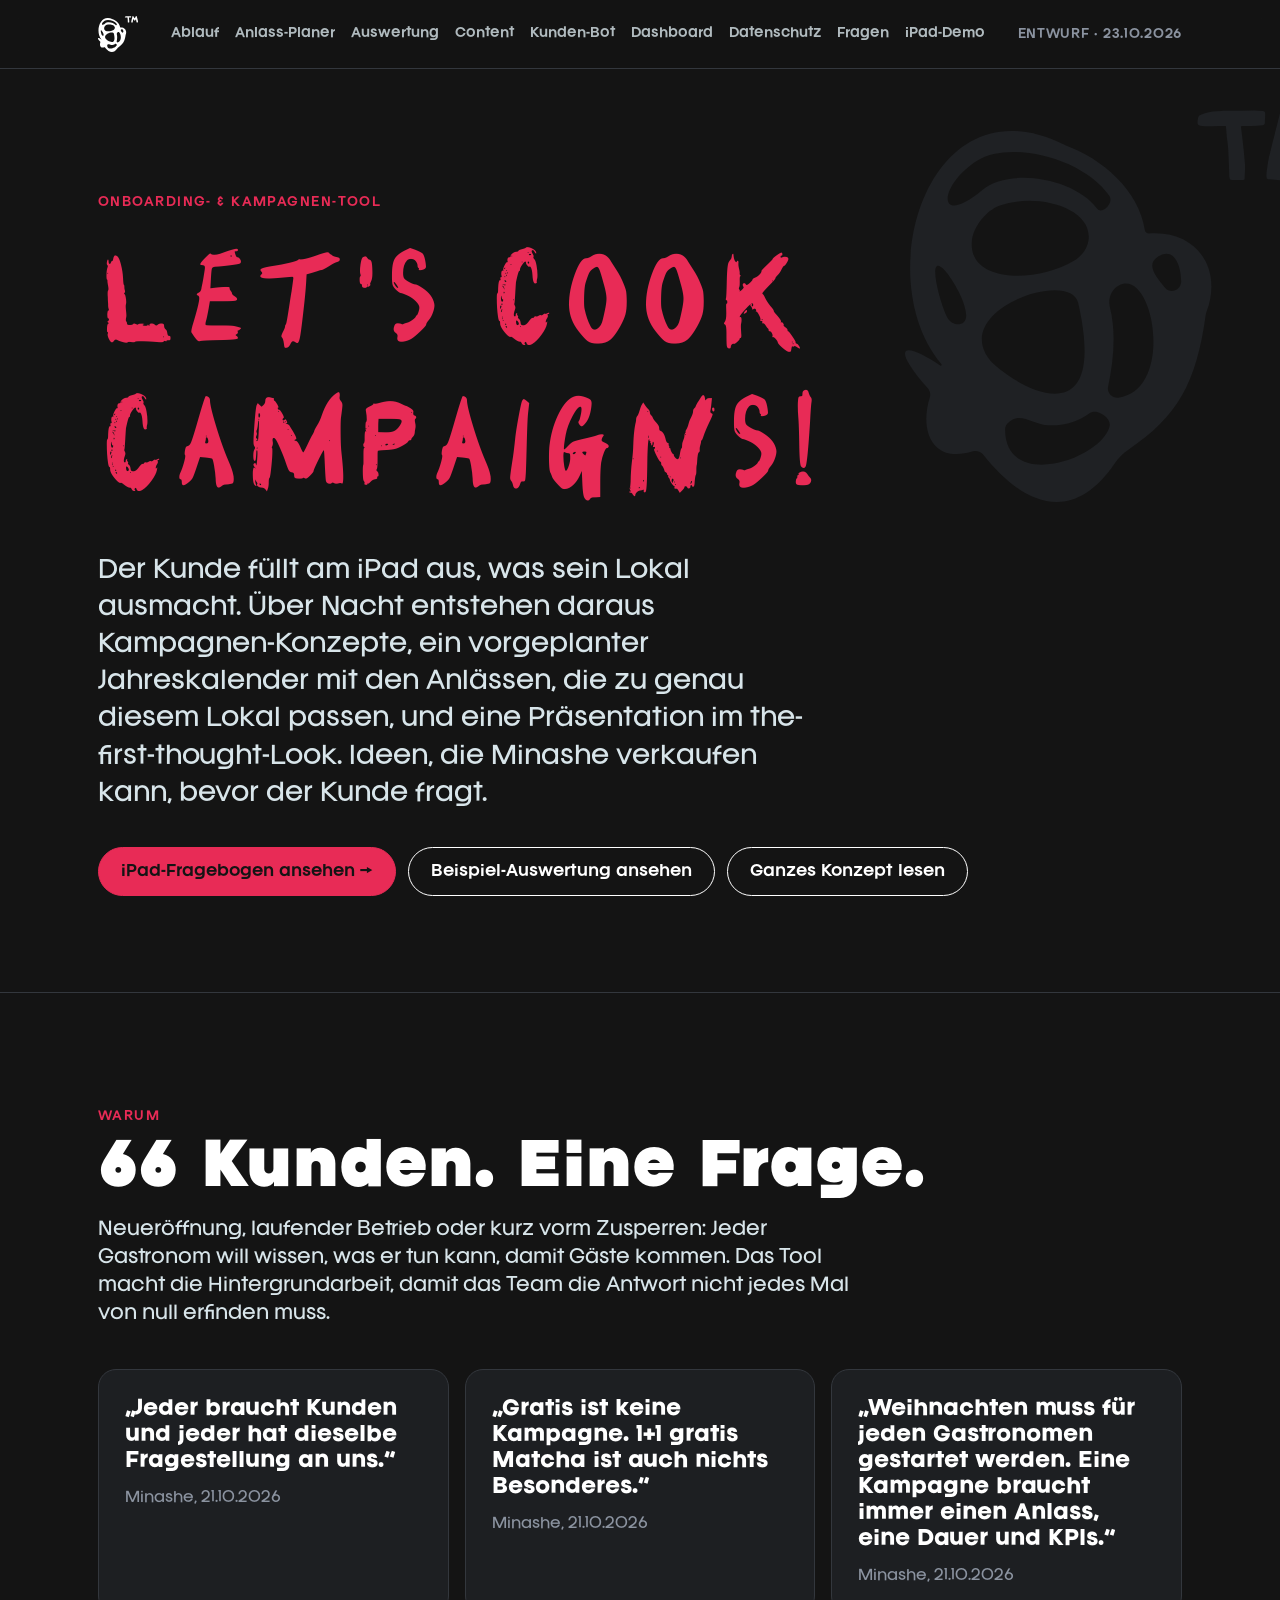
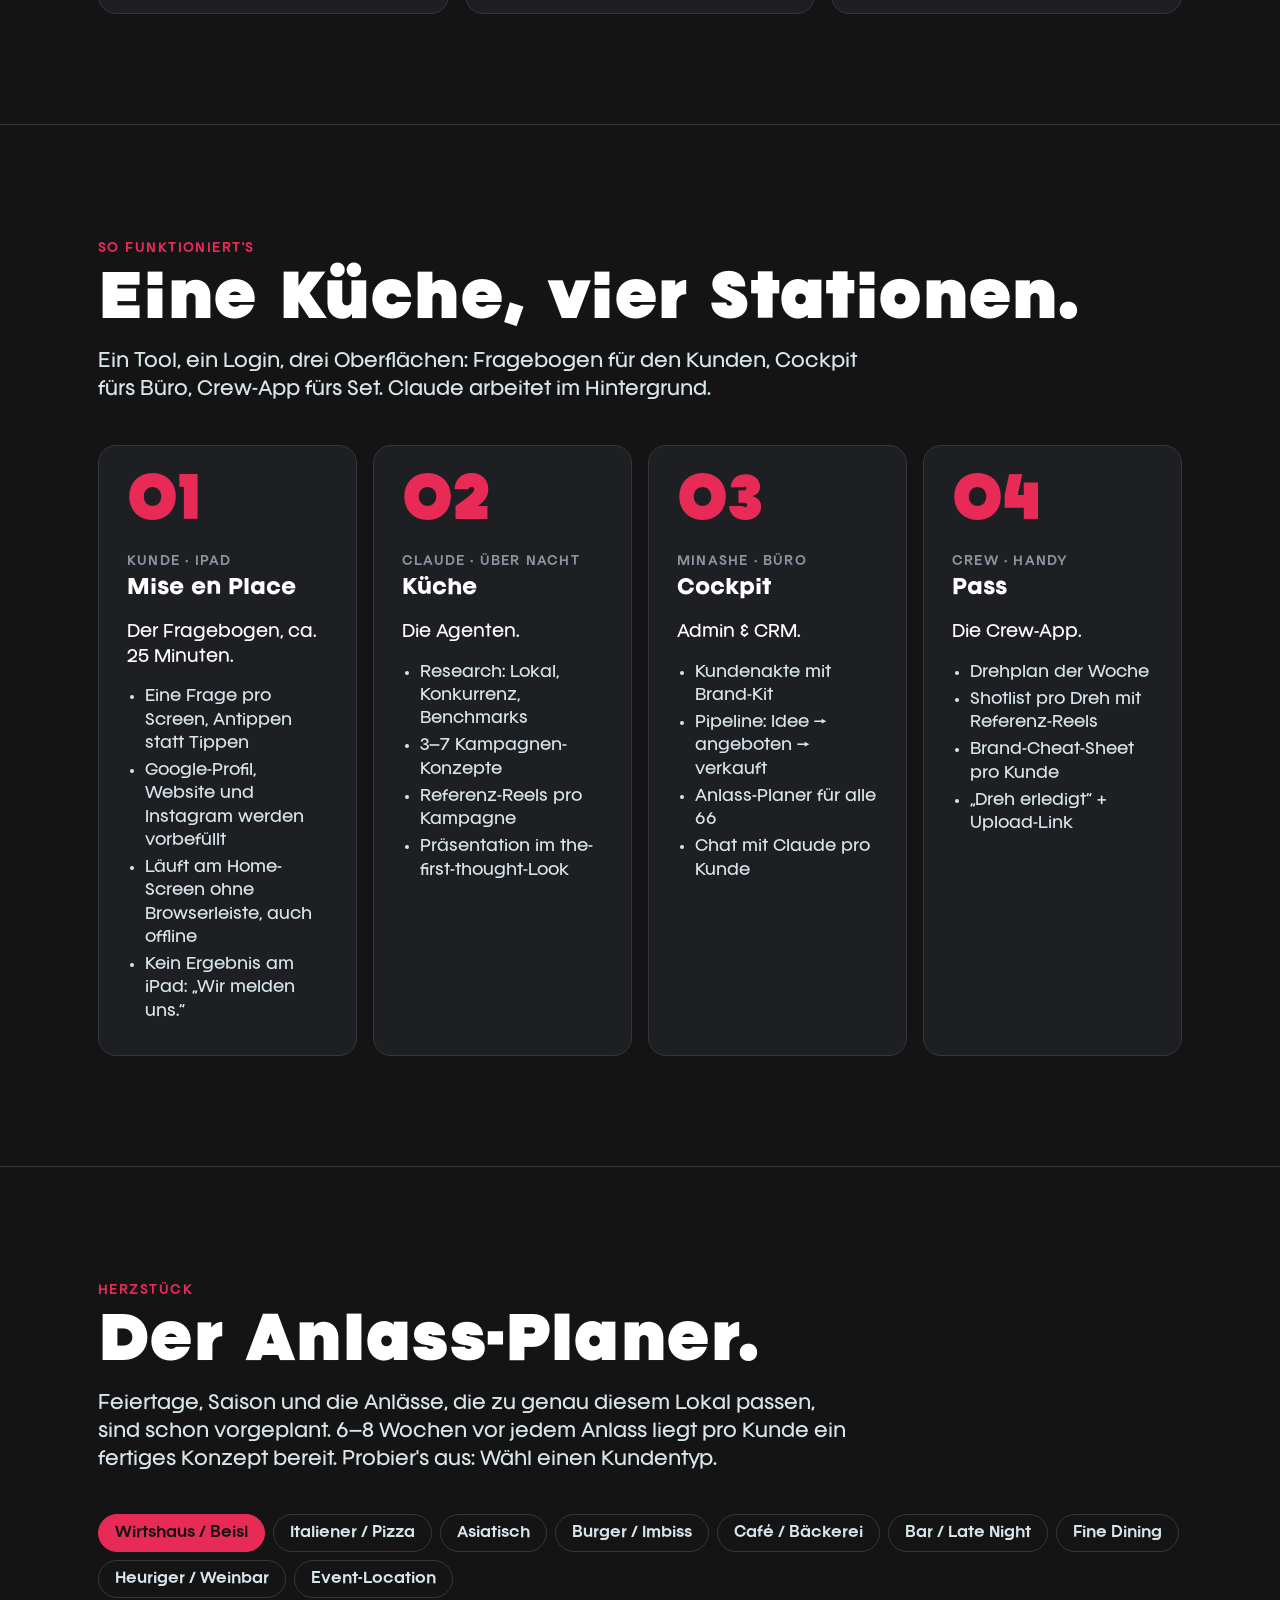
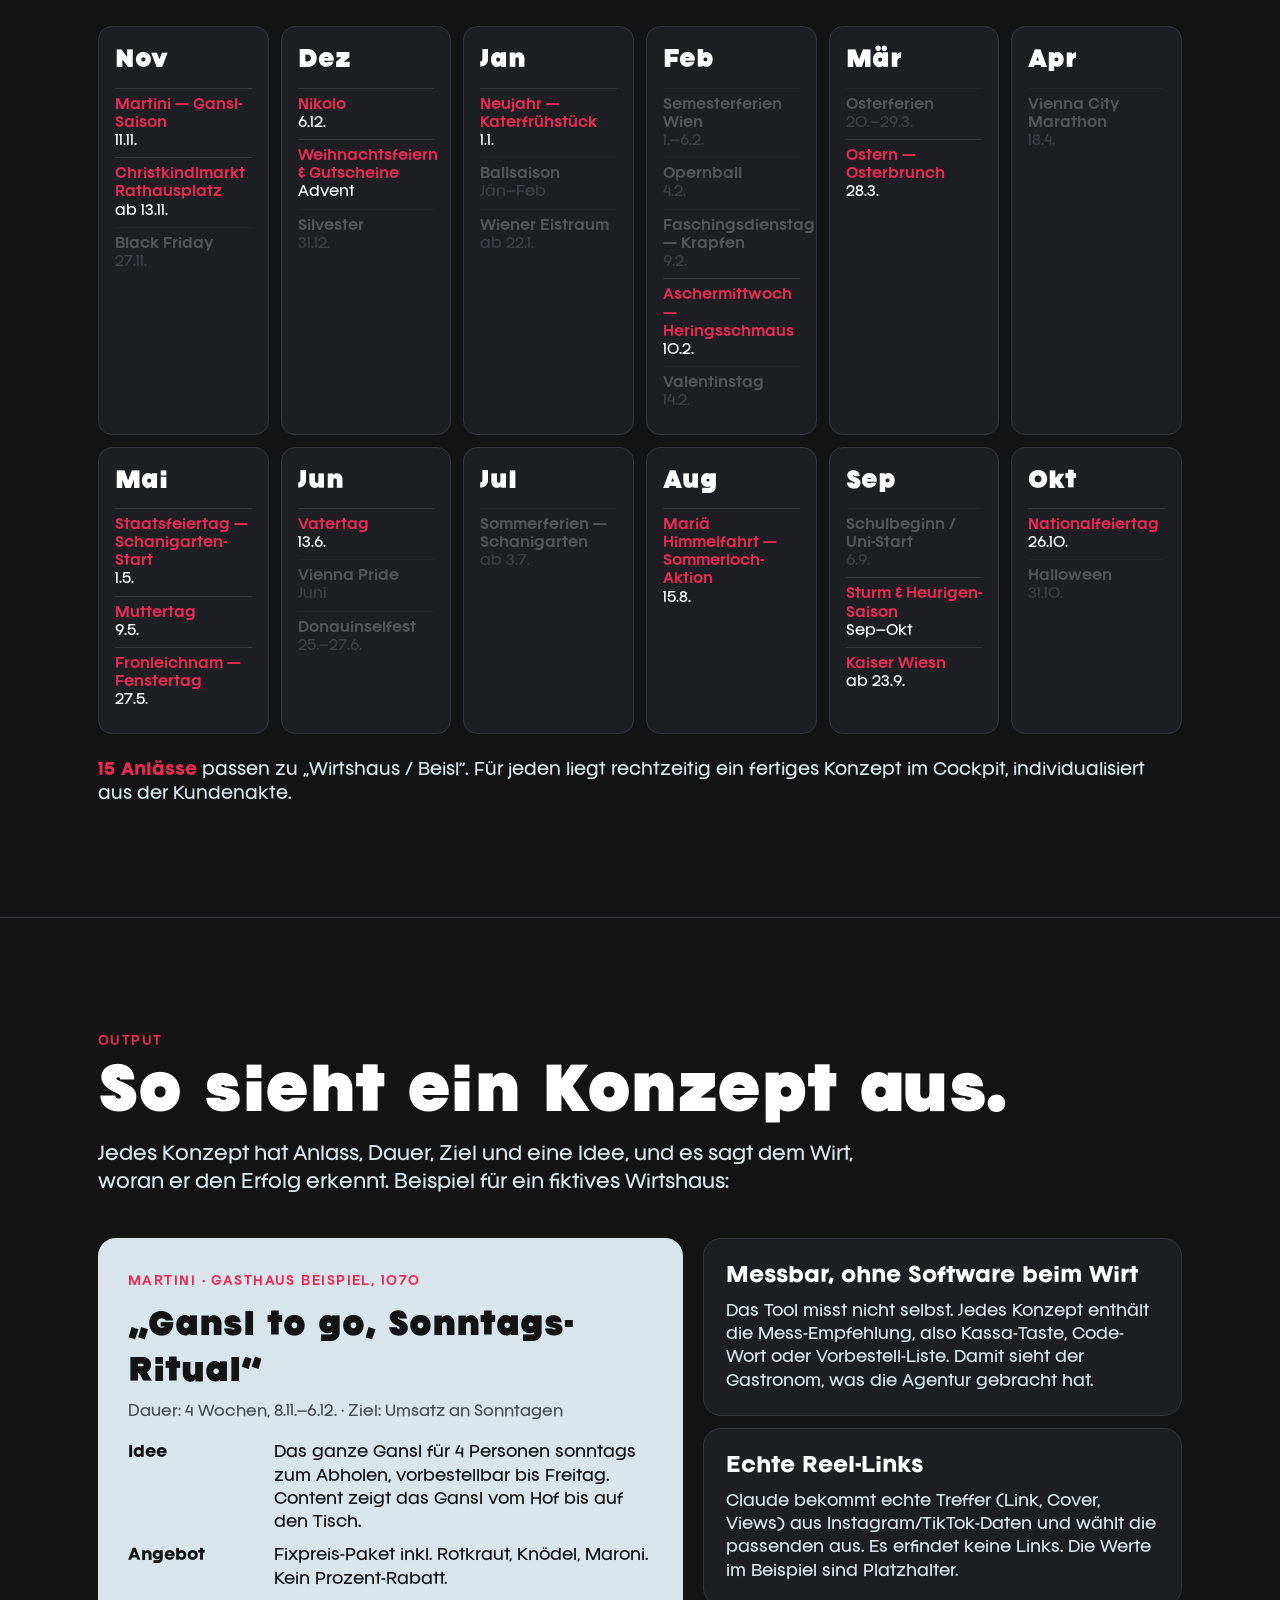
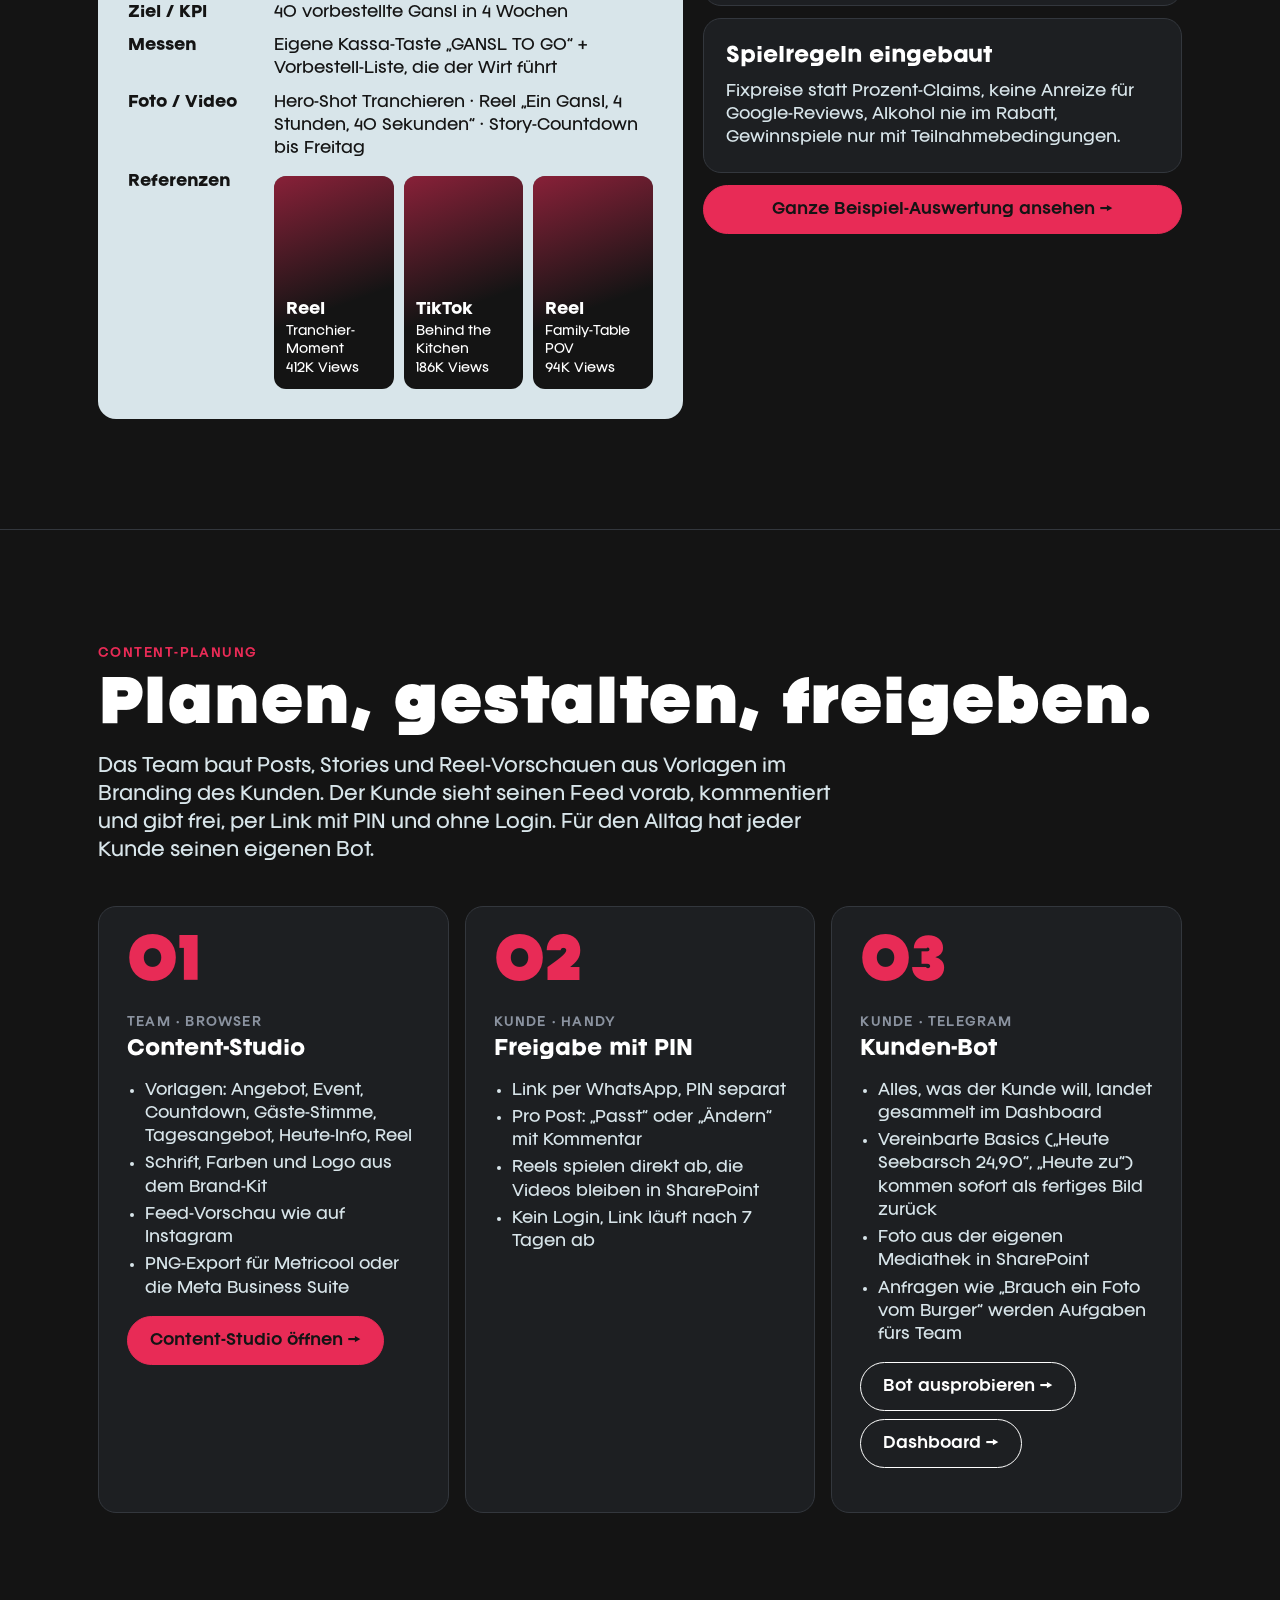
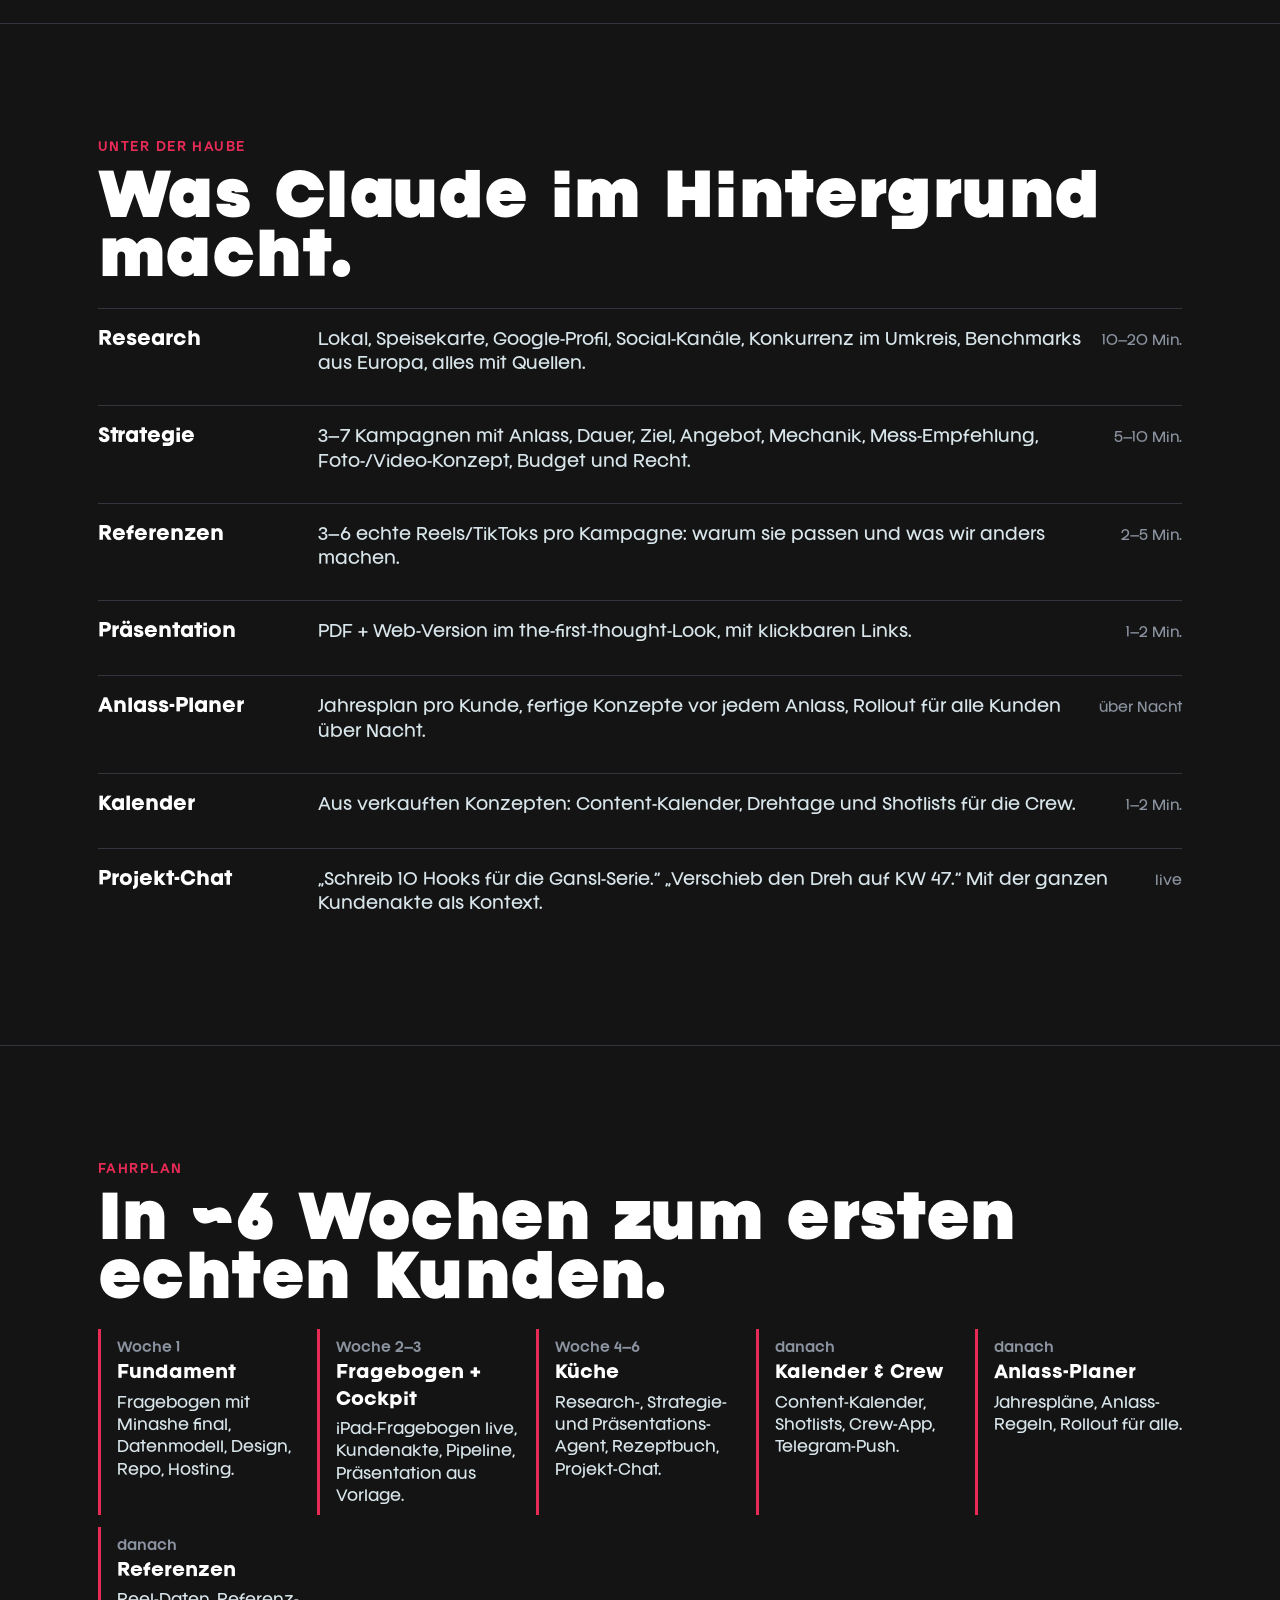
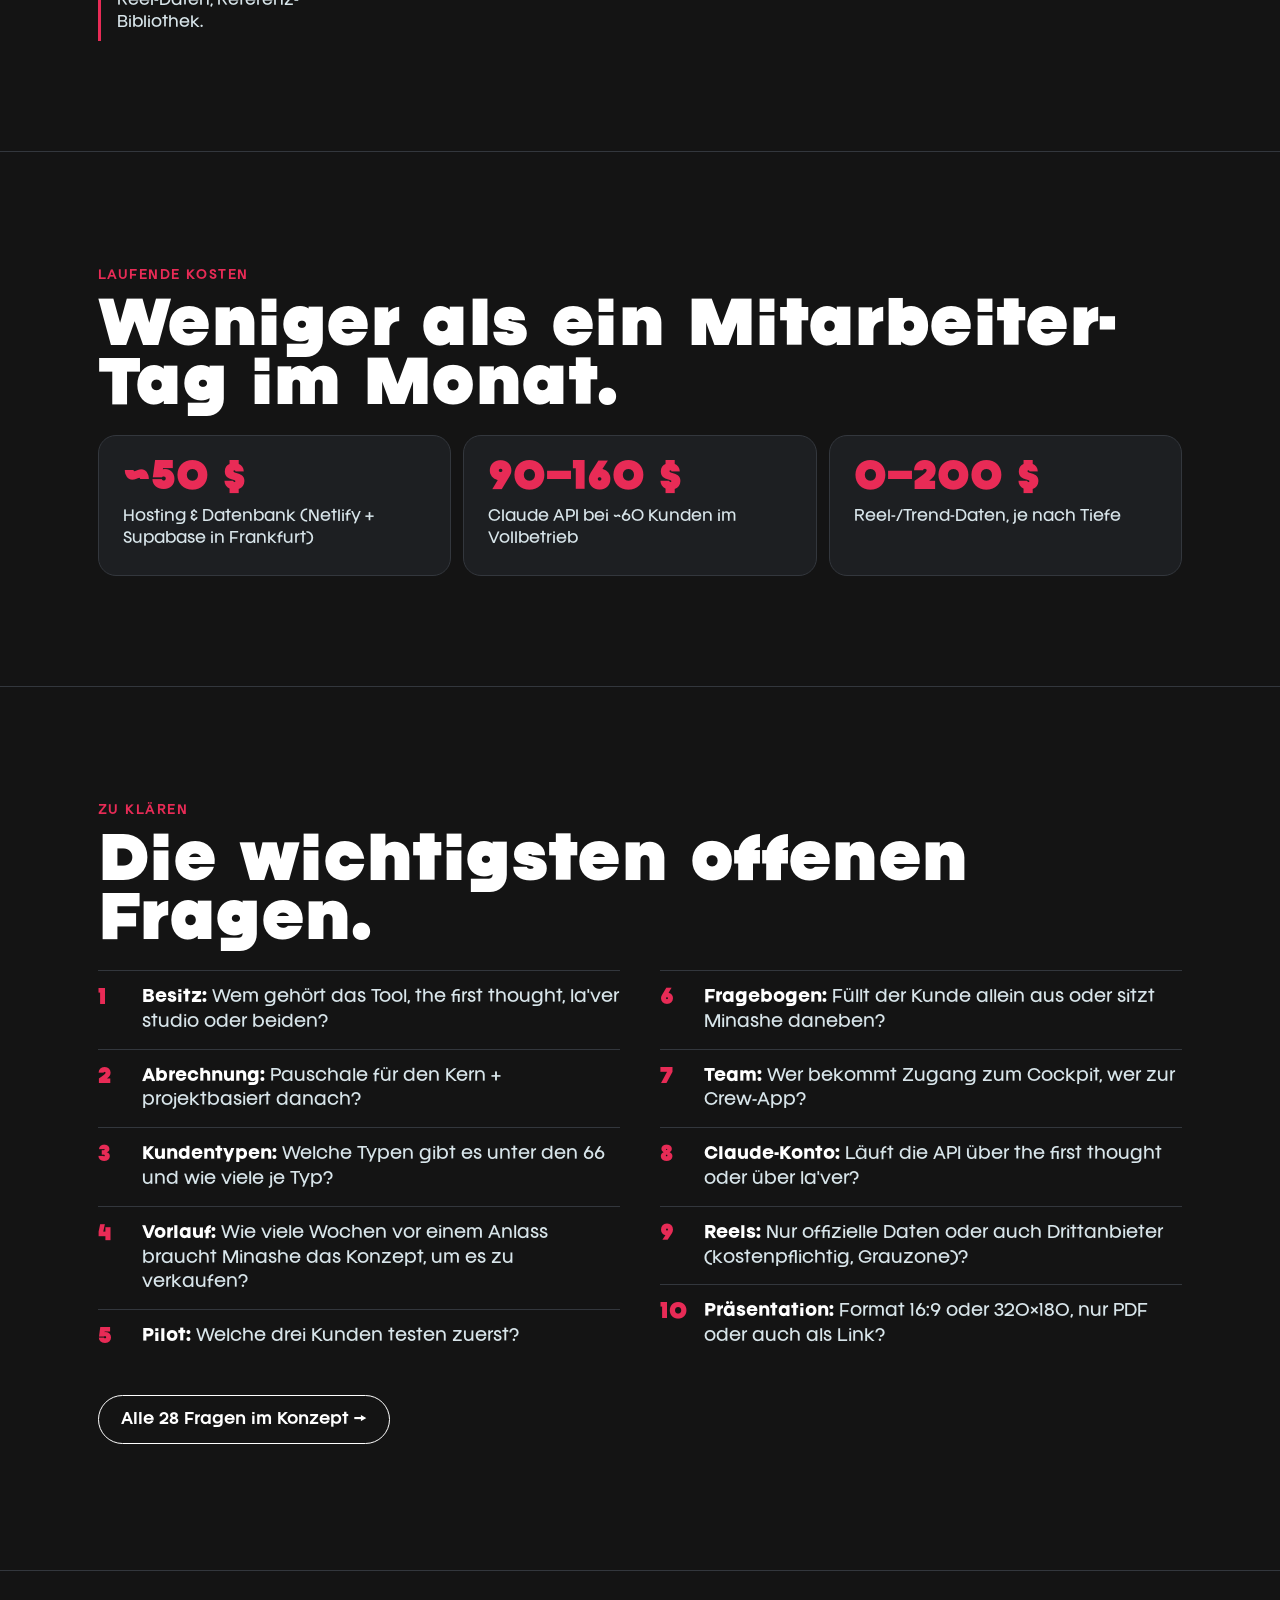
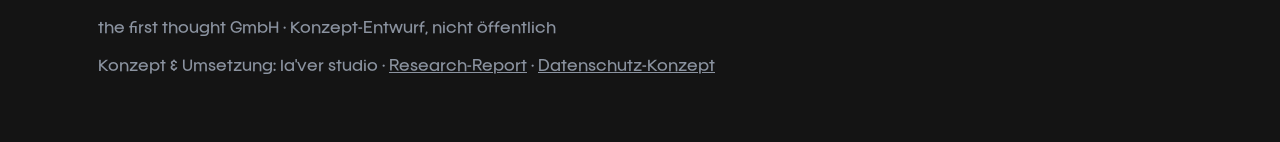
==== commit 65a1d82d: "Menü: kleinere Schrift, kürzere Punkte, „Dashboard“ statt „Anfragen“ Co-Authored-By: Claude Opus 5.5" ====
--- a/index.html
+++ b/index.html
@@ -14,7 +14,7 @@
 <style>
   header.top{position:sticky;top:0;z-index:20;background:rgba(20,20,20,.86);backdrop-filter:blur(10px);-webkit-backdrop-filter:blur(10px);border-bottom:1px solid var(--line)}
   header.top .wrap{display:flex;align-items:center;justify-content:space-between;height:68px;gap:16px}
-  header.top nav{display:flex;gap:22px;font-size:14px;font-weight:600}
+  header.top nav{display:flex;gap:16px;font-size:12.5px;font-weight:600;white-space:nowrap}
   header.top nav a{text-decoration:none;color:var(--mist);opacity:.8}
   header.top nav a:hover{opacity:1;color:var(--pink)}
   .draft{font-size:12px;color:var(--muted);font-weight:600;letter-spacing:.06em;text-transform:uppercase}
@@ -100,7 +100,8 @@
   footer{padding:48px 0 64px;border-top:1px solid var(--line);color:var(--muted);font-size:14px}
   footer .wrap{display:flex;flex-wrap:wrap;justify-content:space-between;gap:16px}
   .menu-btn{display:none;font:600 14px/1 var(--sans);color:var(--paper);background:transparent;border:1.5px solid var(--line);border-radius:999px;padding:10px 16px;cursor:pointer}
-  @media (max-width:760px){
+  @media (max-width:1180px){.draft{display:none}}
+  @media (max-width:980px){
     .draft{display:none}
     .menu-btn{display:inline-flex}
     header.top nav{display:none;position:fixed;top:68px;left:0;right:0;flex-direction:column;gap:0;background:var(--ink);padding:8px var(--gutter) 24px;border-bottom:1px solid var(--line)}
@@ -134,14 +135,14 @@
   <div class="wrap">
     <a href="./" aria-label="Start"><img class="logo" src="assets/img/logo-white.svg" alt="the first thought"></a>
     <nav id="mainnav">
-      <a href="#wie">So funktioniert's</a>
+      <a href="#wie">Ablauf</a>
       <a href="#anlaesse">Anlass-Planer</a>
-      <a href="auswertung/">Beispiel-Auswertung</a>
-      <a href="content/">Content &amp; Freigabe</a>
+      <a href="auswertung/">Auswertung</a>
+      <a href="content/">Content</a>
       <a href="bot/">Kunden-Bot</a>
-      <a href="anfragen/">Anfragen</a>
+      <a href="anfragen/">Dashboard</a>
       <a href="datenschutz/">Datenschutz</a>
-      <a href="#fragen">Offene Fragen</a>
+      <a href="#fragen">Fragen</a>
       <a href="fragebogen/">iPad-Demo</a>
     </nav>
     <span class="draft">Entwurf · 23.10.2026</span>
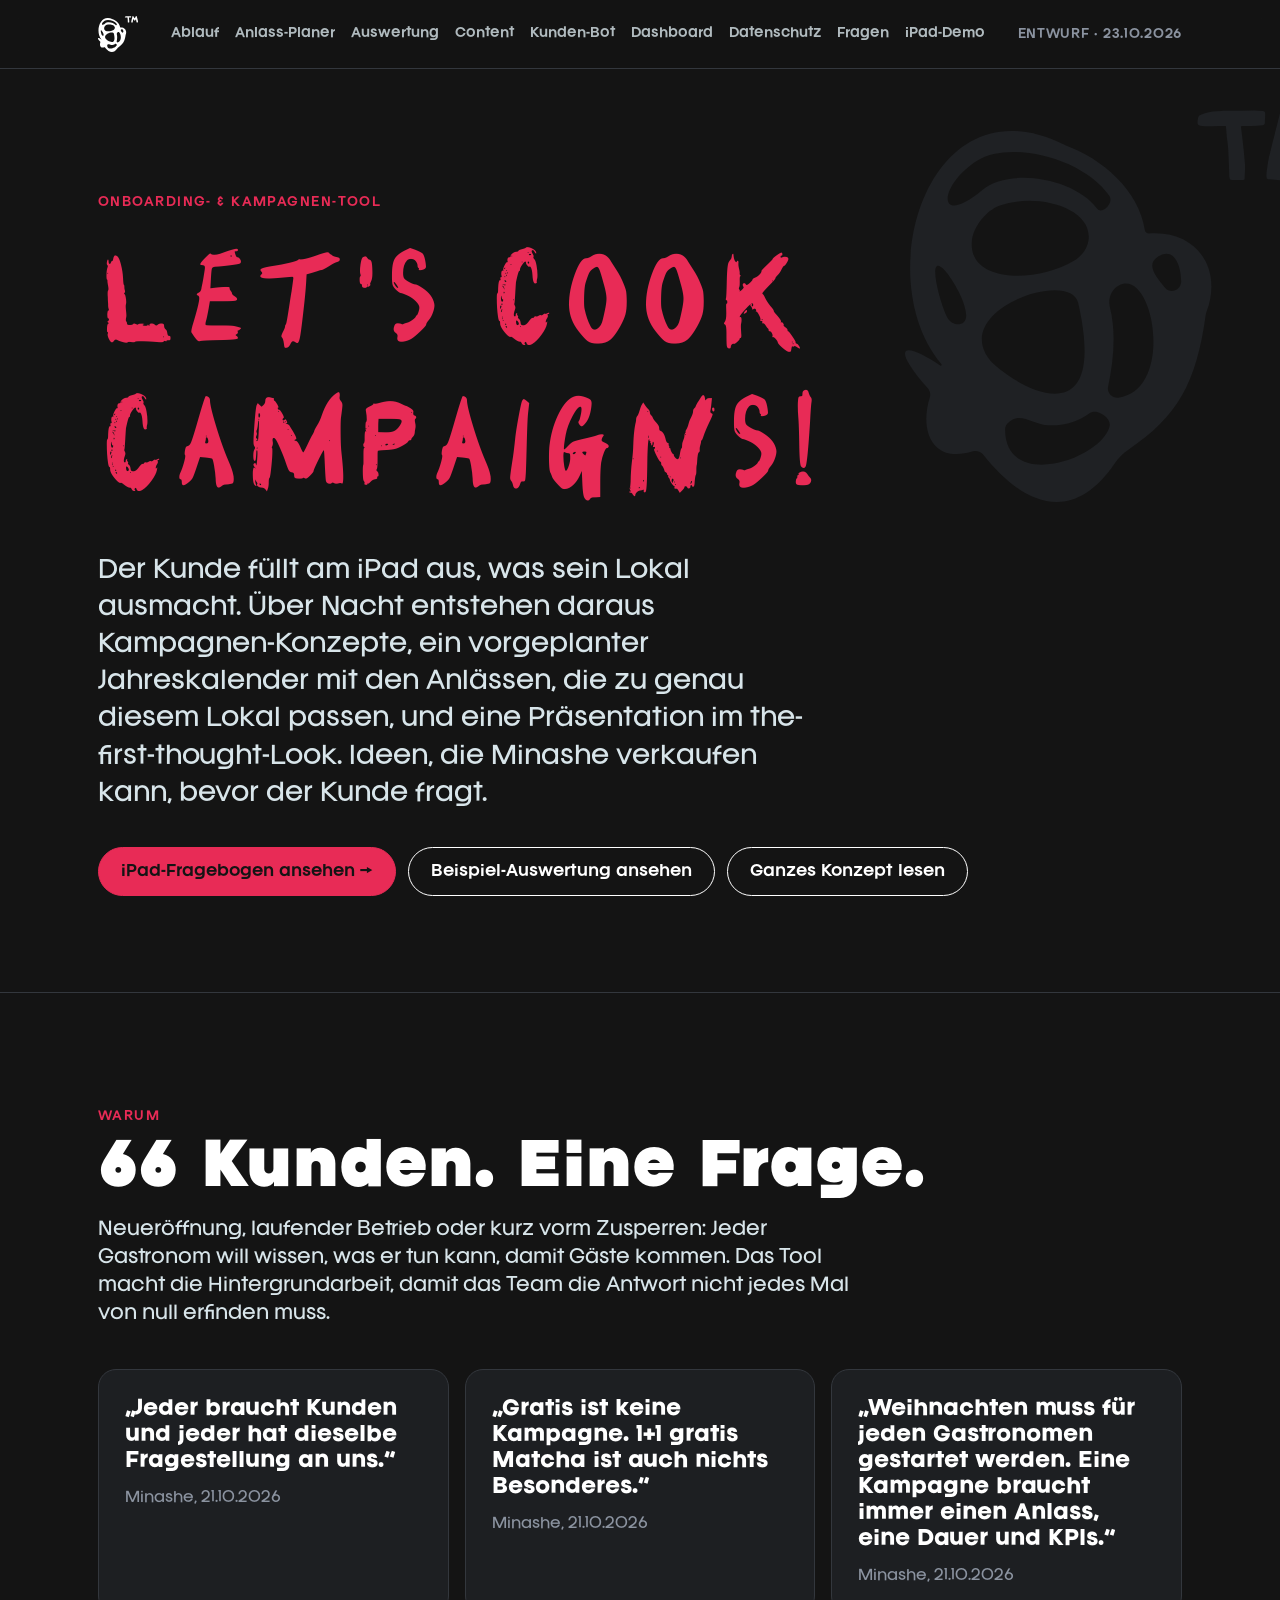
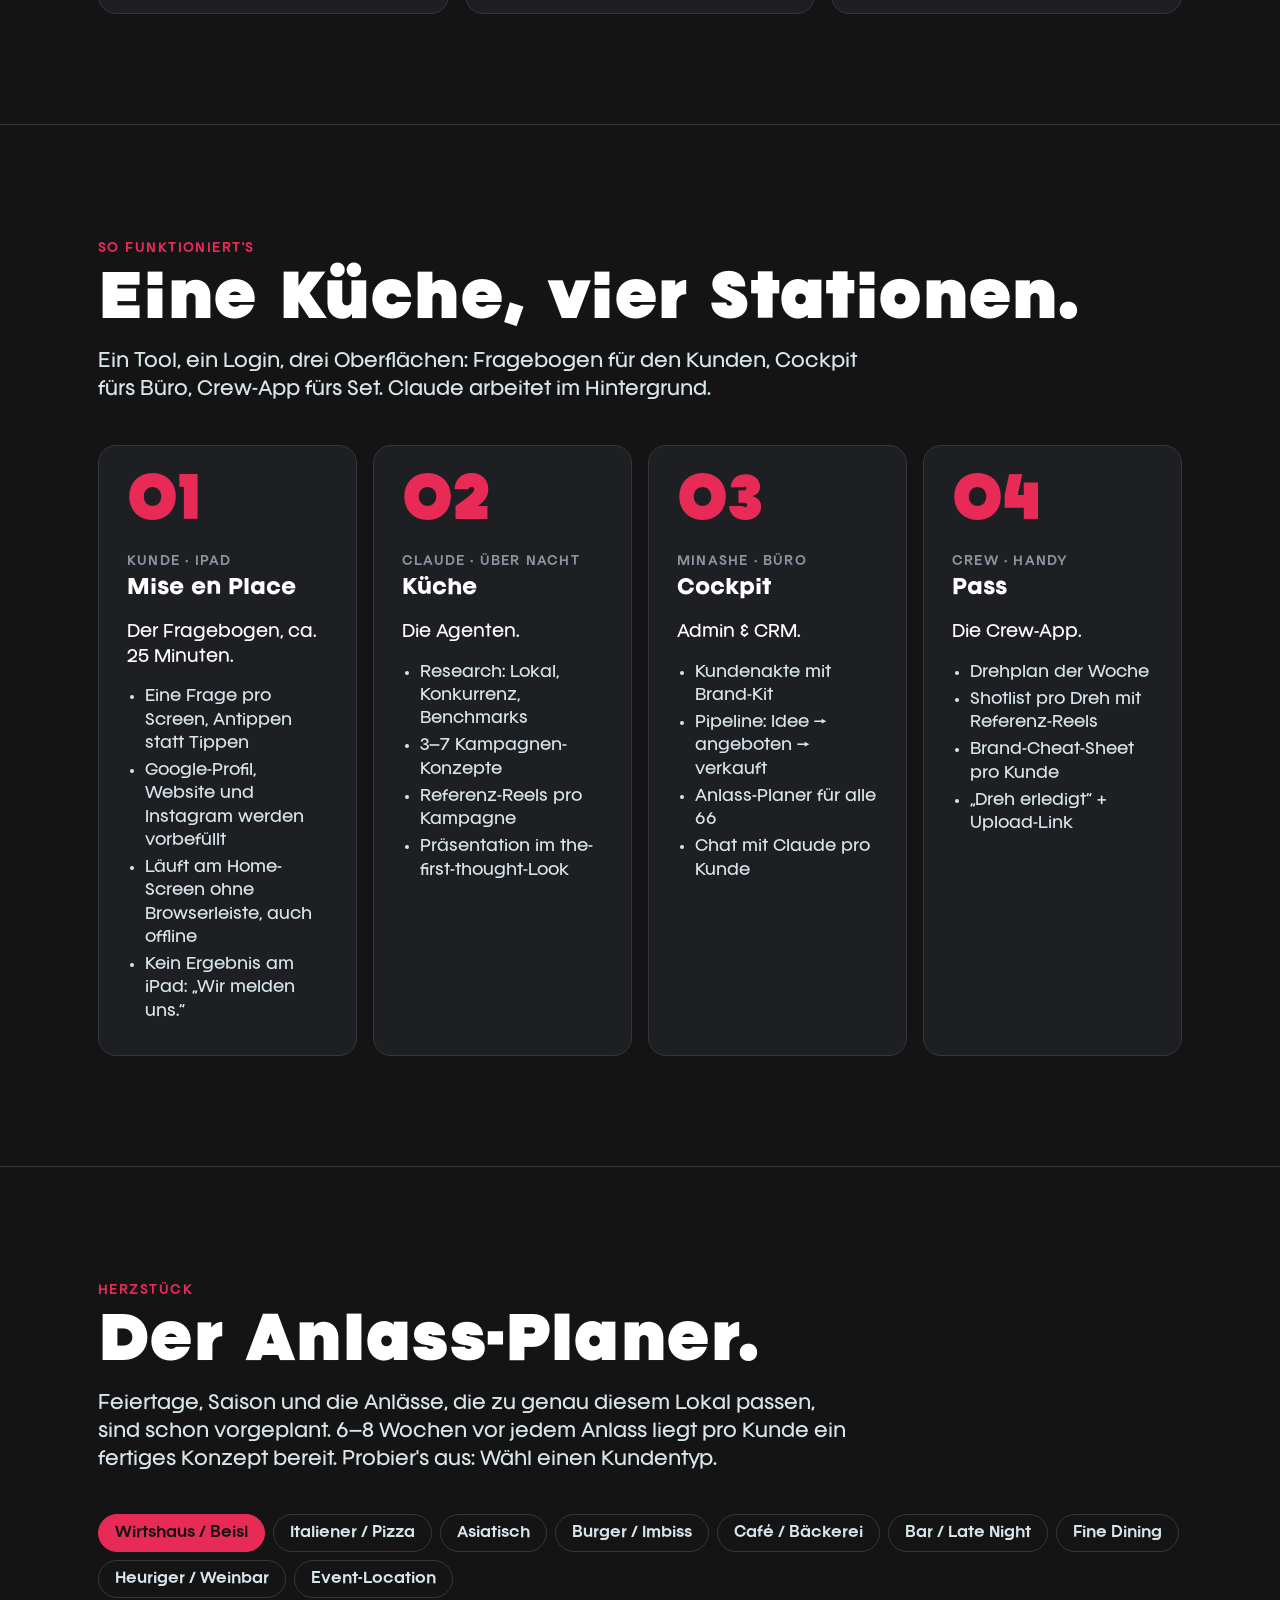
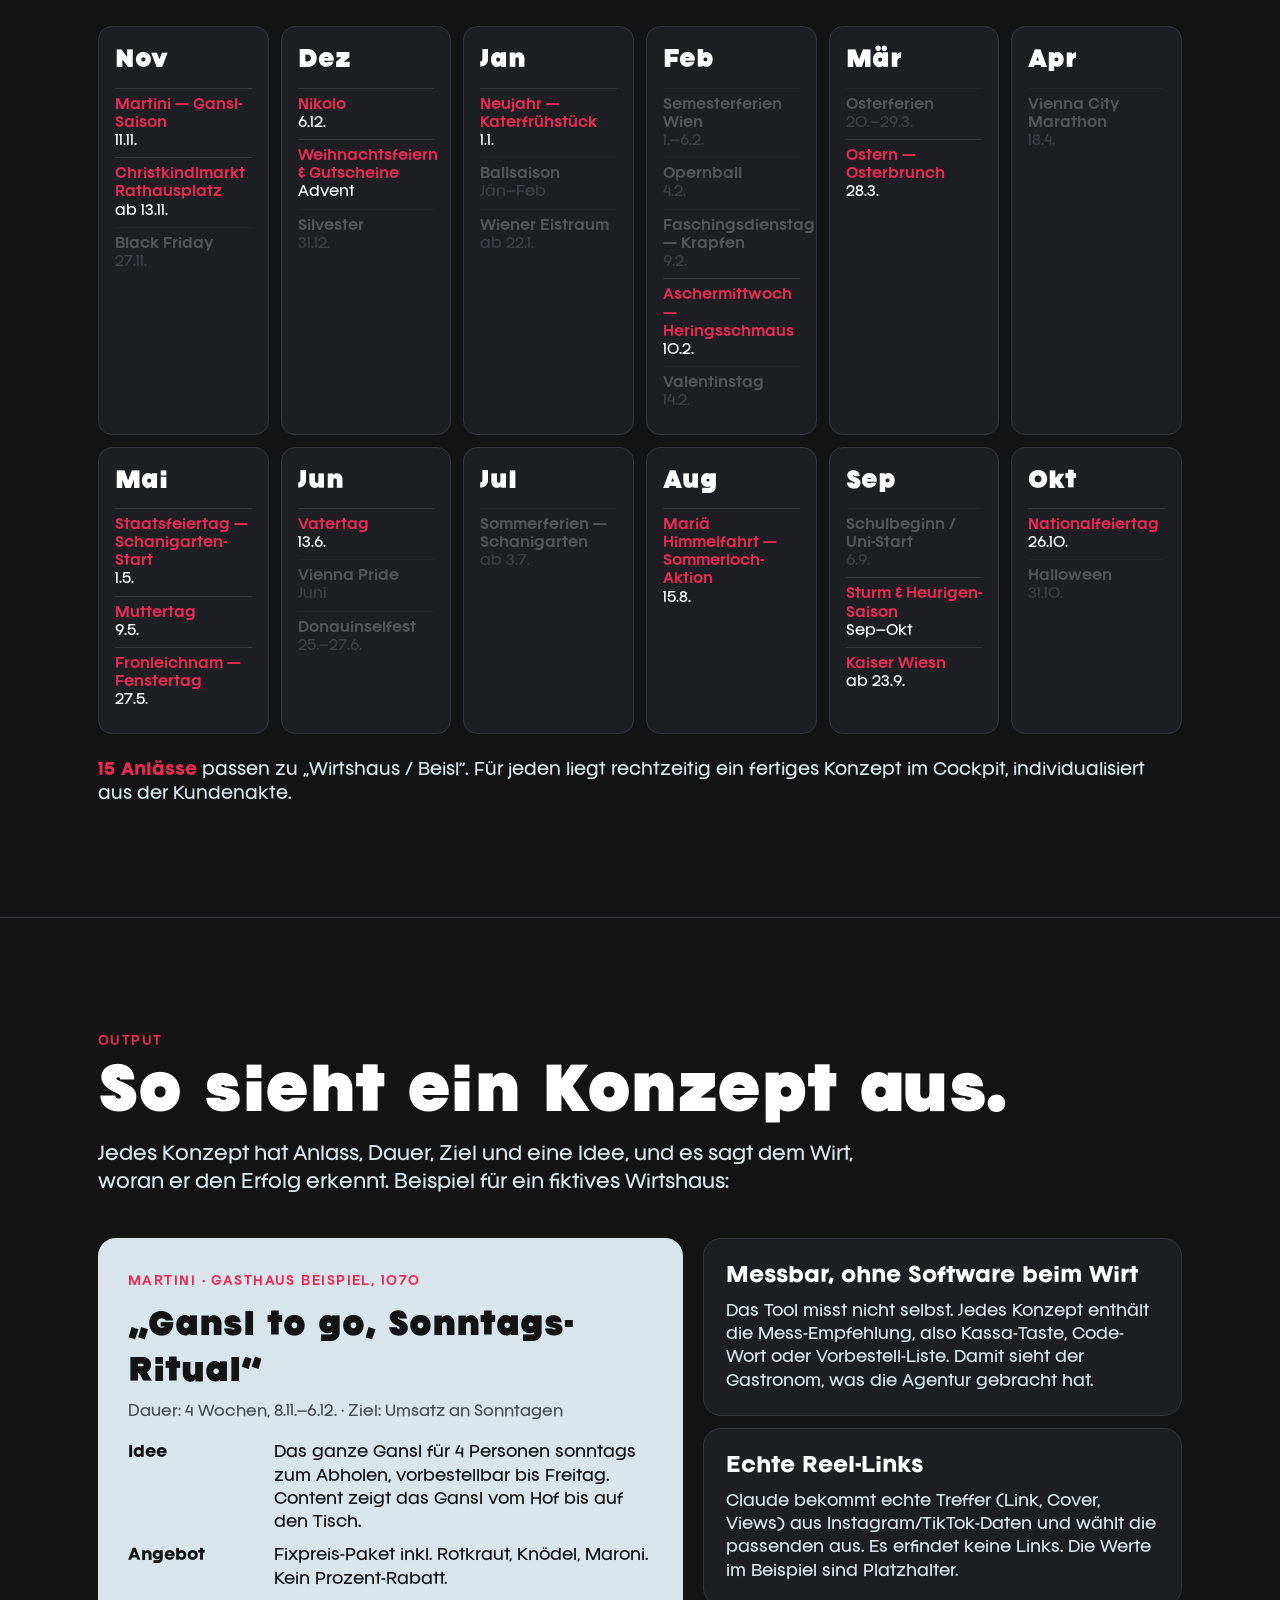
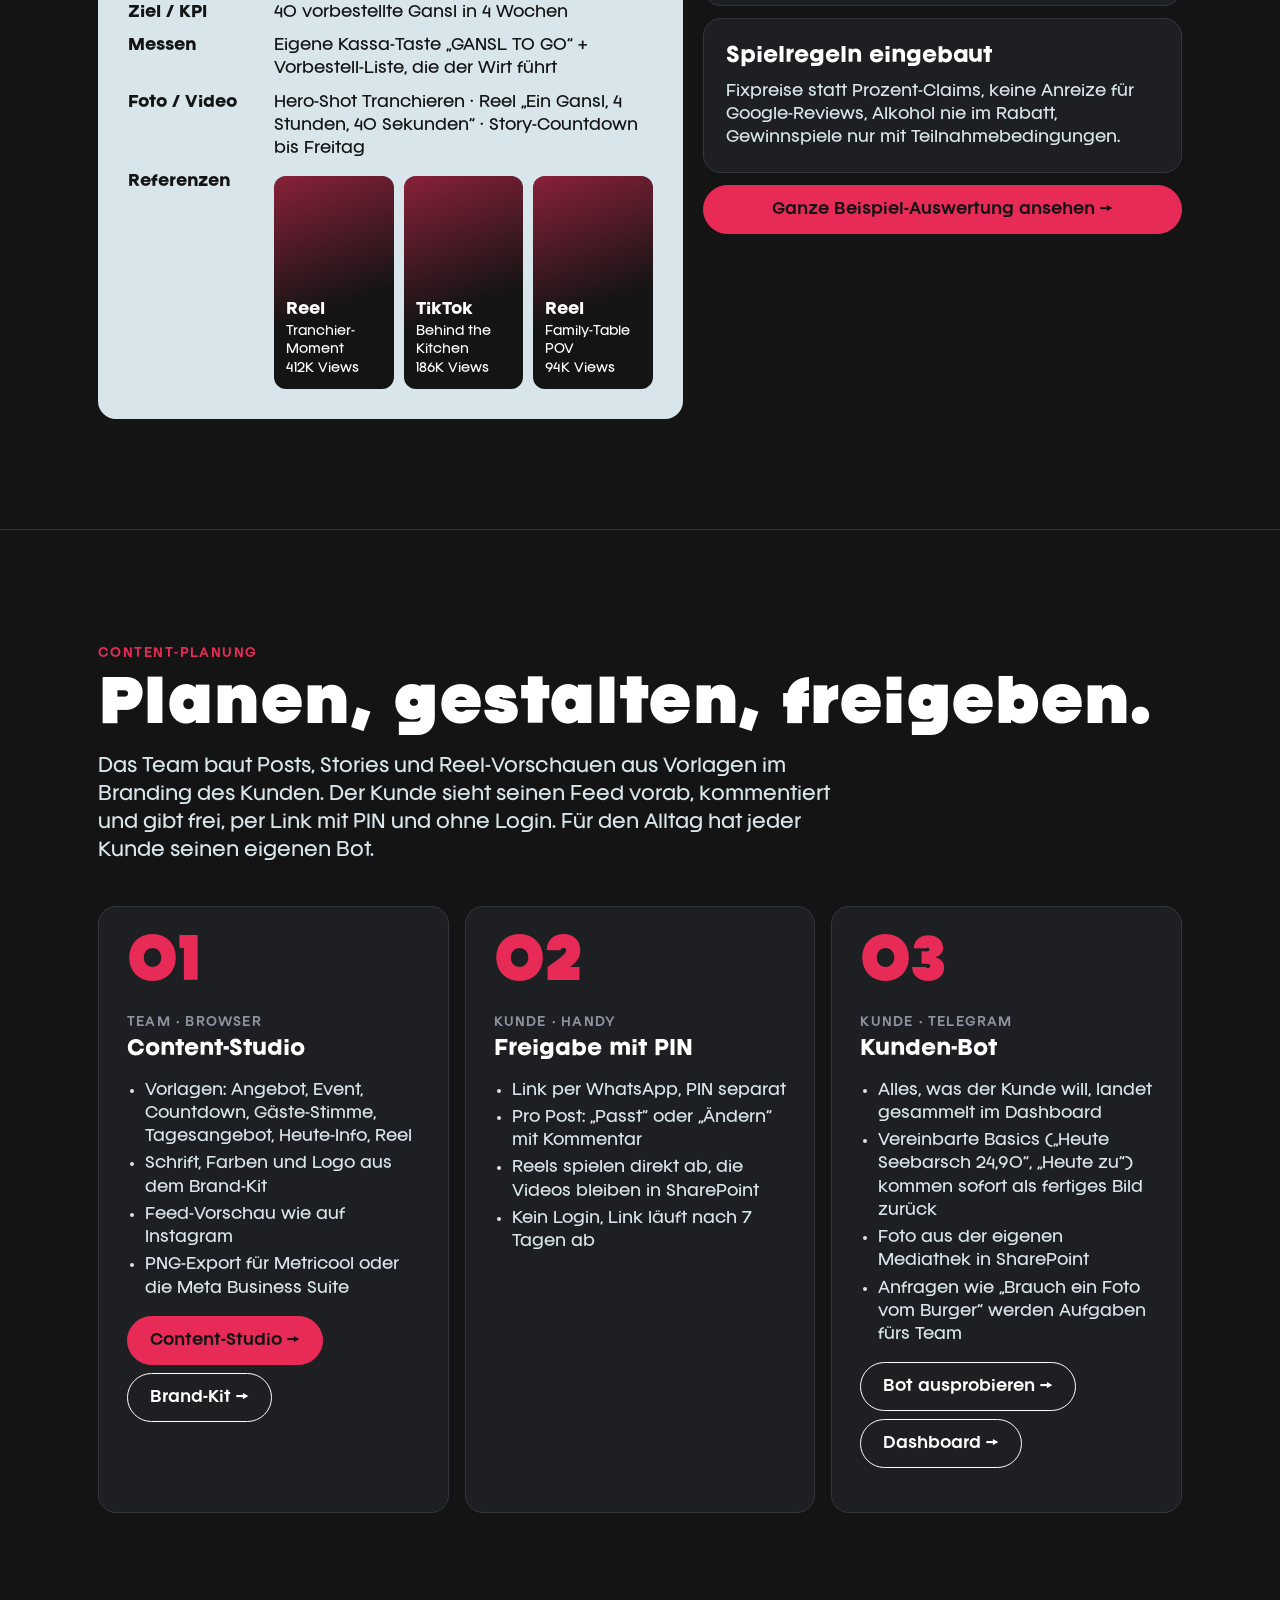
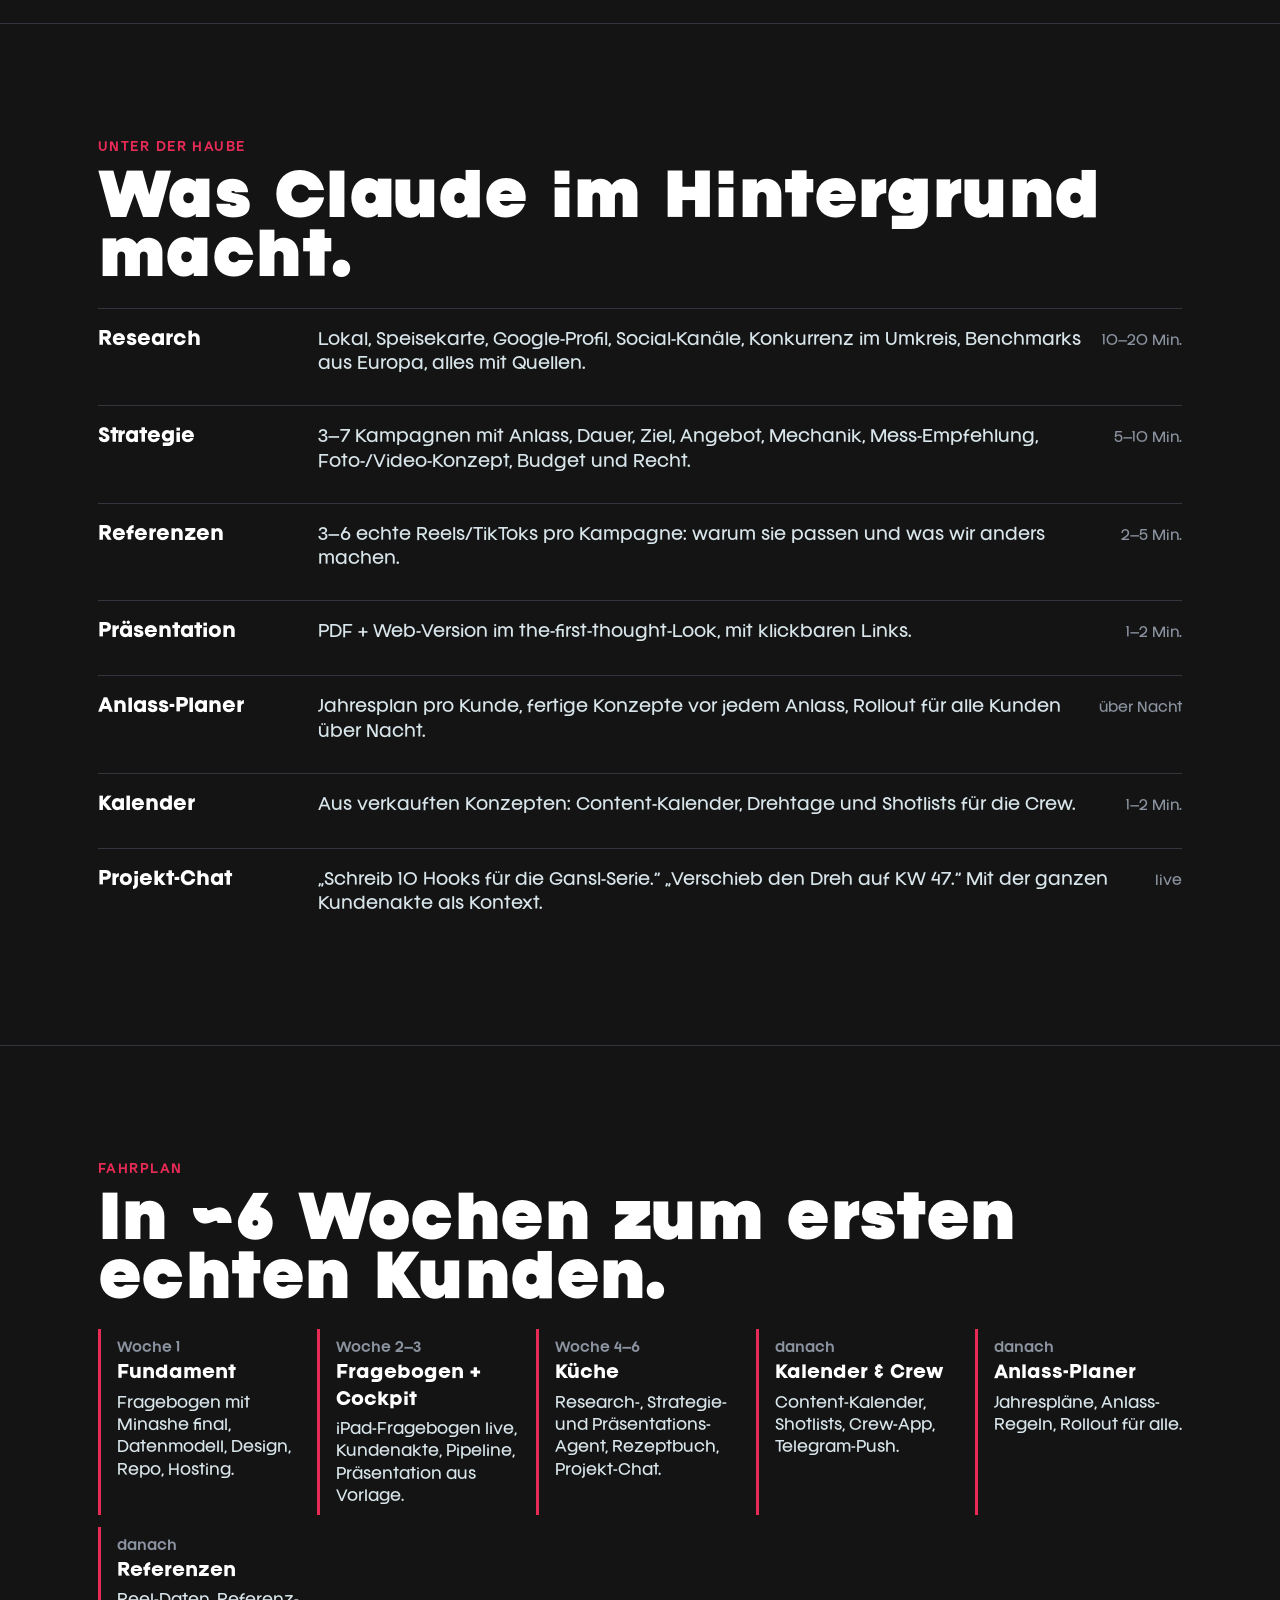
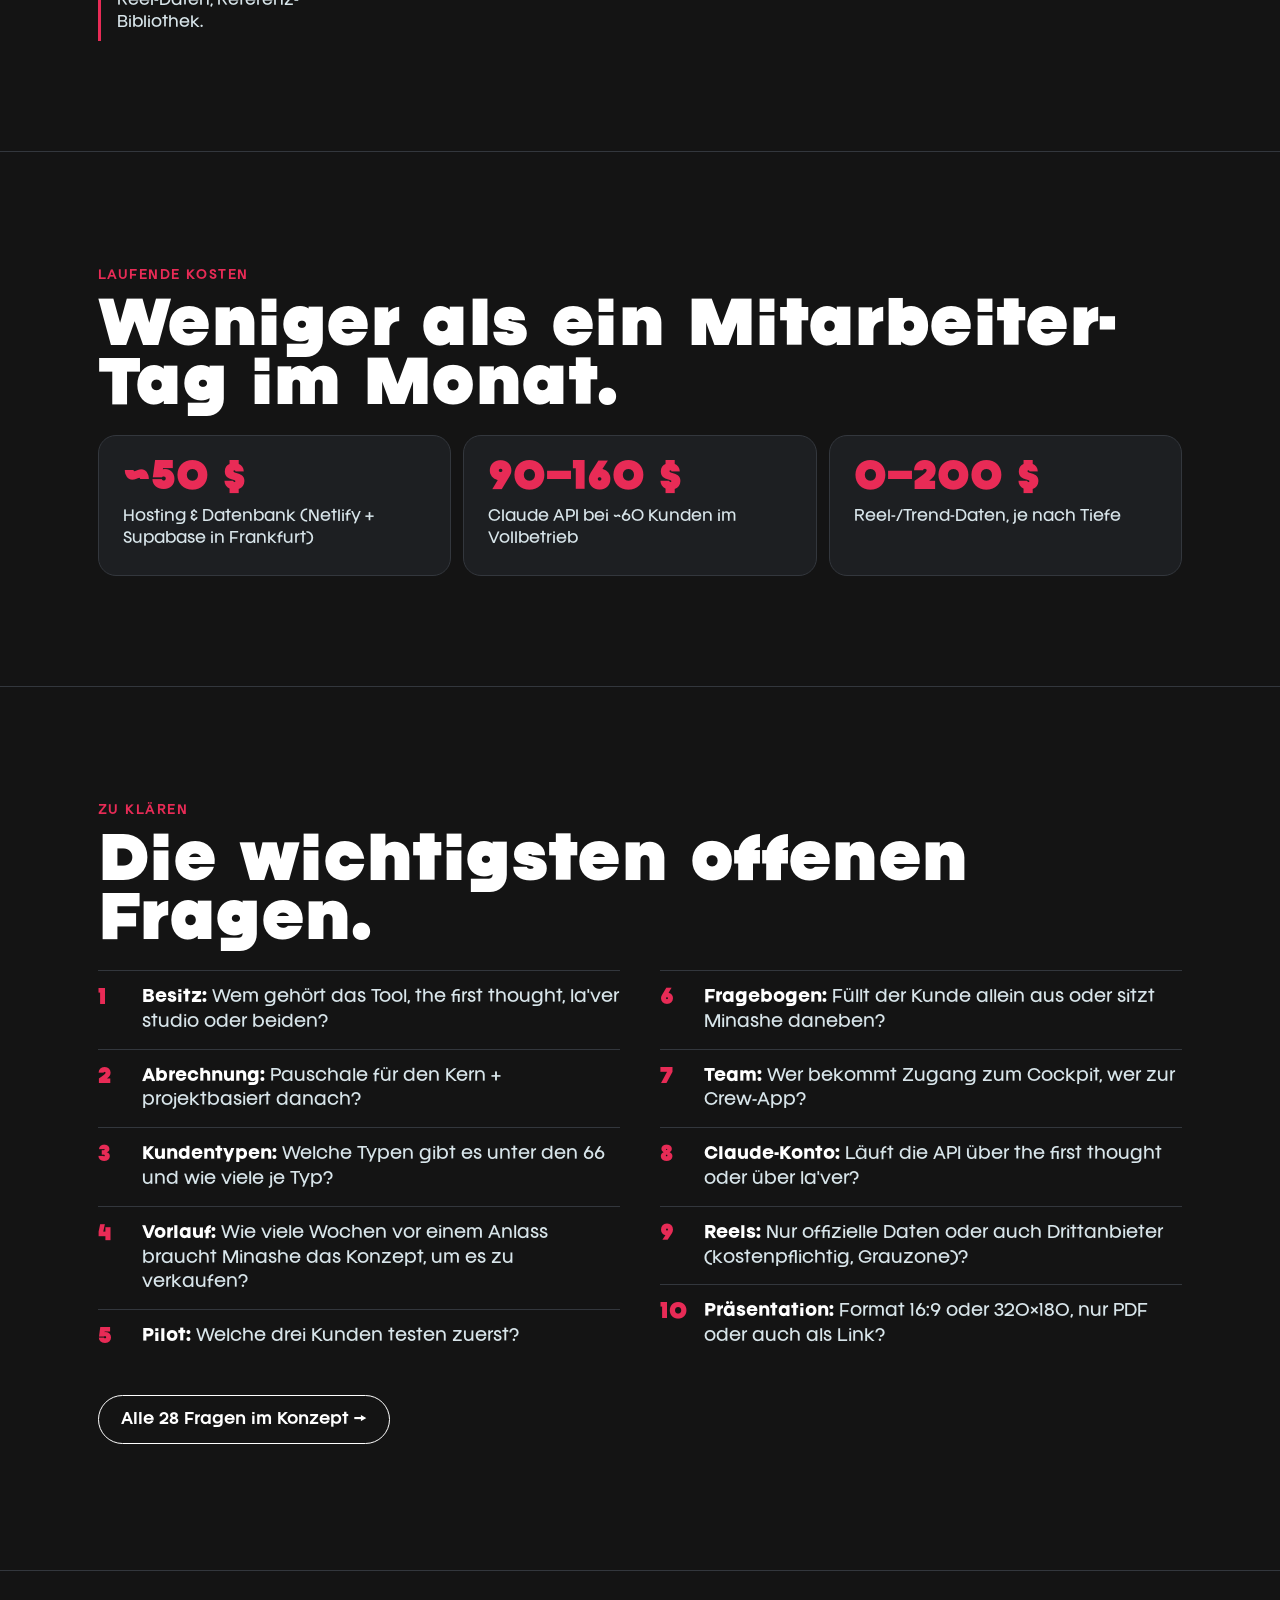
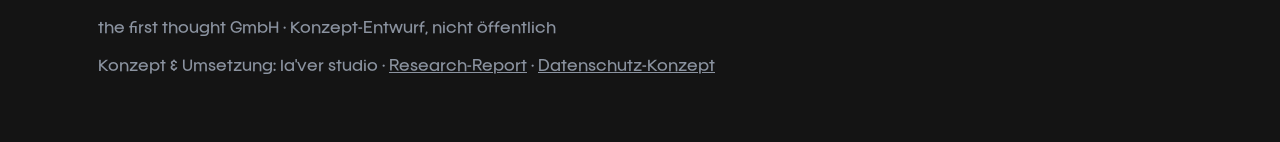
==== commit 6c12175c: "Brand-Kit-Editor, Adriano als Beispielkunde, Kundenliste und „Heute dringend“ - /brandkit/: Logo (SV" ====
--- a/index.html
+++ b/index.html
@@ -238,7 +238,7 @@
       <h2>Planen, gestalten, freigeben.</h2>
       <p class="sub">Das Team baut Posts, Stories und Reel-Vorschauen aus Vorlagen im Branding des Kunden. Der Kunde sieht seinen Feed vorab, kommentiert und gibt frei, per Link mit PIN und ohne Login. Für den Alltag hat jeder Kunde seinen eigenen Bot.</p>
       <div class="stations">
-        <div class="station"><span class="who">Team · Browser</span><h3>Content-Studio</h3><ul><li>Vorlagen: Angebot, Event, Countdown, Gäste-Stimme, Tagesangebot, Heute-Info, Reel</li><li>Schrift, Farben und Logo aus dem Brand-Kit</li><li>Feed-Vorschau wie auf Instagram</li><li>PNG-Export für Metricool oder die Meta Business Suite</li></ul><p style="margin-top:16px"><a class="btn btn--pink" href="content/">Content-Studio öffnen →</a></p></div>
+        <div class="station"><span class="who">Team · Browser</span><h3>Content-Studio</h3><ul><li>Vorlagen: Angebot, Event, Countdown, Gäste-Stimme, Tagesangebot, Heute-Info, Reel</li><li>Schrift, Farben und Logo aus dem Brand-Kit</li><li>Feed-Vorschau wie auf Instagram</li><li>PNG-Export für Metricool oder die Meta Business Suite</li></ul><p style="margin-top:16px;display:flex;gap:8px;flex-wrap:wrap"><a class="btn btn--pink" href="content/?k=adriano">Content-Studio →</a><a class="btn" href="brandkit/?k=adriano">Brand-Kit →</a></p></div>
         <div class="station"><span class="who">Kunde · Handy</span><h3>Freigabe mit PIN</h3><ul><li>Link per WhatsApp, PIN separat</li><li>Pro Post: „Passt“ oder „Ändern“ mit Kommentar</li><li>Reels spielen direkt ab, die Videos bleiben in SharePoint</li><li>Kein Login, Link läuft nach 7 Tagen ab</li></ul></div>
         <div class="station"><span class="who">Kunde · Telegram</span><h3>Kunden-Bot</h3><ul><li>Alles, was der Kunde will, landet gesammelt im Dashboard</li><li>Vereinbarte Basics („Heute Seebarsch 24,90“, „Heute zu“) kommen sofort als fertiges Bild zurück</li><li>Foto aus der eigenen Mediathek in SharePoint</li><li>Anfragen wie „Brauch ein Foto vom Burger“ werden Aufgaben fürs Team</li></ul><p style="margin-top:16px;display:flex;gap:8px;flex-wrap:wrap"><a class="btn" href="bot/">Bot ausprobieren →</a><a class="btn" href="anfragen/">Dashboard →</a></p></div>
       </div>
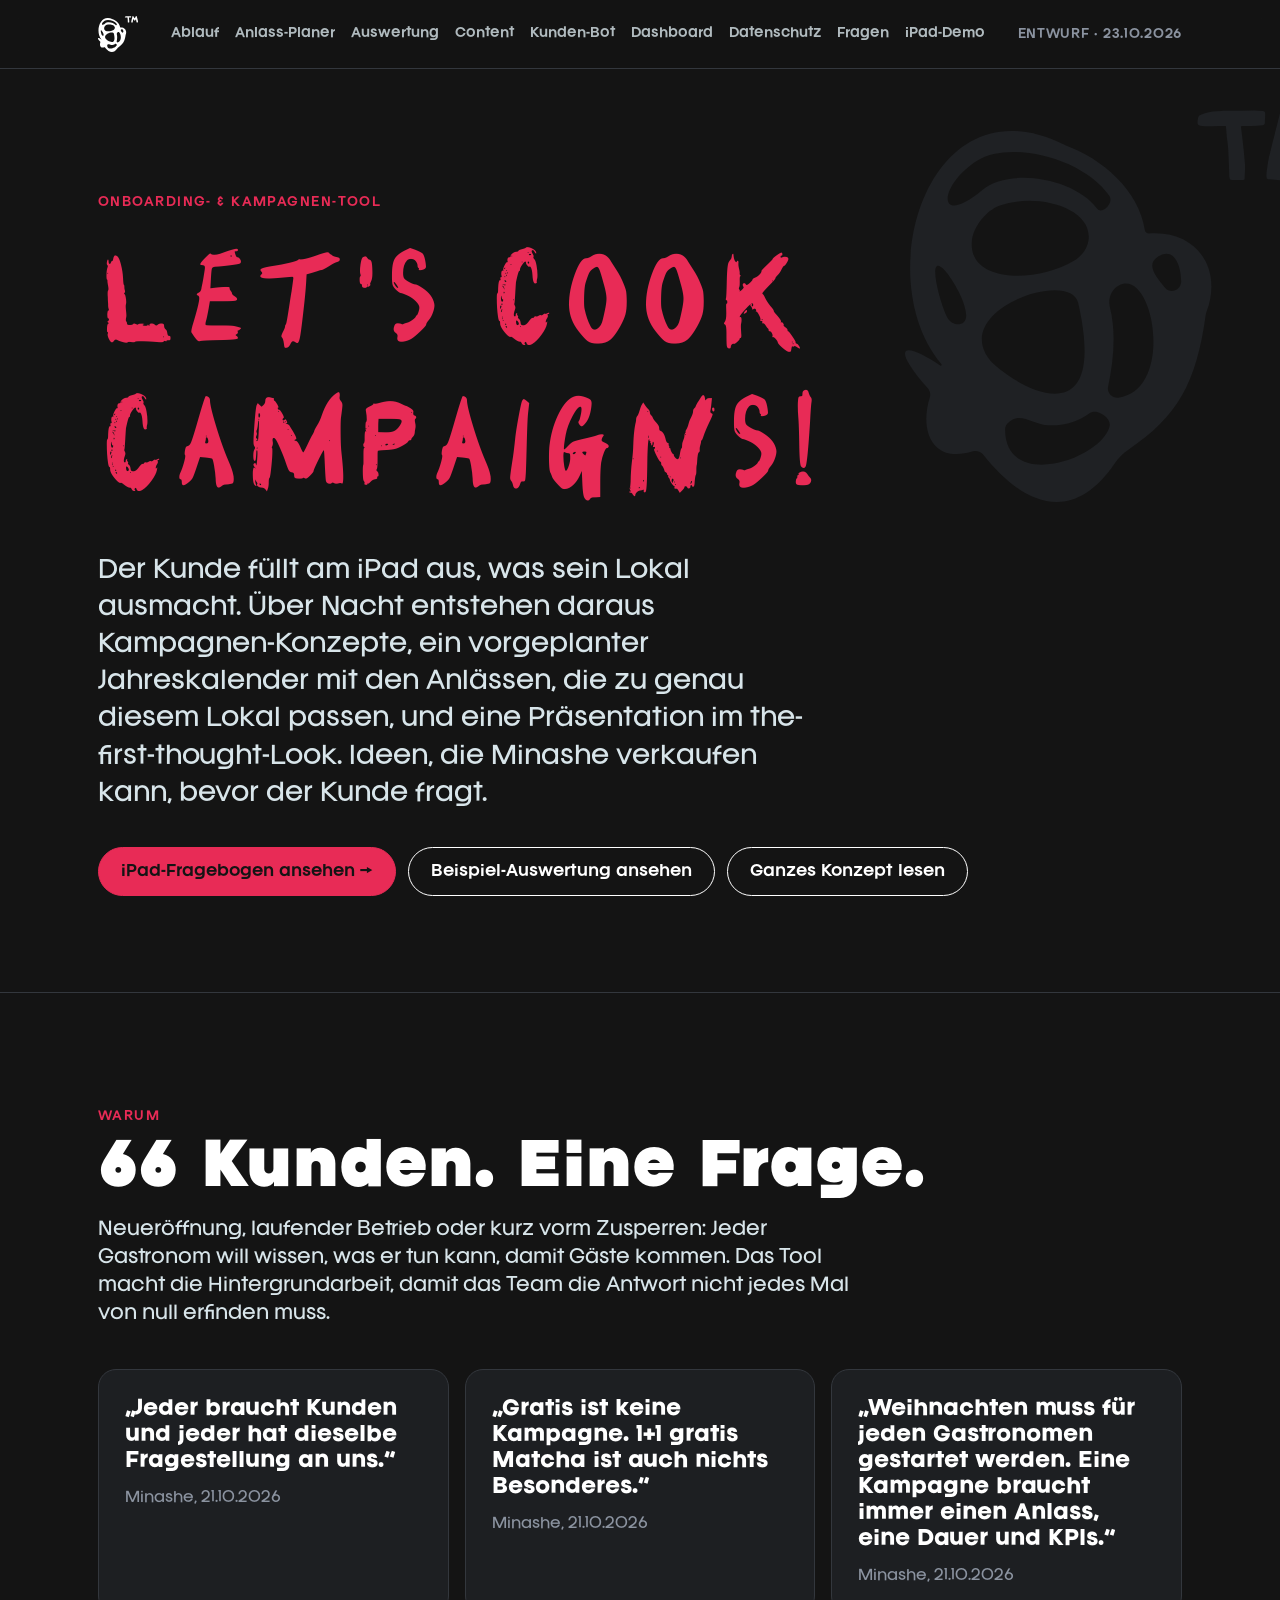
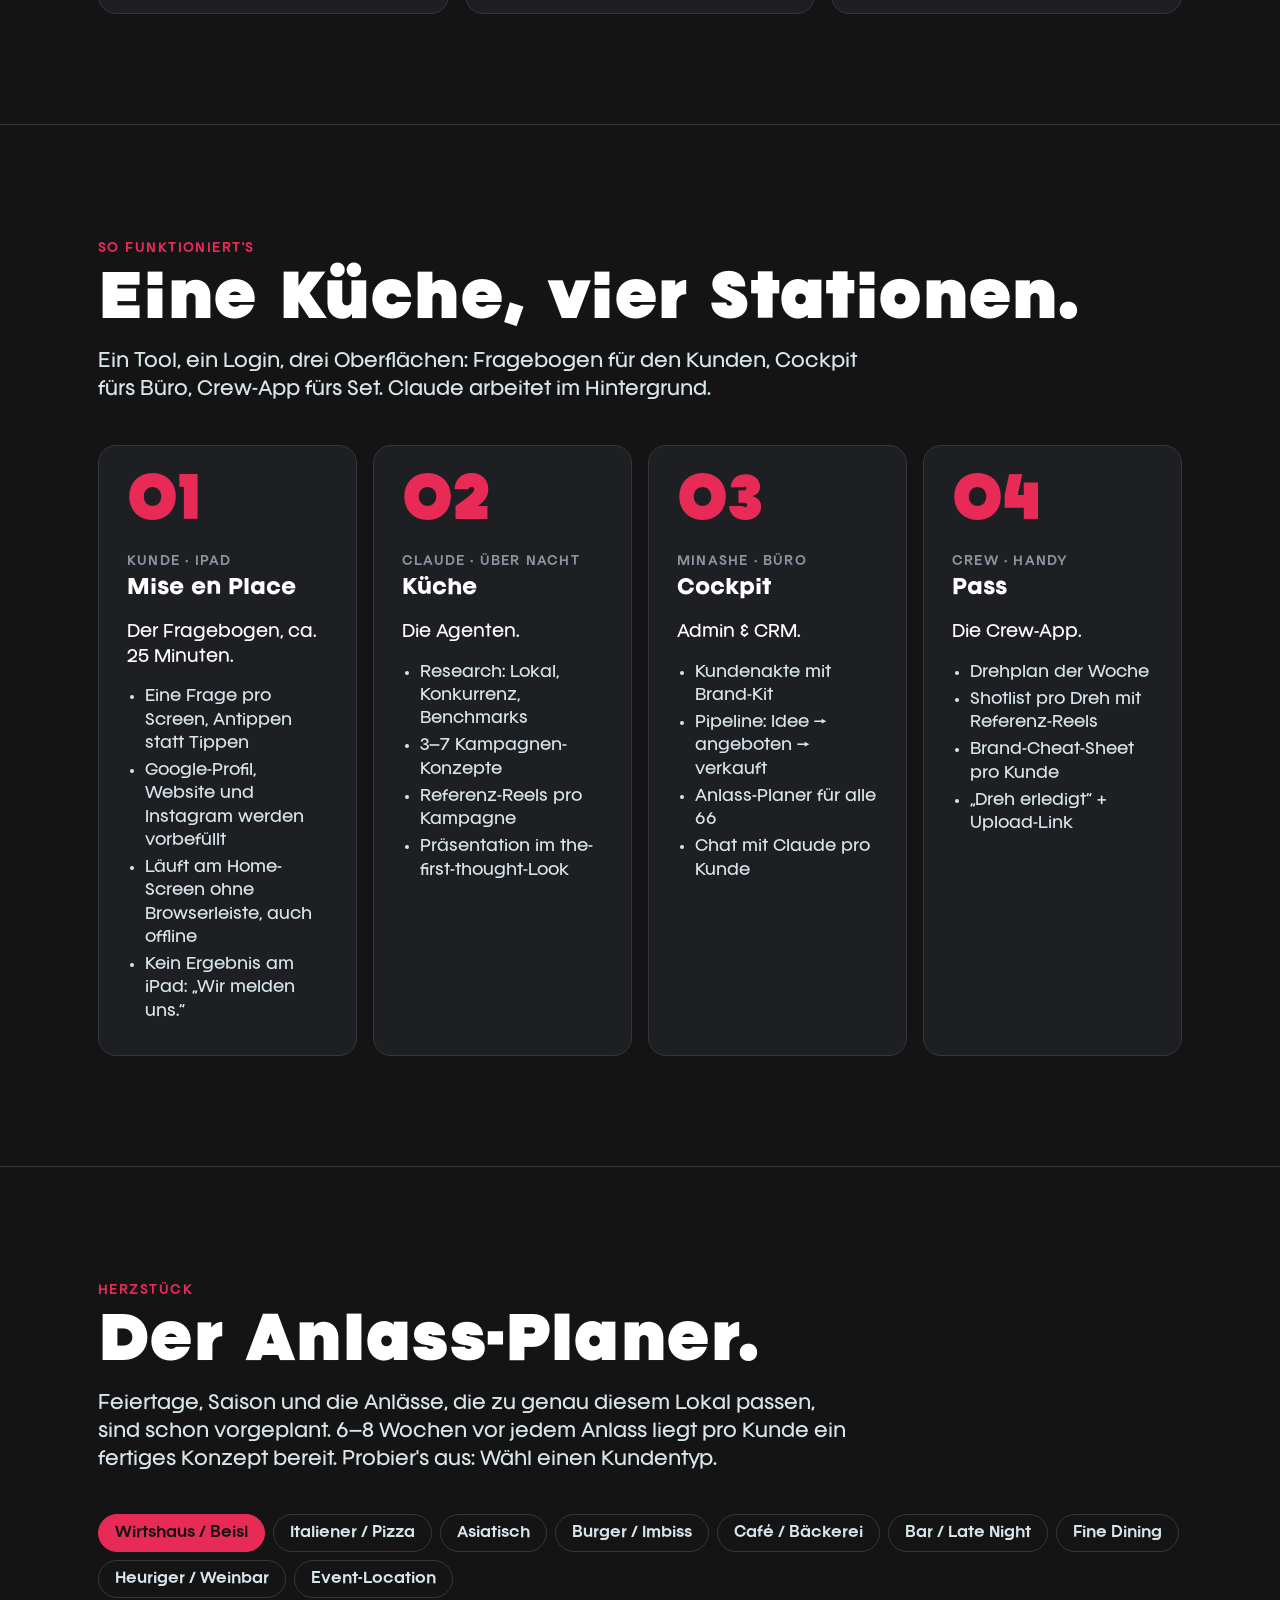
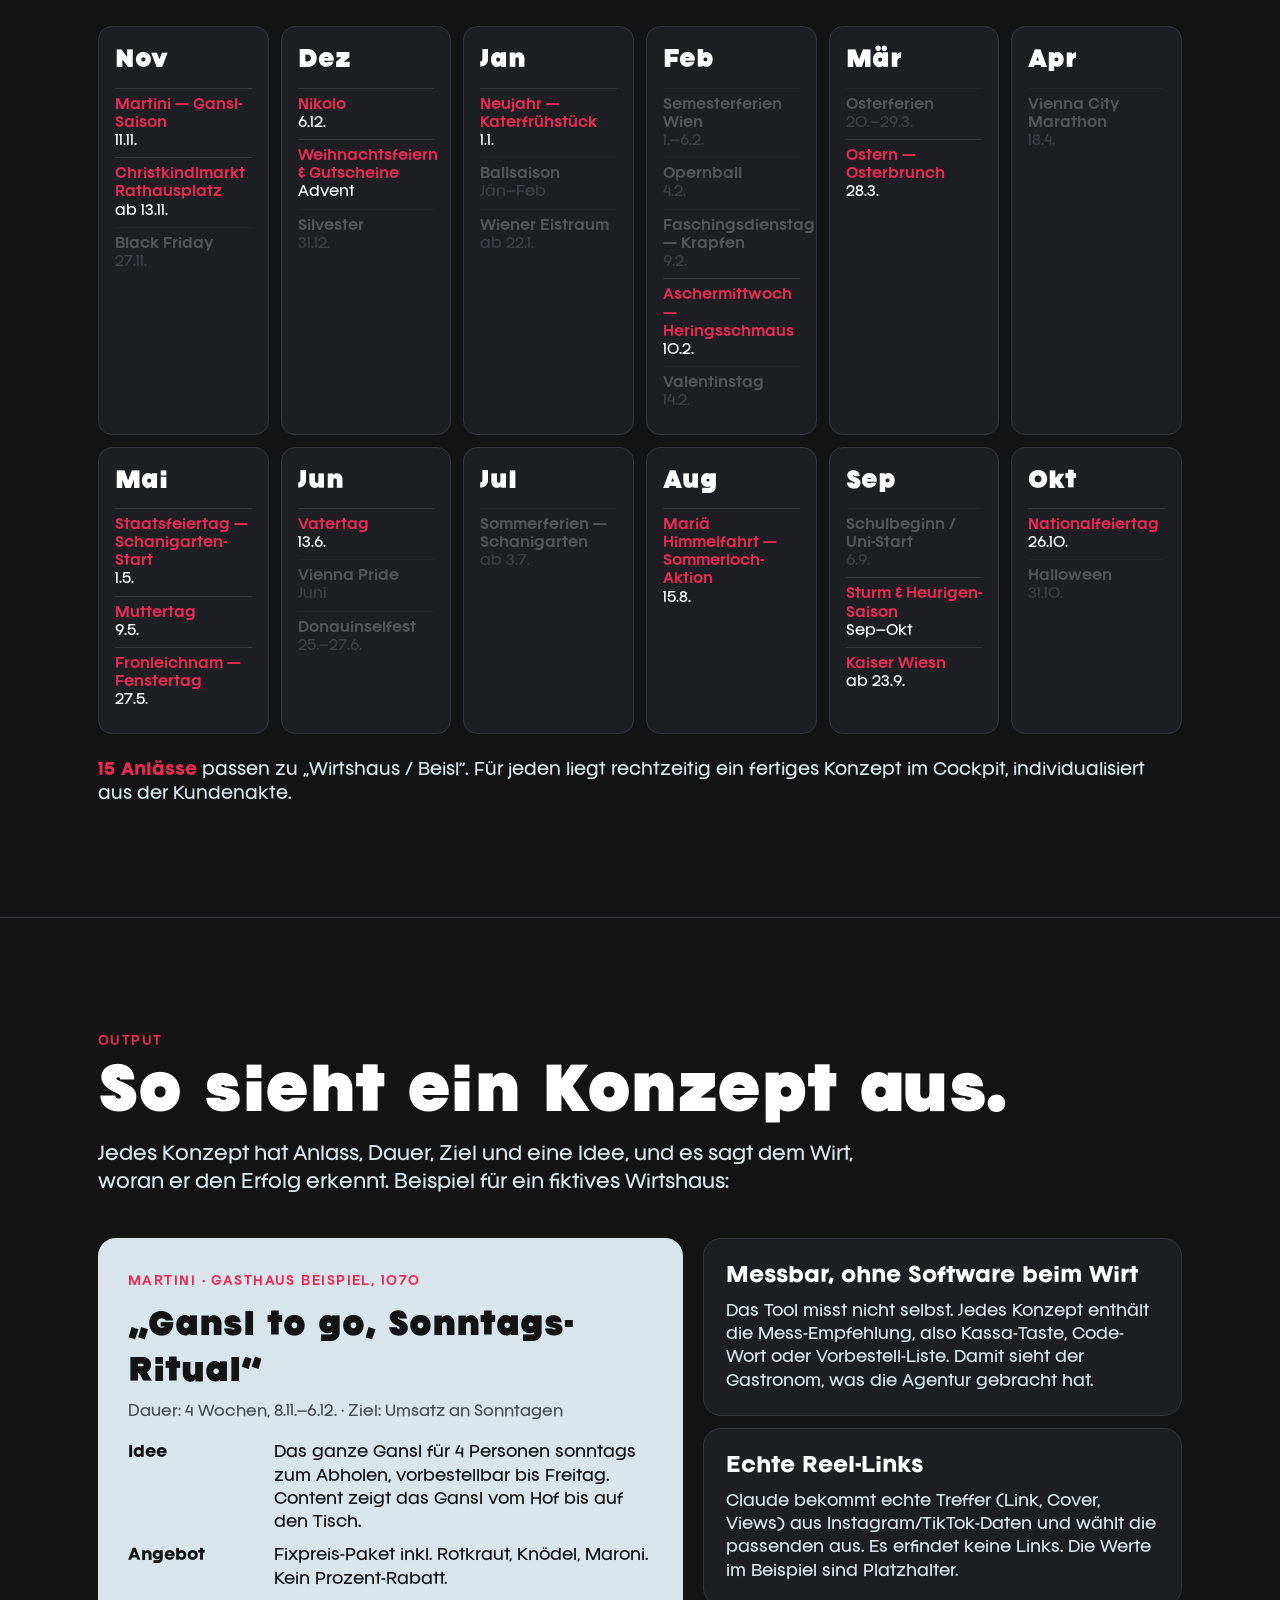
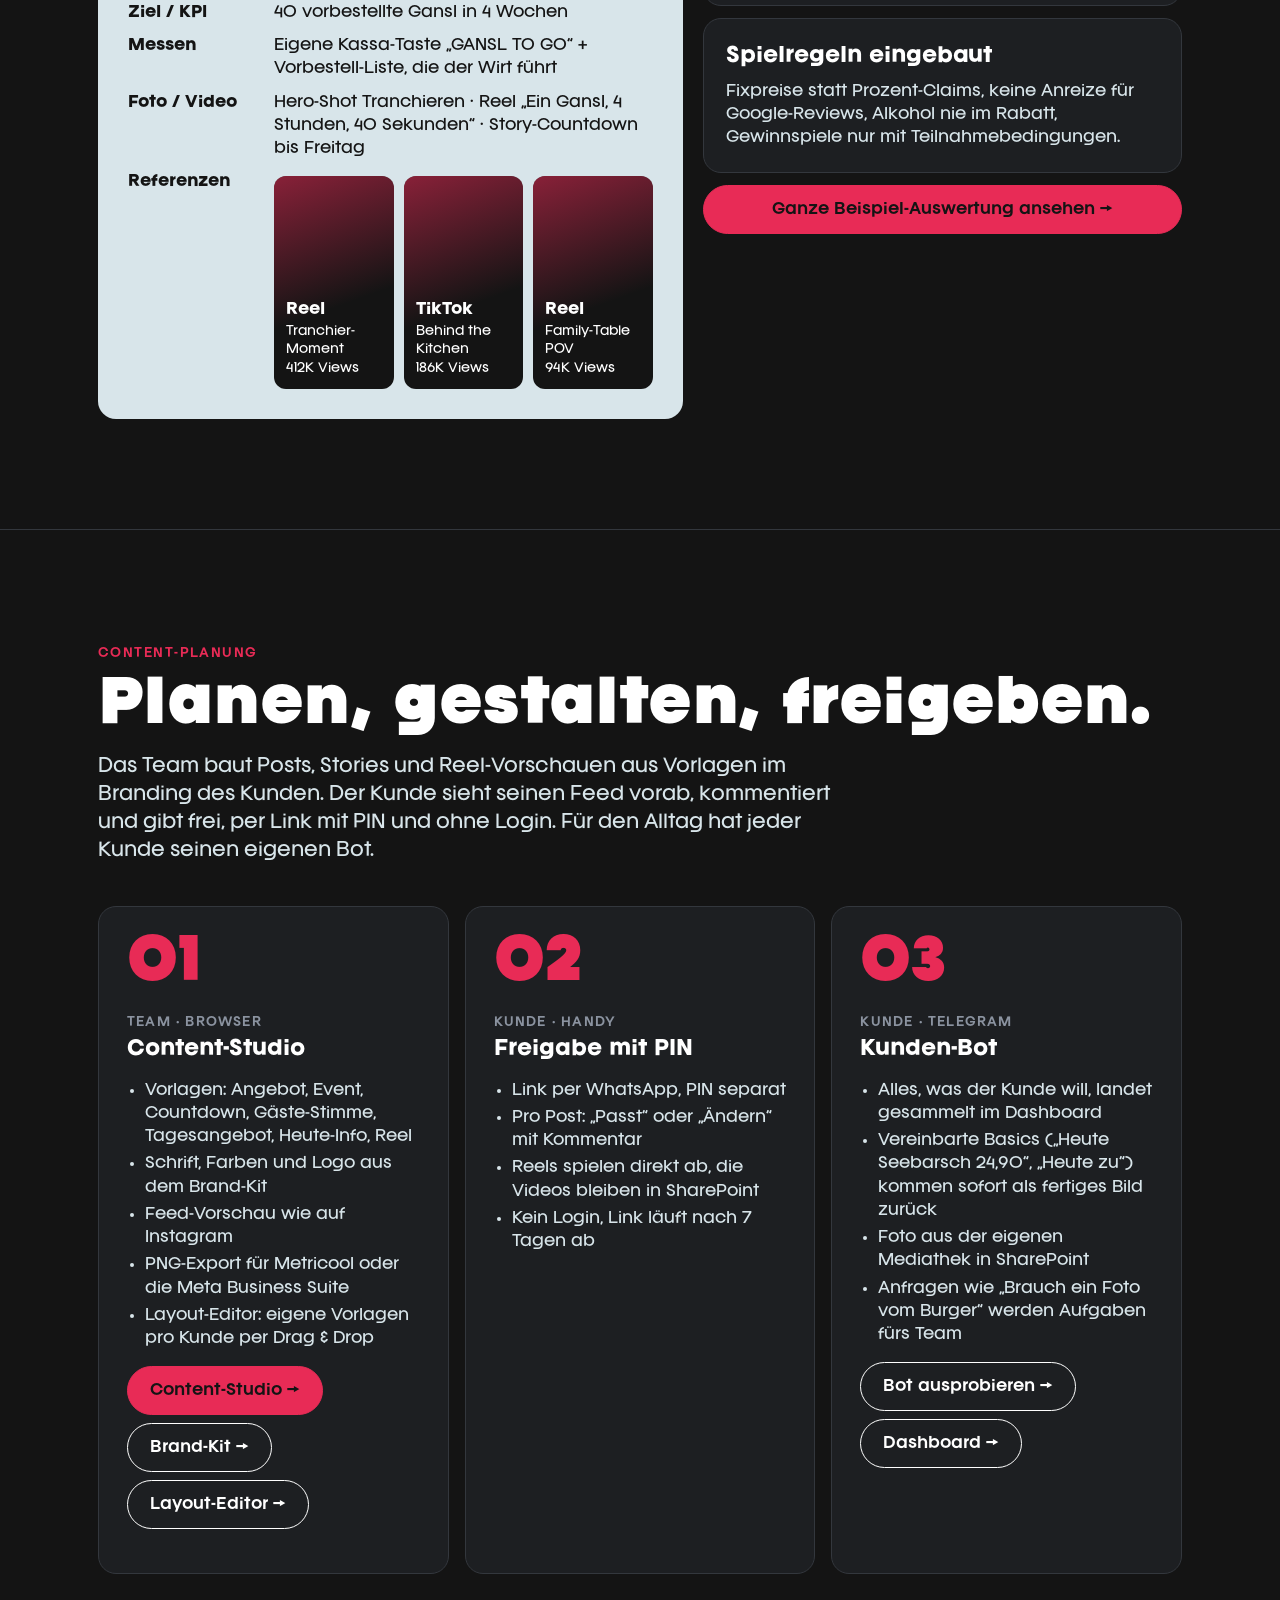
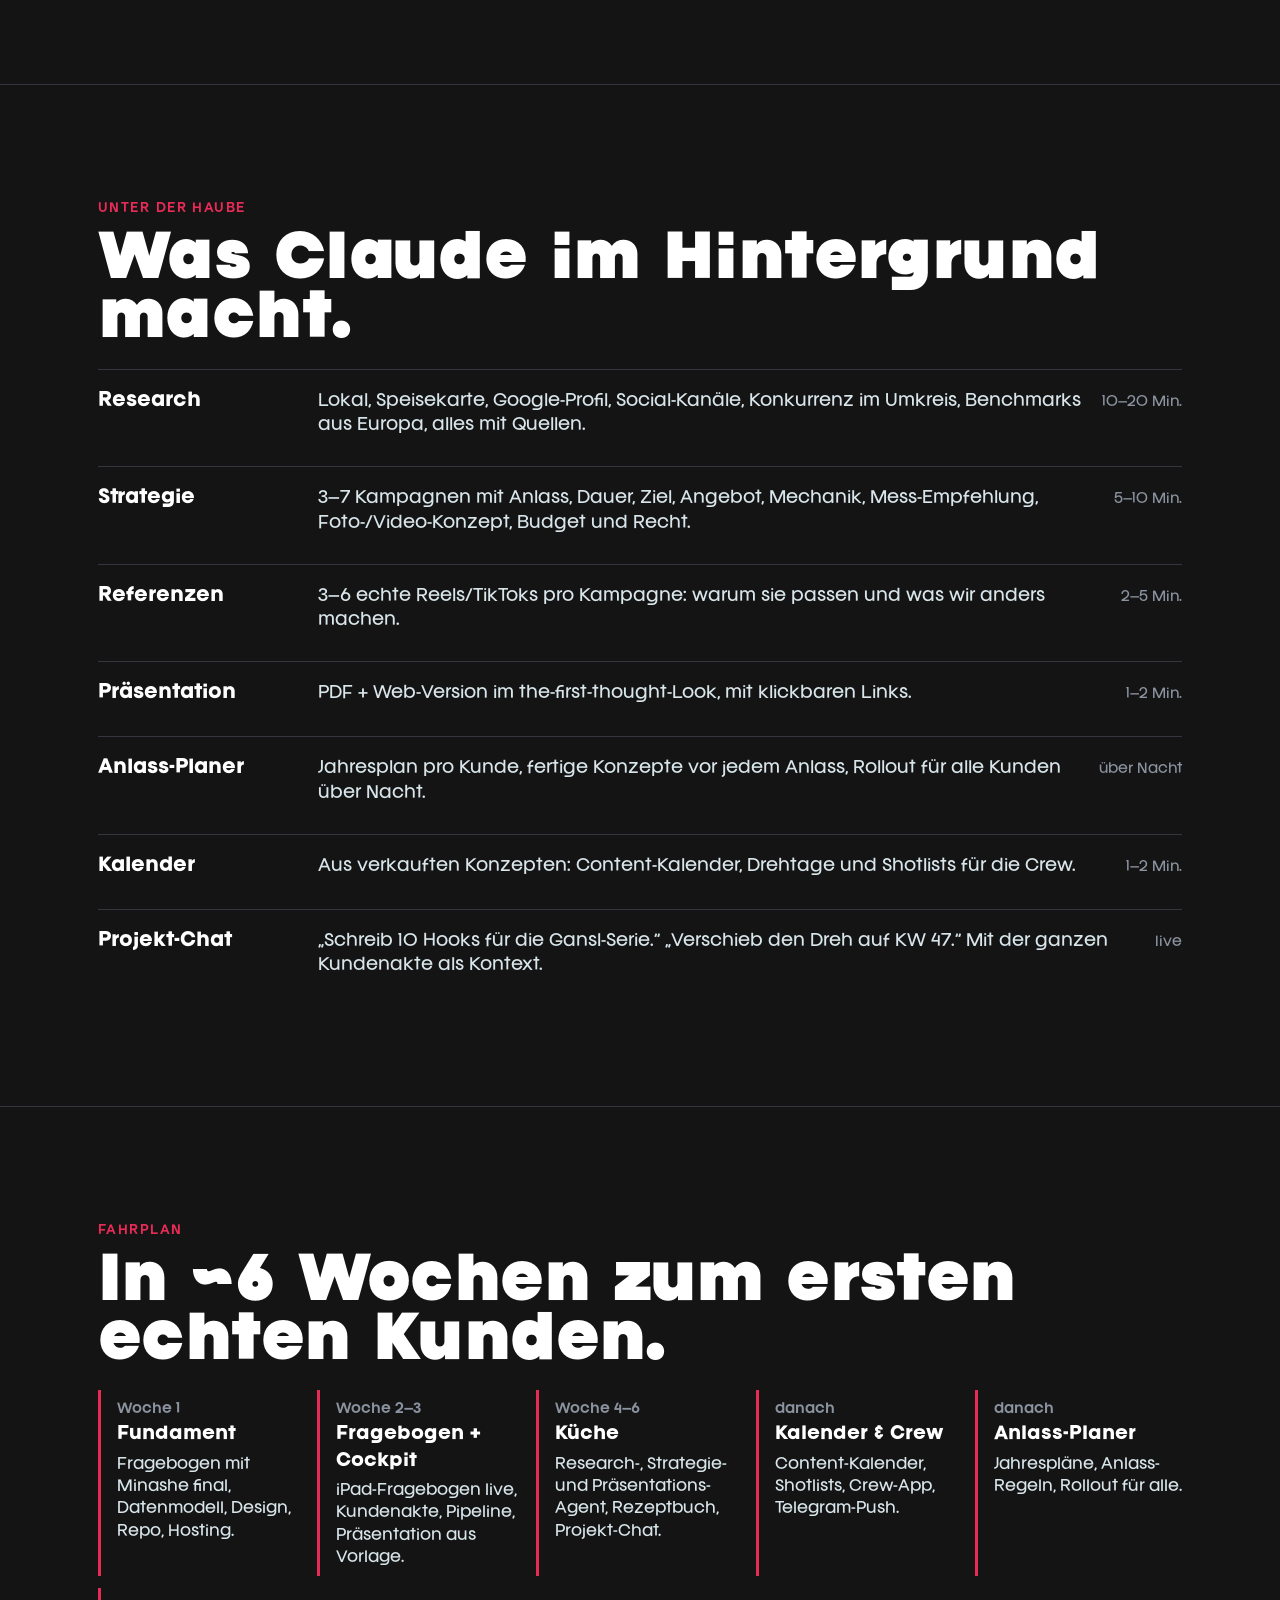
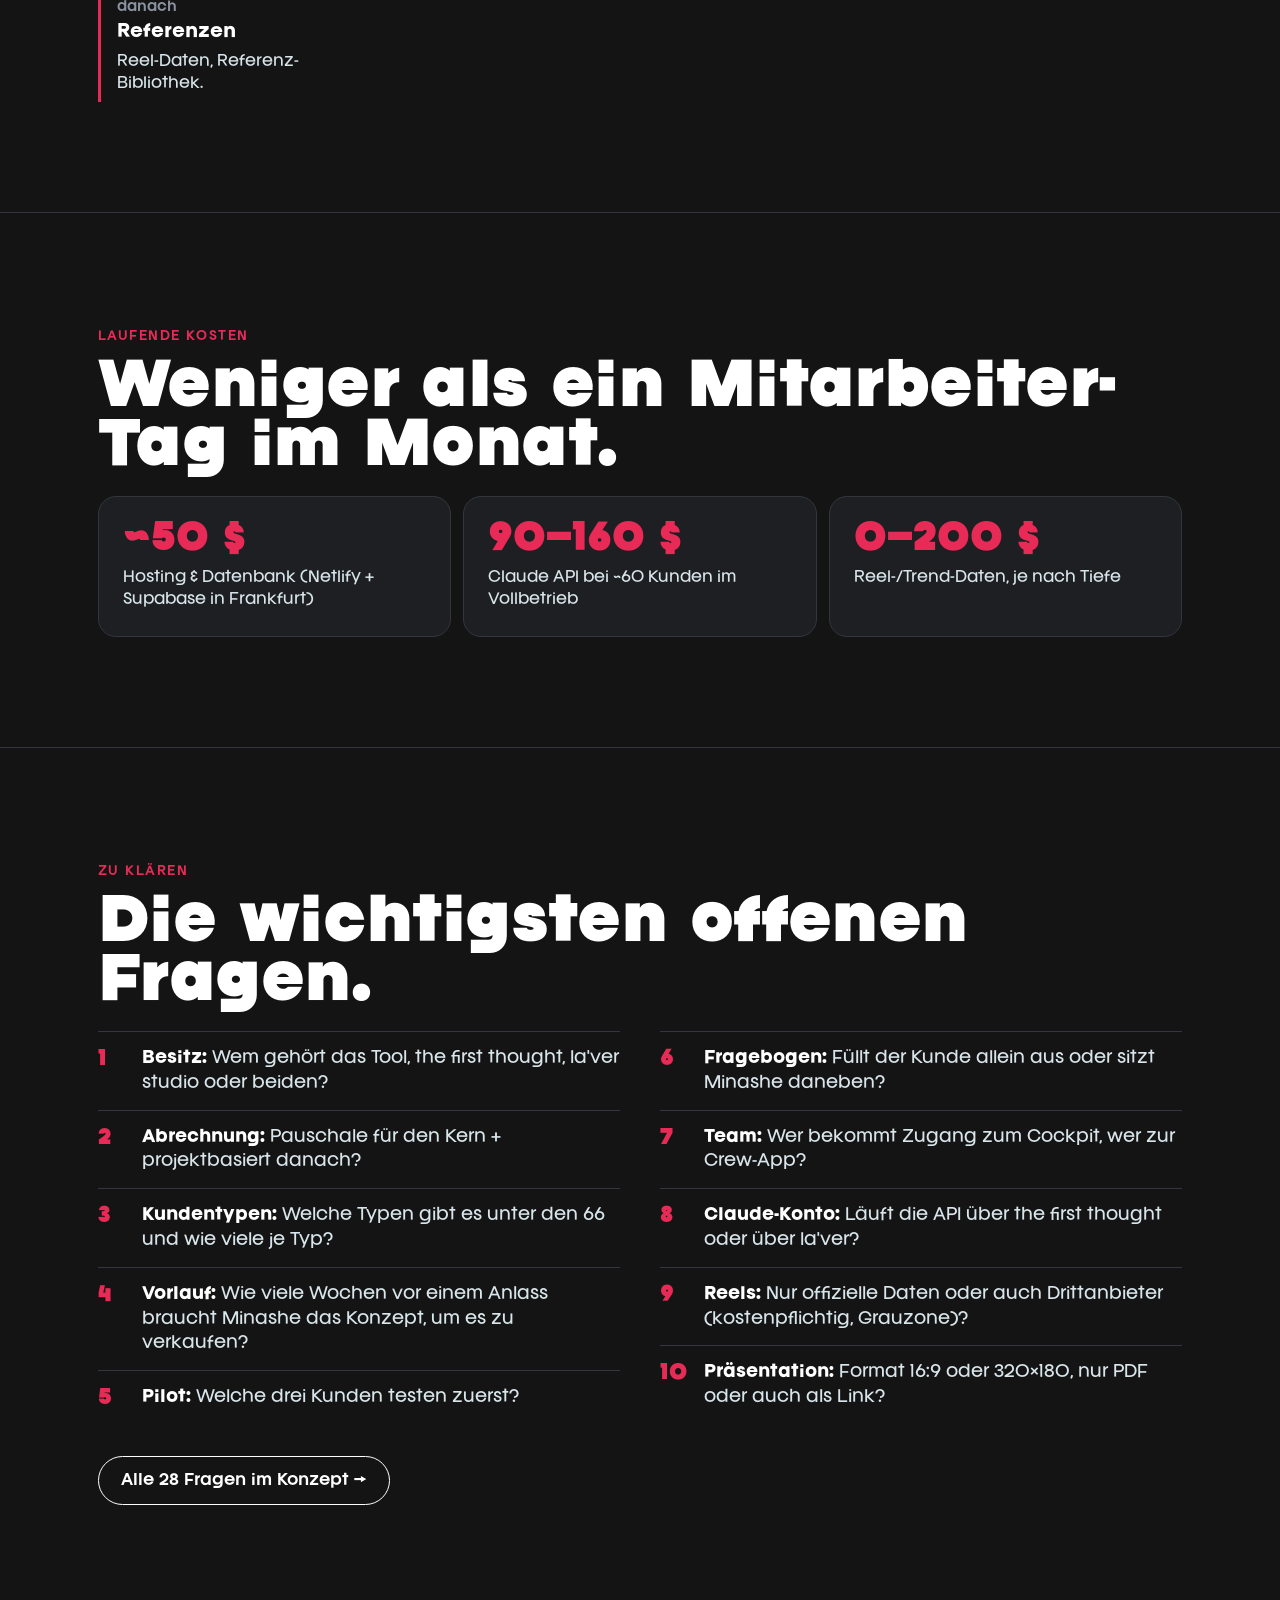
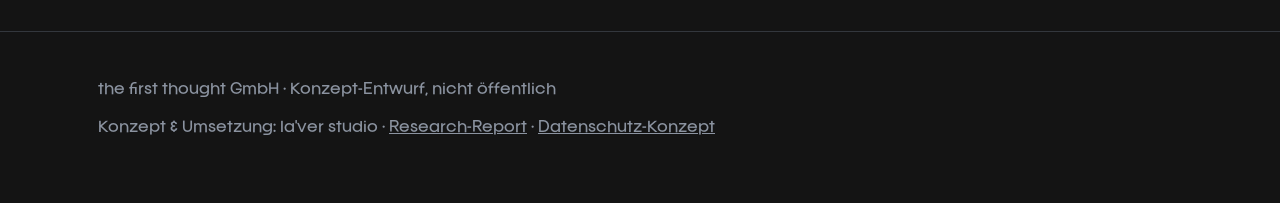
==== commit 55787529: "Layout-Editor: eigene Vorlagen pro Kunde per Drag & Drop - neue Seite /vorlagen/ mit Startvorlagen, " ====
--- a/index.html
+++ b/index.html
@@ -238,7 +238,7 @@
       <h2>Planen, gestalten, freigeben.</h2>
       <p class="sub">Das Team baut Posts, Stories und Reel-Vorschauen aus Vorlagen im Branding des Kunden. Der Kunde sieht seinen Feed vorab, kommentiert und gibt frei, per Link mit PIN und ohne Login. Für den Alltag hat jeder Kunde seinen eigenen Bot.</p>
       <div class="stations">
-        <div class="station"><span class="who">Team · Browser</span><h3>Content-Studio</h3><ul><li>Vorlagen: Angebot, Event, Countdown, Gäste-Stimme, Tagesangebot, Heute-Info, Reel</li><li>Schrift, Farben und Logo aus dem Brand-Kit</li><li>Feed-Vorschau wie auf Instagram</li><li>PNG-Export für Metricool oder die Meta Business Suite</li></ul><p style="margin-top:16px;display:flex;gap:8px;flex-wrap:wrap"><a class="btn btn--pink" href="content/?k=adriano">Content-Studio →</a><a class="btn" href="brandkit/?k=adriano">Brand-Kit →</a></p></div>
+        <div class="station"><span class="who">Team · Browser</span><h3>Content-Studio</h3><ul><li>Vorlagen: Angebot, Event, Countdown, Gäste-Stimme, Tagesangebot, Heute-Info, Reel</li><li>Schrift, Farben und Logo aus dem Brand-Kit</li><li>Feed-Vorschau wie auf Instagram</li><li>PNG-Export für Metricool oder die Meta Business Suite</li><li>Layout-Editor: eigene Vorlagen pro Kunde per Drag & Drop</li></ul><p style="margin-top:16px;display:flex;gap:8px;flex-wrap:wrap"><a class="btn btn--pink" href="content/?k=adriano">Content-Studio →</a><a class="btn" href="brandkit/?k=adriano">Brand-Kit →</a><a class="btn" href="vorlagen/?k=adriano">Layout-Editor →</a></p></div>
         <div class="station"><span class="who">Kunde · Handy</span><h3>Freigabe mit PIN</h3><ul><li>Link per WhatsApp, PIN separat</li><li>Pro Post: „Passt“ oder „Ändern“ mit Kommentar</li><li>Reels spielen direkt ab, die Videos bleiben in SharePoint</li><li>Kein Login, Link läuft nach 7 Tagen ab</li></ul></div>
         <div class="station"><span class="who">Kunde · Telegram</span><h3>Kunden-Bot</h3><ul><li>Alles, was der Kunde will, landet gesammelt im Dashboard</li><li>Vereinbarte Basics („Heute Seebarsch 24,90“, „Heute zu“) kommen sofort als fertiges Bild zurück</li><li>Foto aus der eigenen Mediathek in SharePoint</li><li>Anfragen wie „Brauch ein Foto vom Burger“ werden Aufgaben fürs Team</li></ul><p style="margin-top:16px;display:flex;gap:8px;flex-wrap:wrap"><a class="btn" href="bot/">Bot ausprobieren →</a><a class="btn" href="anfragen/">Dashboard →</a></p></div>
       </div>
--- a/assets/css/base.css
+++ b/assets/css/base.css
@@ -38,3 +38,48 @@
 .btn--pink{background:var(--pink);border-color:var(--pink);color:var(--ink)}
 .btn--pink:hover{background:var(--paper);border-color:var(--paper)}
 .tag{display:inline-block;font:600 12px/1 var(--sans);letter-spacing:.12em;text-transform:uppercase;color:var(--pink)}
+
+/* Navigation: Zurück-Knopf, Breadcrumbs, Verlassen-Dialog */
+.backbtn{font:600 13px var(--sans);color:var(--paper);background:var(--ink-2);border:1.5px solid var(--line);border-radius:999px;padding:9px 14px;cursor:pointer;white-space:nowrap;display:inline-flex;align-items:center;gap:6px}
+.backbtn:hover{border-color:var(--pink);color:var(--pink)}
+.hdr-l{display:flex;align-items:center;gap:12px;min-width:0}
+.crumbs a{color:var(--muted);text-decoration:none}
+.crumbs a:hover{color:var(--pink);text-decoration:underline}
+.crumbs .sep{margin:0 6px;opacity:.6}
+.tft-modal{position:fixed;inset:0;z-index:100;background:rgba(0,0,0,.72);display:none;place-items:center;padding:16px}
+.tft-modal.open{display:grid}
+.tft-modal .box{background:var(--ink-2);border:1px solid var(--line);border-radius:22px;padding:26px;max-width:440px;width:100%}
+.tft-modal h3{margin:0 0 8px;font-size:22px;font-weight:900}
+.tft-modal p{margin:0 0 20px;color:var(--mist);font-size:15px}
+.tft-modal .acts{display:flex;flex-direction:column;gap:8px}
+.tft-modal .btn{justify-content:center;padding:14px 18px;font-size:15px}
+.tft-modal .btn.danger{border-color:var(--line);color:var(--mist)}
+.tft-modal .btn.danger:hover{background:transparent;border-color:var(--pink);color:var(--pink)}
+.tft-modal .link{background:none;border:0;color:var(--muted);font:600 14px var(--sans);cursor:pointer;padding:10px}
+
+/* Bearbeitungs-Chat (Team) */
+.ai-fab{position:fixed;right:18px;bottom:96px;z-index:80;display:inline-flex;align-items:center;gap:8px;font:700 14px var(--sans);background:var(--paper);color:var(--ink);border:0;border-radius:999px;padding:14px 18px;box-shadow:0 10px 30px rgba(0,0,0,.45);cursor:pointer}
+.ai-fab:hover{background:var(--pink)}
+.ai-fab i{font-style:normal;color:var(--pink)}
+.ai-fab:hover i{color:var(--ink)}
+.ai-panel{position:fixed;top:0;right:0;bottom:0;width:min(400px,100vw);z-index:90;background:var(--ink-2);border-left:1px solid var(--line);display:flex;flex-direction:column;transform:translateX(105%);transition:transform .25s ease;box-shadow:-20px 0 60px rgba(0,0,0,.4)}
+.ai-panel.open{transform:none}
+.ai-head{display:flex;justify-content:space-between;align-items:center;gap:10px;padding:16px 18px;border-bottom:1px solid var(--line)}
+.ai-head b{font-size:16px}
+.ai-head small{display:block;font-size:12px;color:var(--muted);font-weight:600}
+.ai-head button{background:none;border:1.5px solid var(--line);color:var(--paper);border-radius:999px;width:36px;height:36px;font-size:16px;cursor:pointer}
+.ai-log{flex:1;overflow-y:auto;padding:14px;display:flex;flex-direction:column;gap:8px}
+.ai-log > *{flex-shrink:0}
+.ai-m{max-width:88%;padding:10px 13px;border-radius:14px;font-size:14.5px;line-height:1.4;white-space:pre-wrap}
+.ai-m.me{align-self:flex-end;background:var(--pink);color:var(--ink);border-bottom-right-radius:4px}
+.ai-m.ai{align-self:flex-start;background:var(--ink-3);color:var(--paper);border-bottom-left-radius:4px}
+.ai-m.ai .done{display:block;margin-top:6px;font-size:12.5px;color:#3ccf7a}
+.ai-m.ai .tool{display:block;margin-top:6px;font:12px ui-monospace,Menlo,monospace;color:var(--muted)}
+.ai-ex{display:flex;flex-wrap:wrap;gap:6px;padding:0 14px 10px}
+.ai-ex button{font:600 12.5px var(--sans);background:transparent;color:var(--mist);border:1.5px solid var(--line);border-radius:999px;padding:7px 11px;cursor:pointer;text-align:left}
+.ai-ex button:hover{border-color:var(--pink);color:var(--pink)}
+.ai-in{display:flex;gap:8px;padding:12px 14px calc(12px + env(safe-area-inset-bottom));border-top:1px solid var(--line)}
+.ai-in input{flex:1;min-width:0;font:16px var(--sans);background:var(--ink);color:var(--paper);border:1.5px solid var(--line);border-radius:999px;padding:11px 15px}
+.ai-in input:focus{outline:none;border-color:var(--pink)}
+.ai-in button{width:44px;height:44px;border-radius:50%;border:0;background:var(--pink);color:var(--ink);font-size:18px;cursor:pointer;flex:none}
+@media (max-width:560px){.ai-fab{right:12px;bottom:84px;padding:12px 14px}.ai-fab span{display:none}}
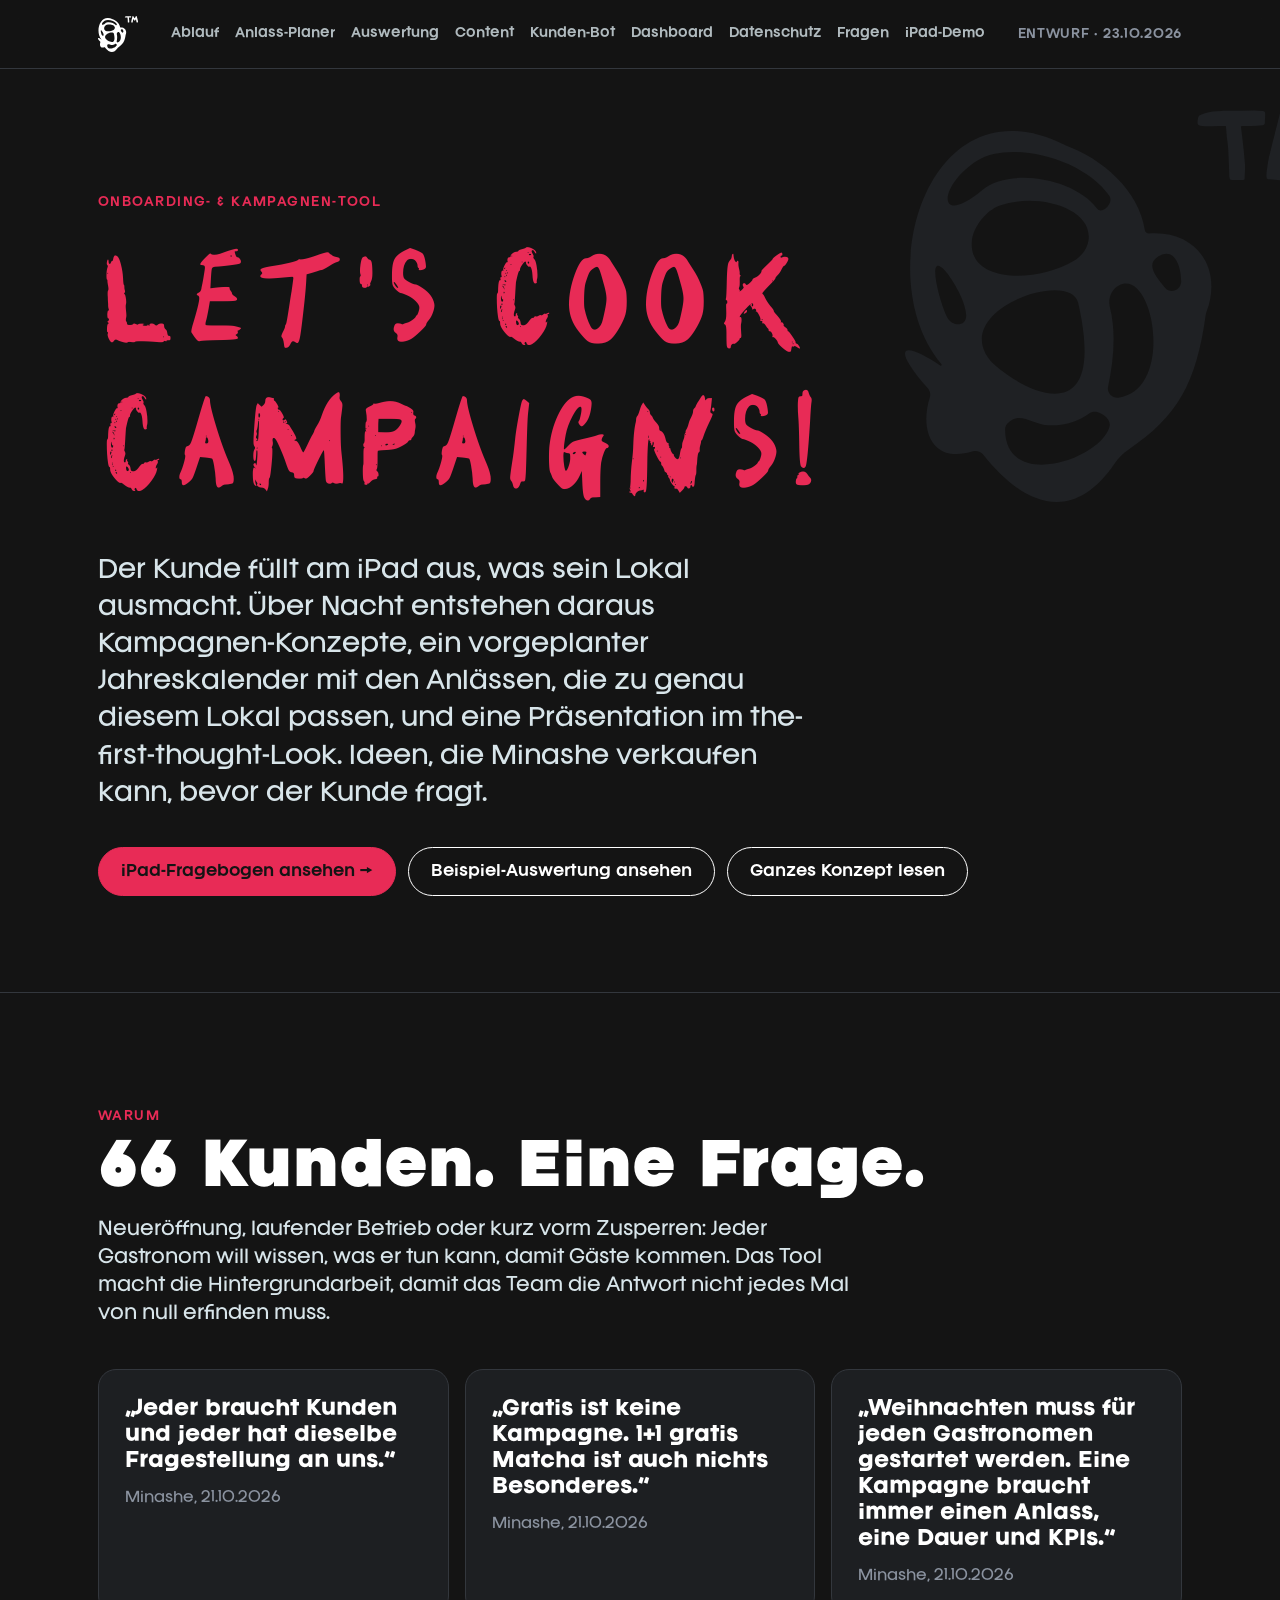
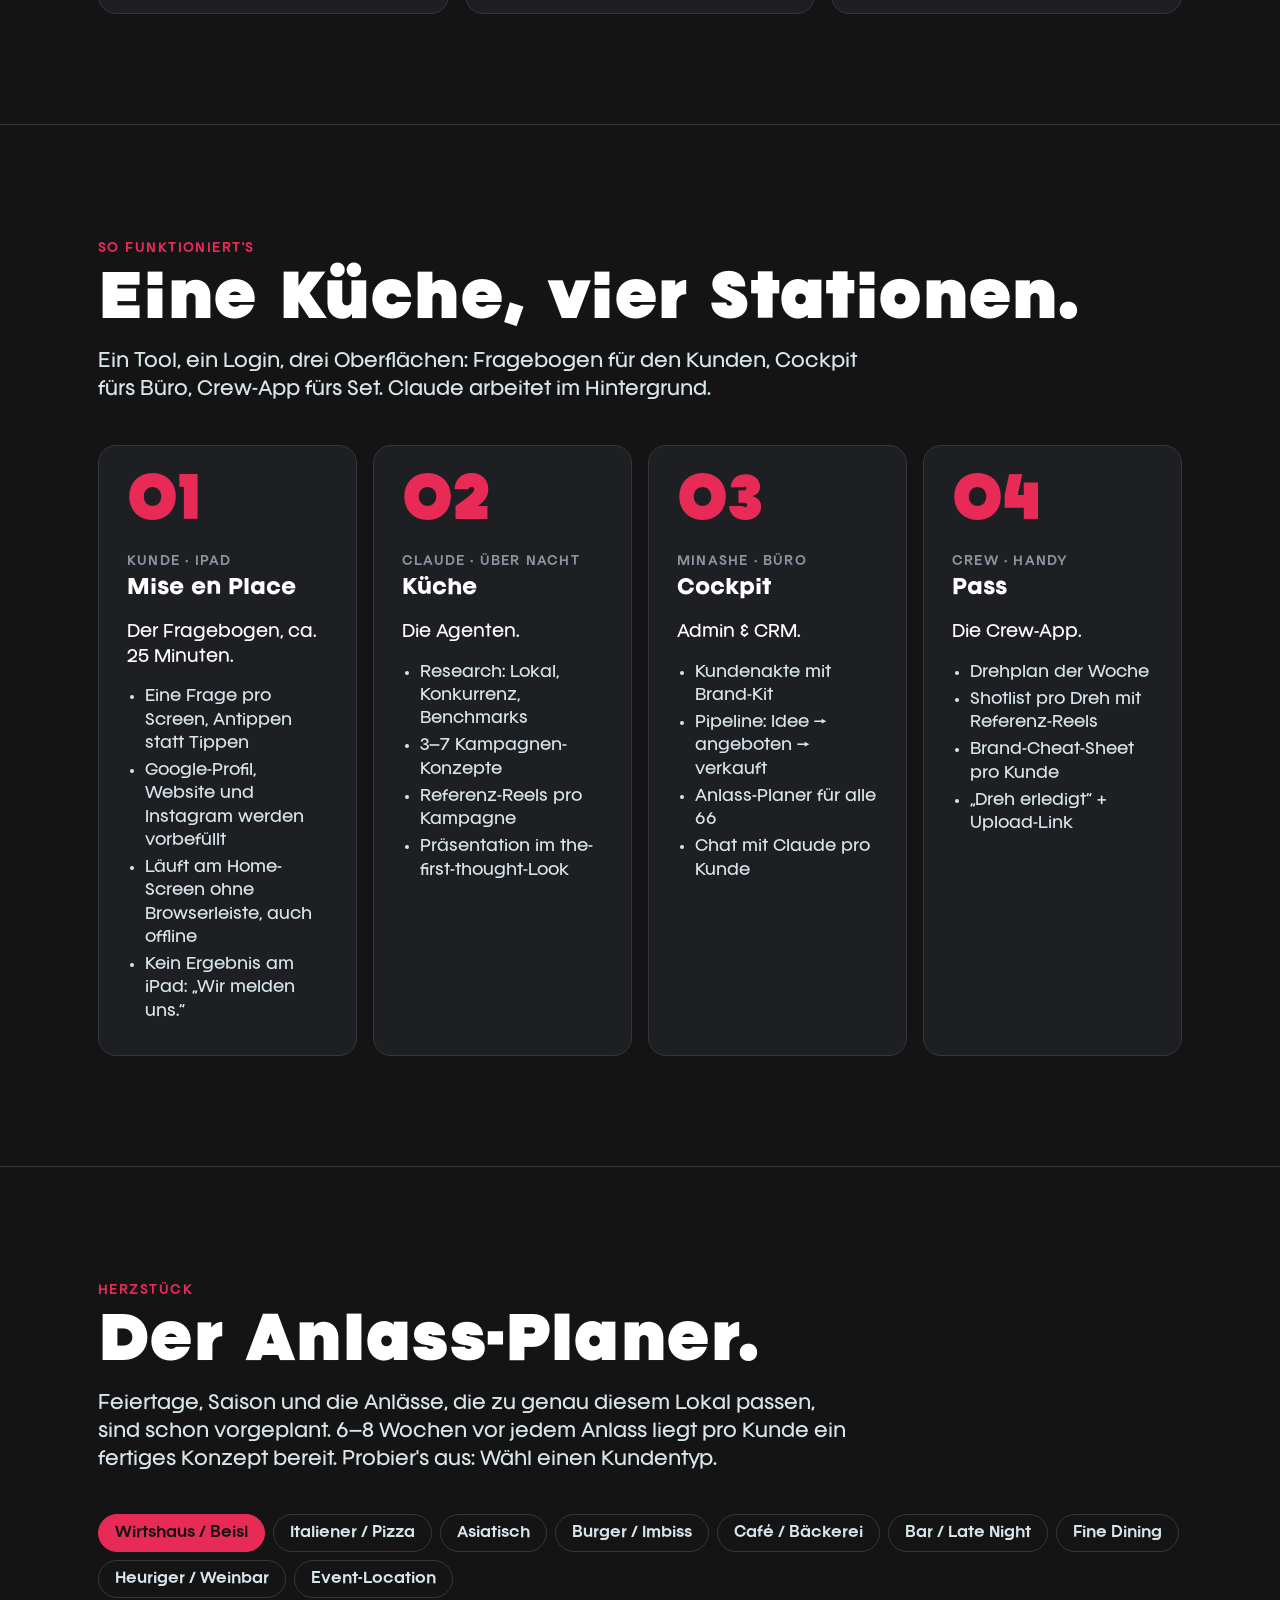
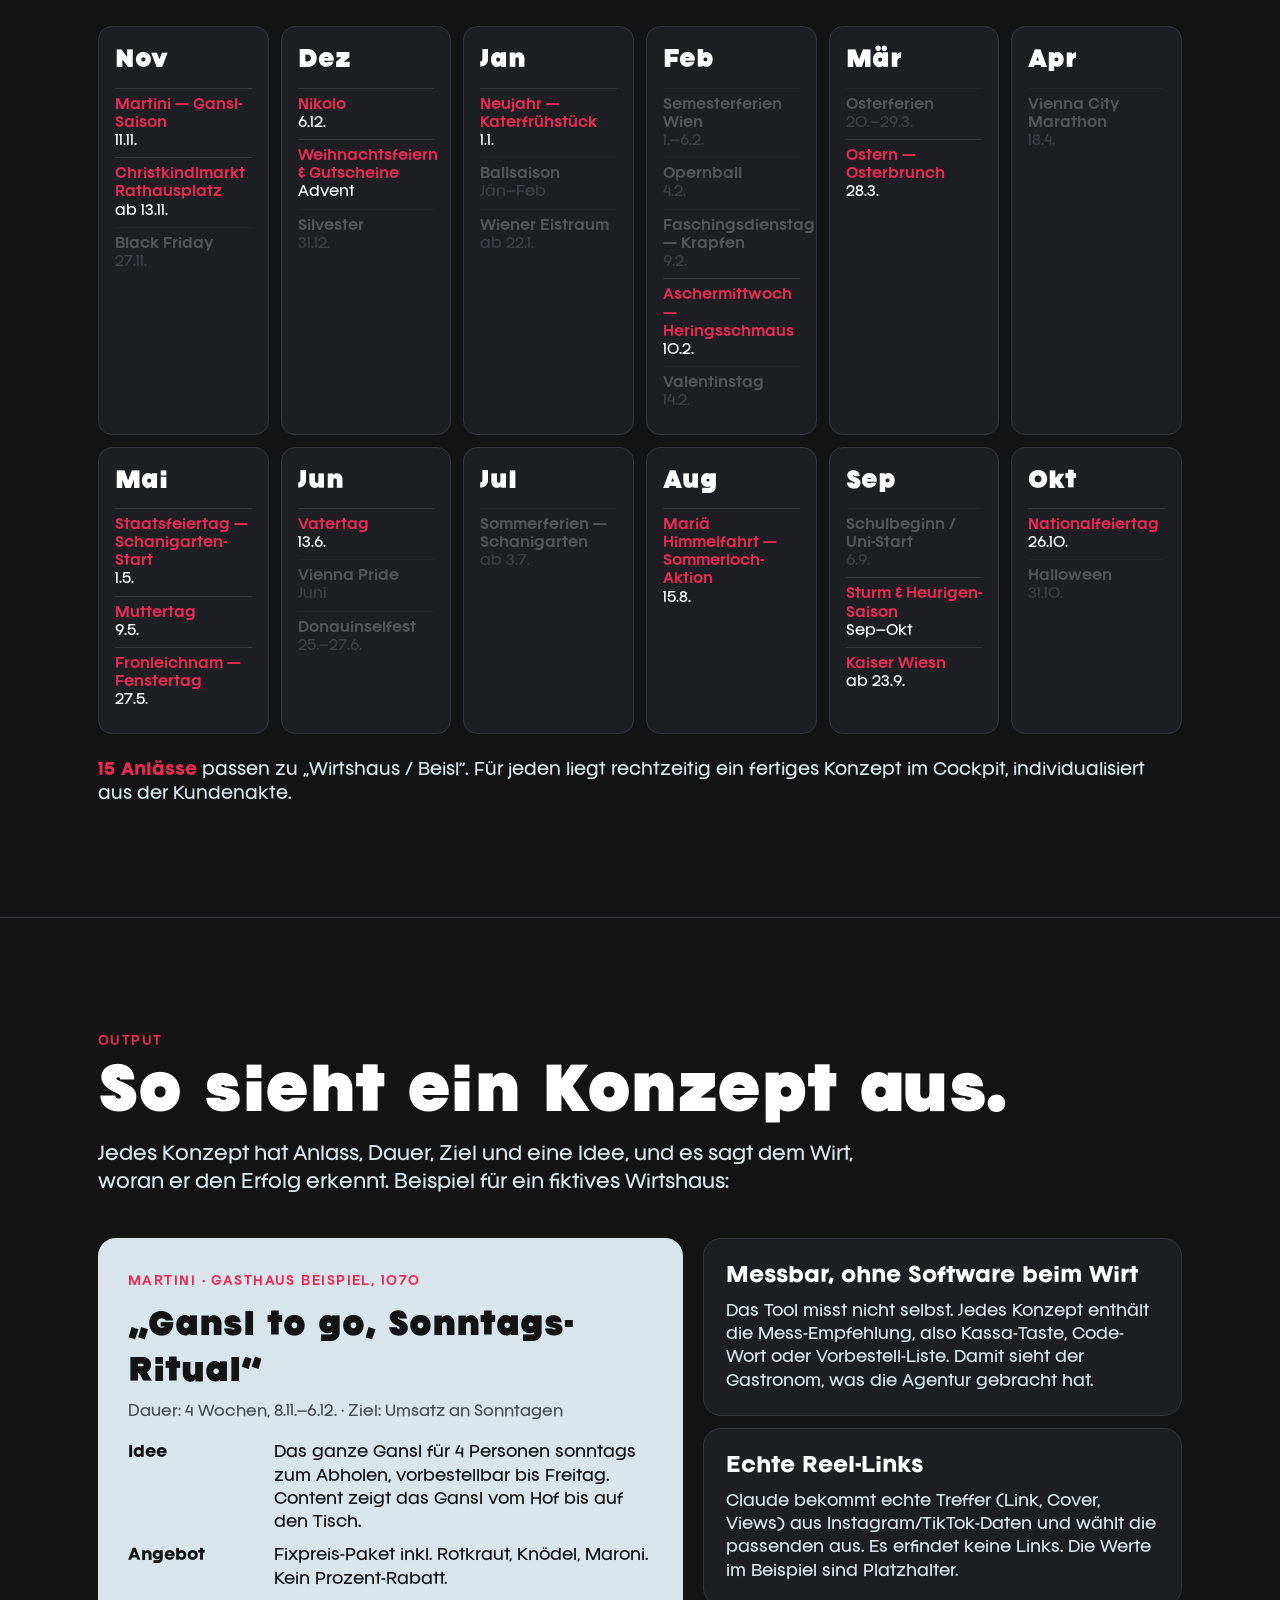
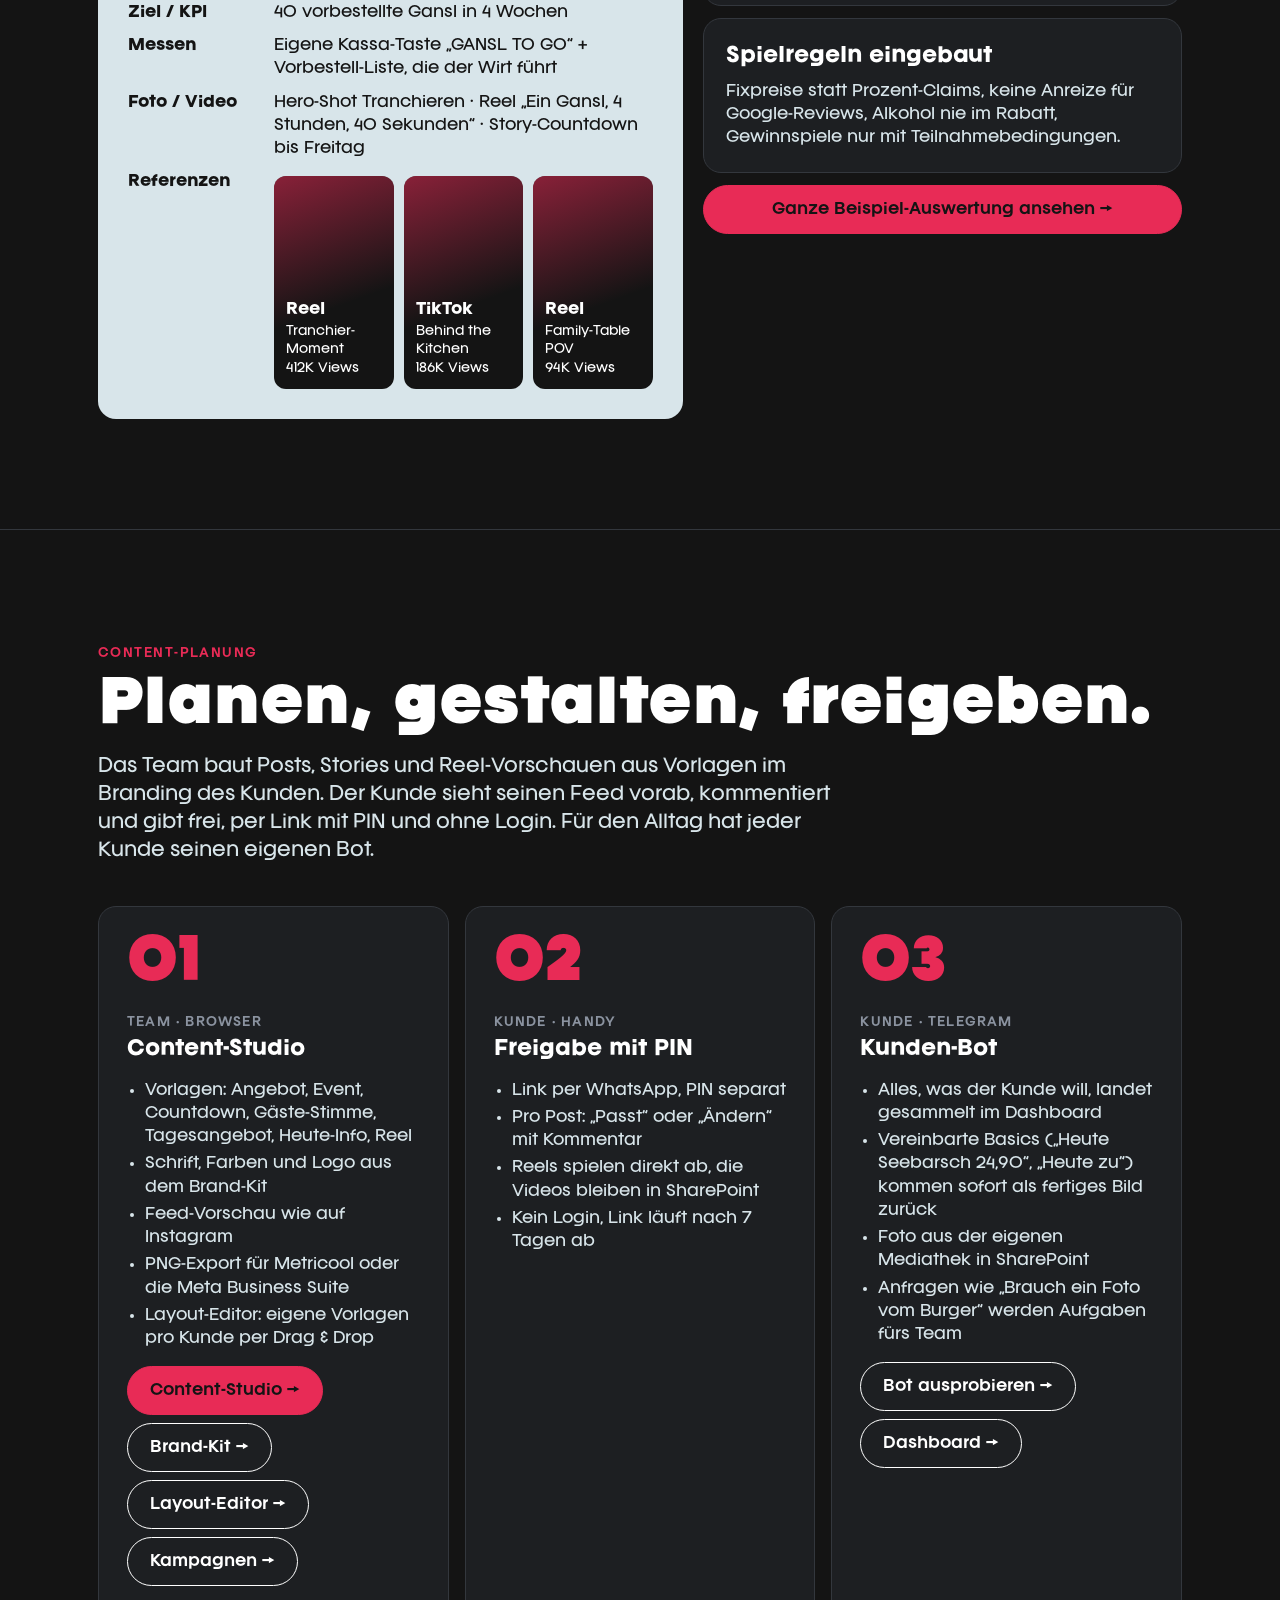
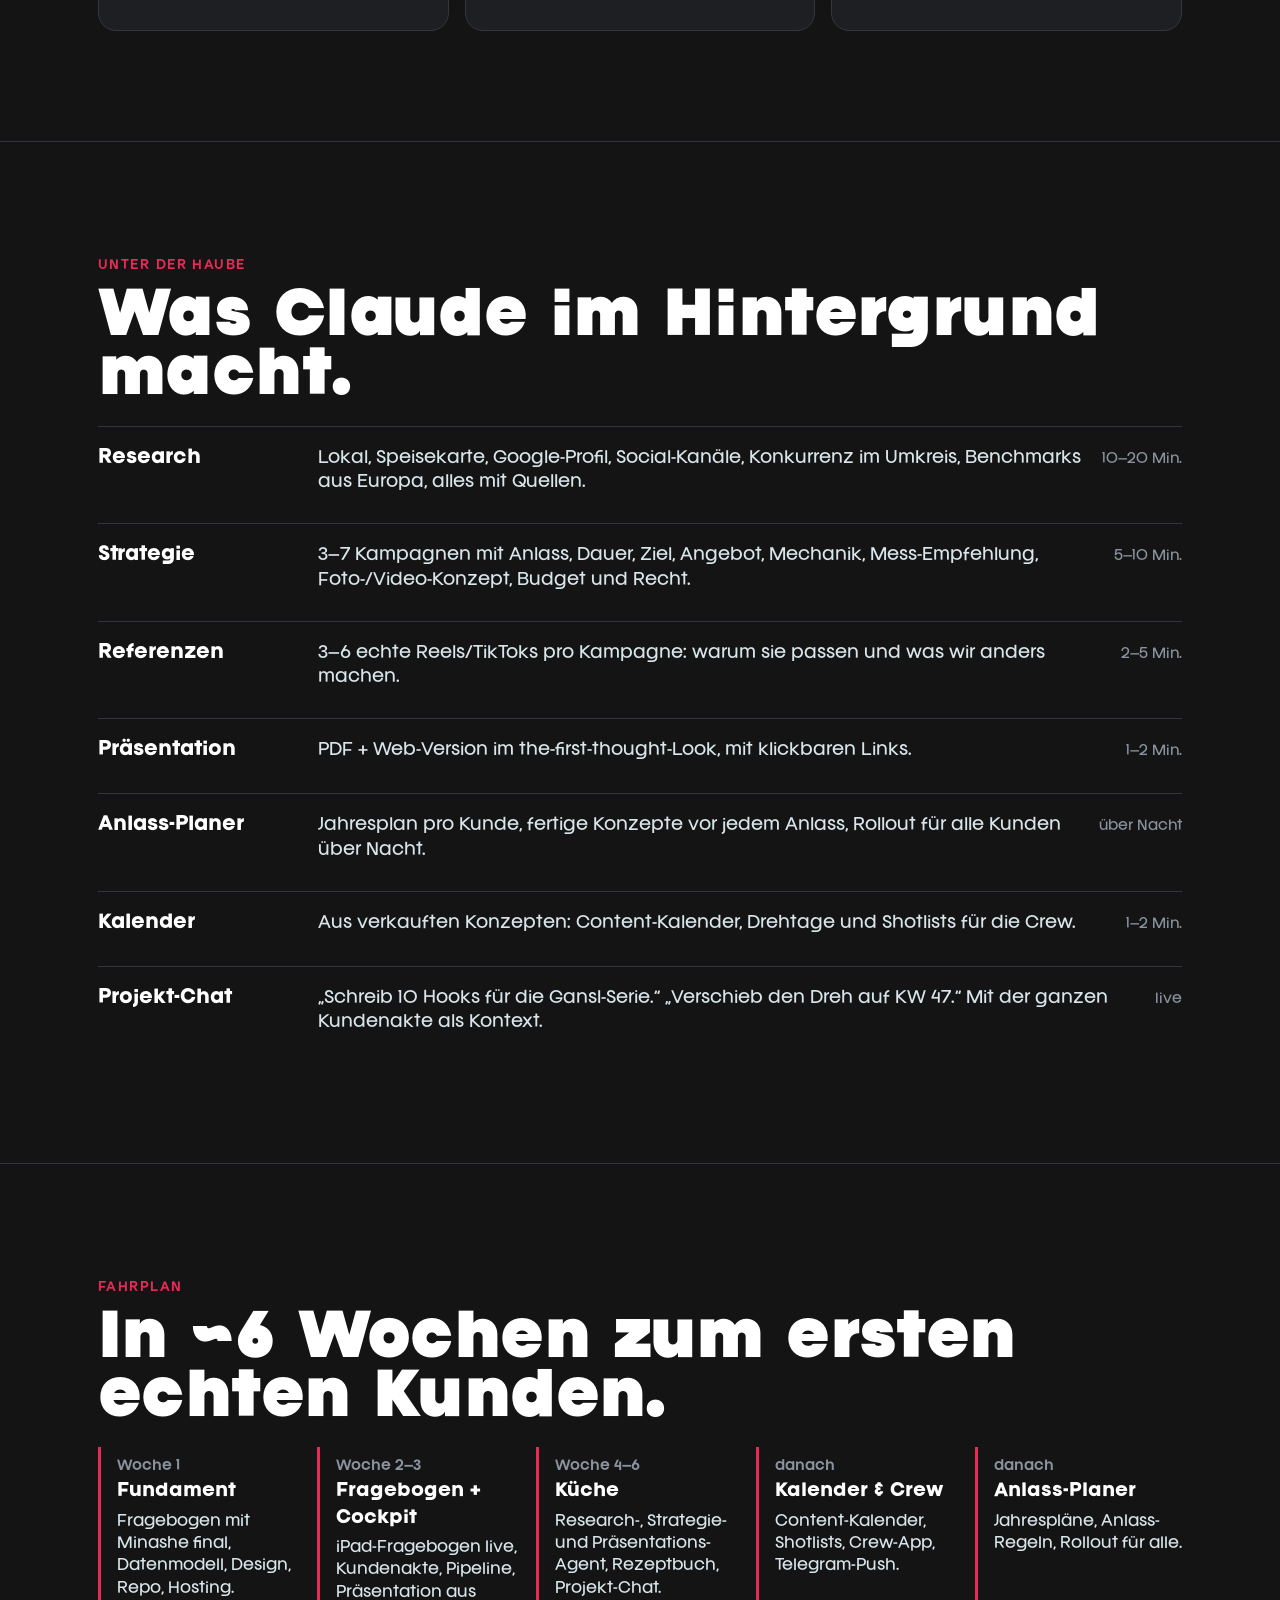
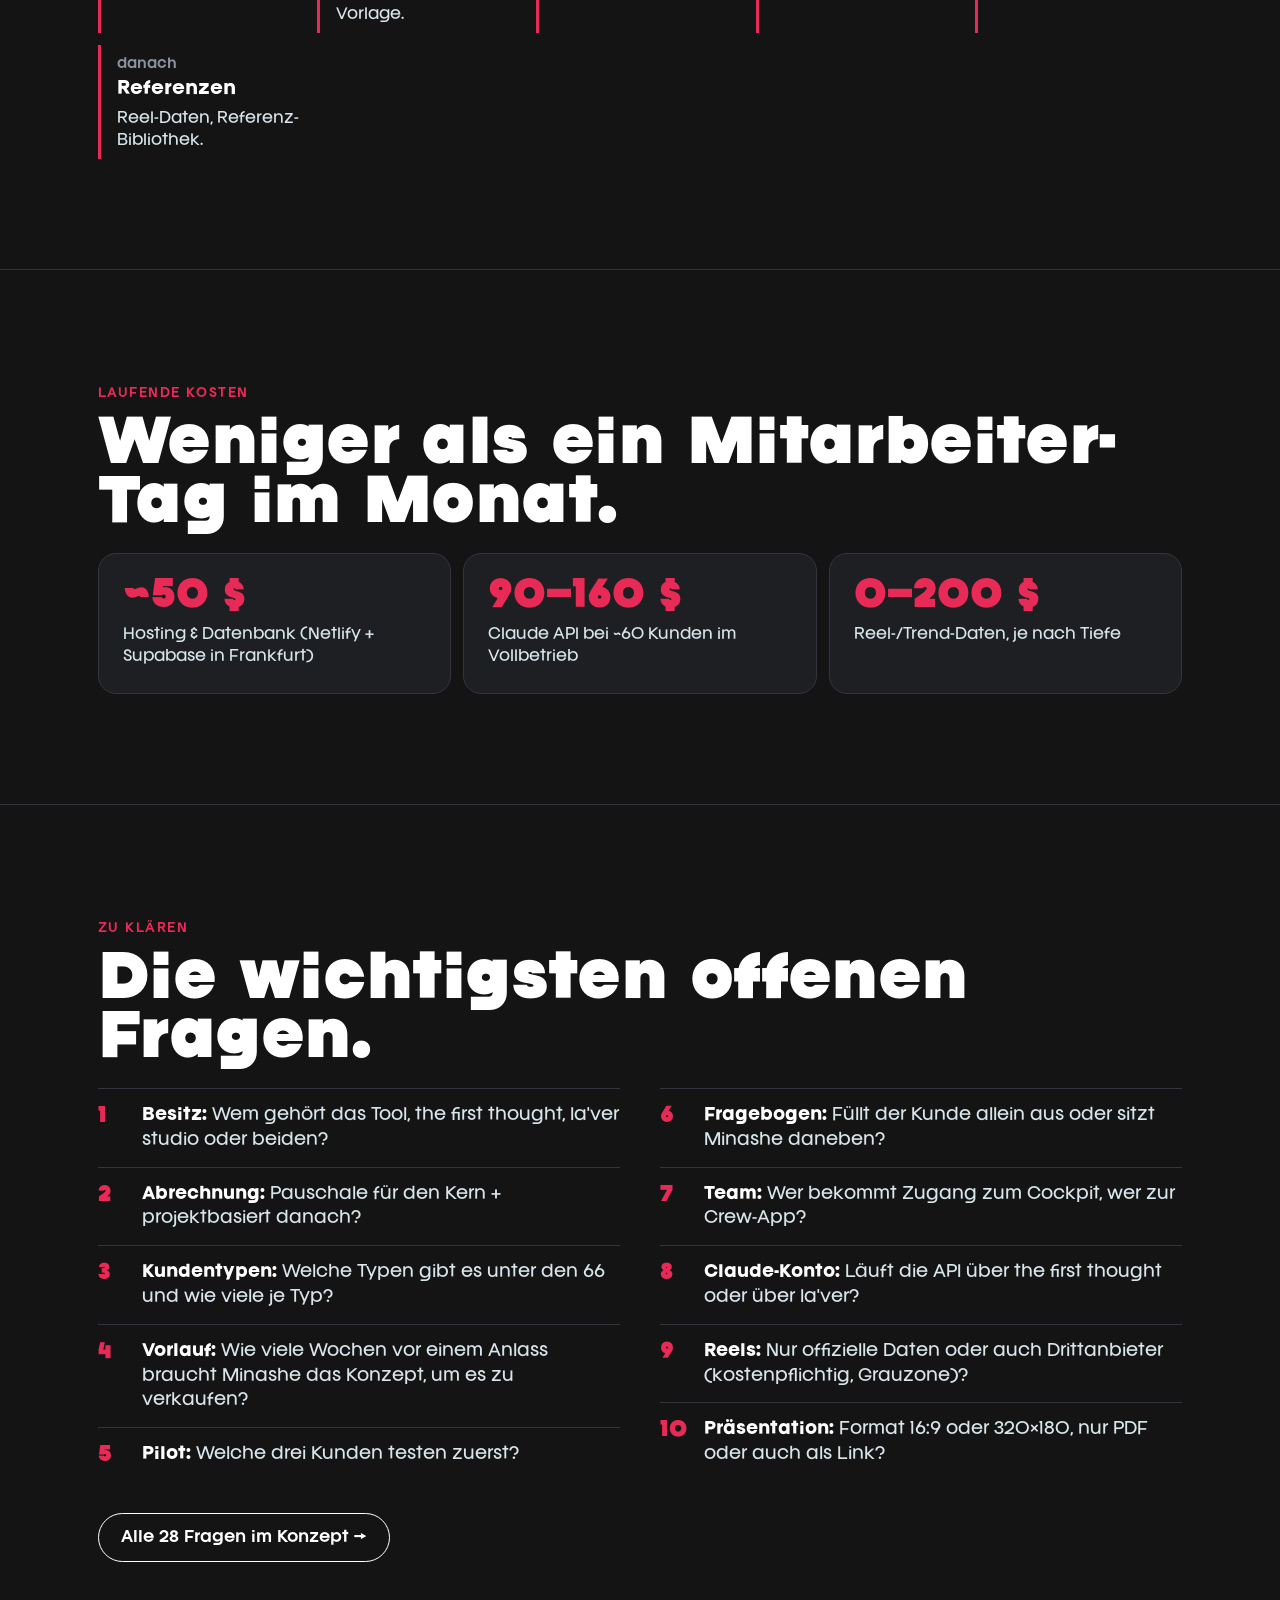
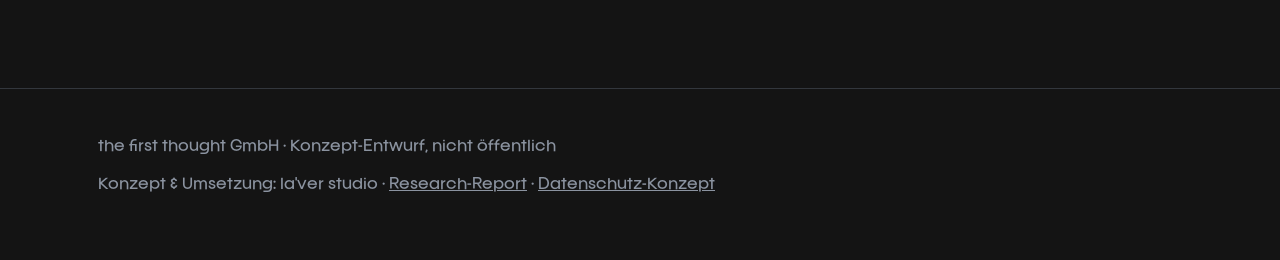
==== commit af7b155a: "Kampagnen-Seite mit Ergebnis eintragen und Rezeptbuch - Pipeline pro Kunde: Idee, angeboten, verkauf" ====
--- a/index.html
+++ b/index.html
@@ -238,7 +238,7 @@
       <h2>Planen, gestalten, freigeben.</h2>
       <p class="sub">Das Team baut Posts, Stories und Reel-Vorschauen aus Vorlagen im Branding des Kunden. Der Kunde sieht seinen Feed vorab, kommentiert und gibt frei, per Link mit PIN und ohne Login. Für den Alltag hat jeder Kunde seinen eigenen Bot.</p>
       <div class="stations">
-        <div class="station"><span class="who">Team · Browser</span><h3>Content-Studio</h3><ul><li>Vorlagen: Angebot, Event, Countdown, Gäste-Stimme, Tagesangebot, Heute-Info, Reel</li><li>Schrift, Farben und Logo aus dem Brand-Kit</li><li>Feed-Vorschau wie auf Instagram</li><li>PNG-Export für Metricool oder die Meta Business Suite</li><li>Layout-Editor: eigene Vorlagen pro Kunde per Drag & Drop</li></ul><p style="margin-top:16px;display:flex;gap:8px;flex-wrap:wrap"><a class="btn btn--pink" href="content/?k=adriano">Content-Studio →</a><a class="btn" href="brandkit/?k=adriano">Brand-Kit →</a><a class="btn" href="vorlagen/?k=adriano">Layout-Editor →</a></p></div>
+        <div class="station"><span class="who">Team · Browser</span><h3>Content-Studio</h3><ul><li>Vorlagen: Angebot, Event, Countdown, Gäste-Stimme, Tagesangebot, Heute-Info, Reel</li><li>Schrift, Farben und Logo aus dem Brand-Kit</li><li>Feed-Vorschau wie auf Instagram</li><li>PNG-Export für Metricool oder die Meta Business Suite</li><li>Layout-Editor: eigene Vorlagen pro Kunde per Drag & Drop</li></ul><p style="margin-top:16px;display:flex;gap:8px;flex-wrap:wrap"><a class="btn btn--pink" href="content/?k=adriano">Content-Studio →</a><a class="btn" href="brandkit/?k=adriano">Brand-Kit →</a><a class="btn" href="vorlagen/?k=adriano">Layout-Editor →</a><a class="btn" href="kampagnen/?k=adriano">Kampagnen →</a></p></div>
         <div class="station"><span class="who">Kunde · Handy</span><h3>Freigabe mit PIN</h3><ul><li>Link per WhatsApp, PIN separat</li><li>Pro Post: „Passt“ oder „Ändern“ mit Kommentar</li><li>Reels spielen direkt ab, die Videos bleiben in SharePoint</li><li>Kein Login, Link läuft nach 7 Tagen ab</li></ul></div>
         <div class="station"><span class="who">Kunde · Telegram</span><h3>Kunden-Bot</h3><ul><li>Alles, was der Kunde will, landet gesammelt im Dashboard</li><li>Vereinbarte Basics („Heute Seebarsch 24,90“, „Heute zu“) kommen sofort als fertiges Bild zurück</li><li>Foto aus der eigenen Mediathek in SharePoint</li><li>Anfragen wie „Brauch ein Foto vom Burger“ werden Aufgaben fürs Team</li></ul><p style="margin-top:16px;display:flex;gap:8px;flex-wrap:wrap"><a class="btn" href="bot/">Bot ausprobieren →</a><a class="btn" href="anfragen/">Dashboard →</a></p></div>
       </div>
